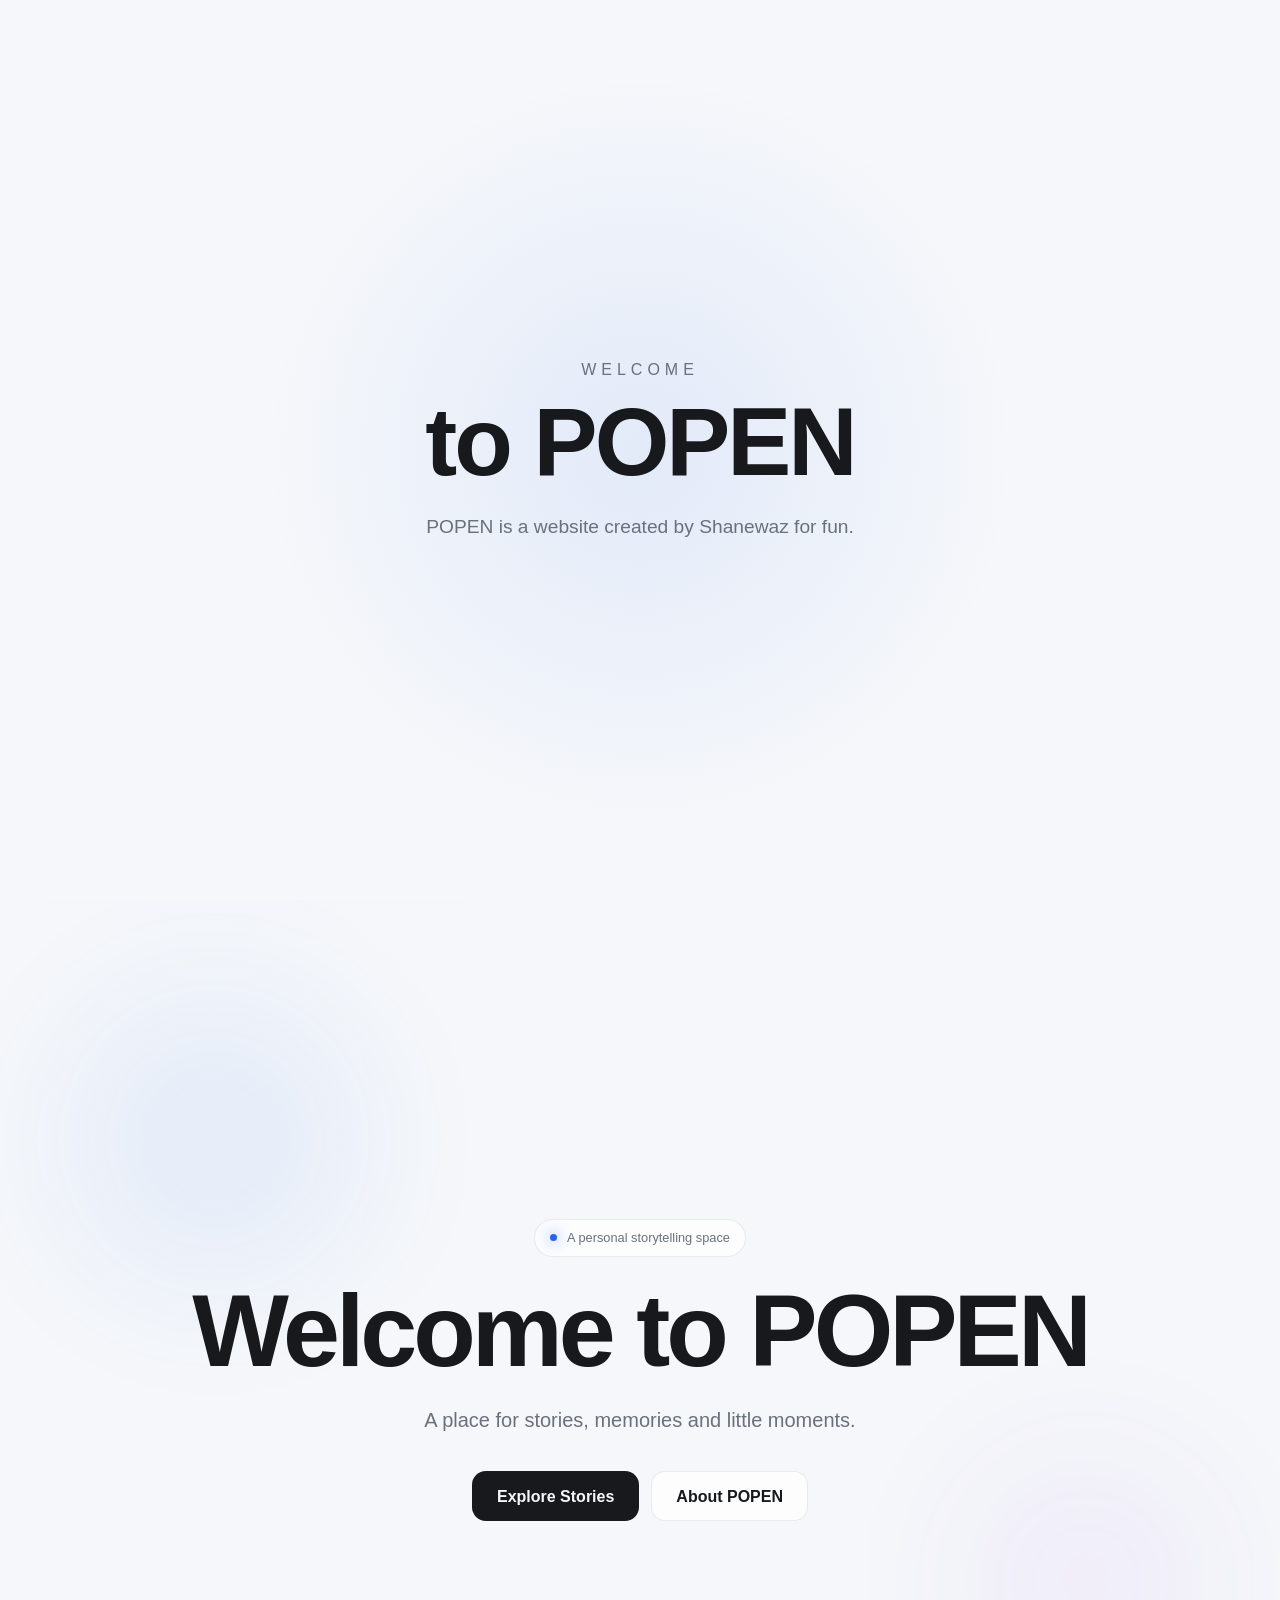
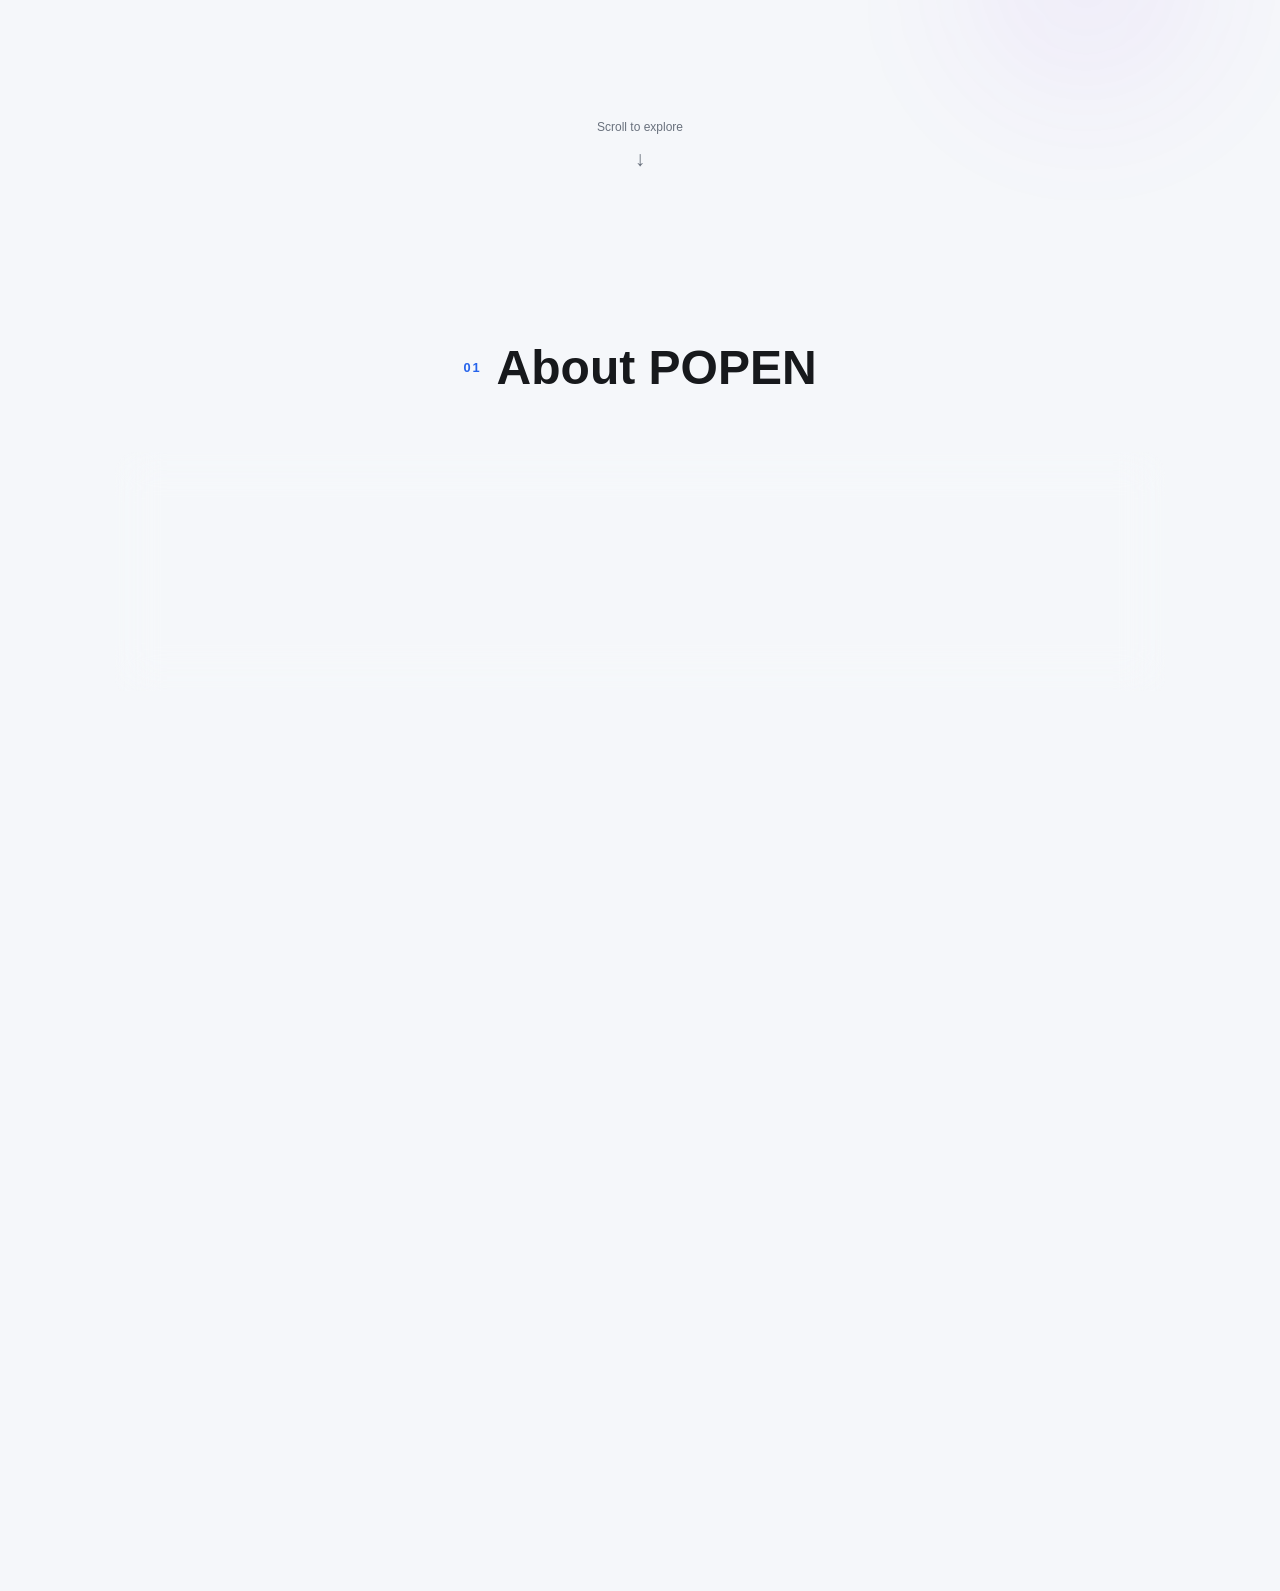
==== index.html @ 9681bd23 "Add files via upload" ====
<!DOCTYPE html>
<html lang="en" data-theme="light">

<head>
    <meta charset="UTF-8">
    <meta name="viewport" content="width=device-width, initial-scale=1.0">

    <meta name="theme-color" content="#f5f7fa">
    <meta name="description" content="POPEN — A personal storytelling space created by Shanewaz for fun.">

    <title>POPEN — A Personal Storytelling Space</title>

    <link rel="stylesheet" href="style.css">

    <script>
        (function () {
            try {
                const theme = localStorage.getItem("popen_theme");

                if (theme === "dark") {
                    document.documentElement.setAttribute("data-theme", "dark");
                } else {
                    document.documentElement.setAttribute("data-theme", "light");
                }
            } catch (e) {
                document.documentElement.setAttribute("data-theme", "light");
            }
        })();
    </script>
</head>


<body>

    <!-- =====================================================
         WELCOME SCREEN
         ===================================================== -->

    <div id="welcome-screen">

        <div class="welcome-content">

            <div class="welcome-small">
                Welcome
            </div>

            <h1 class="welcome-title">
                to POPEN
            </h1>

            <p class="welcome-subtitle">
                POPEN is a website created by Shanewaz for fun.
            </p>

        </div>

    </div>



    <!-- =====================================================
         MAIN CONTENT
         ===================================================== -->

    <div id="main-content">


        <!-- =================================================
             NAVBAR
             ================================================= -->

        <nav class="navbar glass-card">

            <div class="nav-container">


                <!-- LOGO -->

                <a href="./index.html" class="logo">
                    POPEN
                </a>



                <!-- CONTROLS -->

                <div class="nav-controls">


                    <!-- LANGUAGE BUTTON -->

                    <button
                        id="lang-toggle"
                        class="control-btn language-btn"
                        type="button"
                        aria-label="Switch to Bengali">

                        <span id="language-label">
                            বাংলা
                        </span>

                    </button>



                    <!-- THEME BUTTON -->

                    <button
                        id="theme-toggle"
                        class="control-btn"
                        type="button"
                        aria-label="Switch to dark mode"
                        aria-pressed="false">


                        <!-- SUN ICON -->

                        <svg
                            class="sun-icon"
                            xmlns="http://www.w3.org/2000/svg"
                            width="20"
                            height="20"
                            viewBox="0 0 24 24"
                            fill="none"
                            stroke="currentColor"
                            stroke-width="2"
                            stroke-linecap="round"
                            stroke-linejoin="round">

                            <circle cx="12" cy="12" r="5"></circle>

                            <line
                                x1="12"
                                y1="1"
                                x2="12"
                                y2="3">
                            </line>

                            <line
                                x1="12"
                                y1="21"
                                x2="12"
                                y2="23">
                            </line>

                            <line
                                x1="4.22"
                                y1="4.22"
                                x2="5.64"
                                y2="5.64">
                            </line>

                            <line
                                x1="18.36"
                                y1="18.36"
                                x2="19.78"
                                y2="19.78">
                            </line>

                            <line
                                x1="1"
                                y1="12"
                                x2="3"
                                y2="12">
                            </line>

                            <line
                                x1="21"
                                y1="12"
                                x2="23"
                                y2="12">
                            </line>

                        </svg>



                        <!-- MOON ICON -->

                        <svg
                            class="moon-icon"
                            xmlns="http://www.w3.org/2000/svg"
                            width="20"
                            height="20"
                            viewBox="0 0 24 24"
                            fill="none"
                            stroke="currentColor"
                            stroke-width="2"
                            stroke-linecap="round"
                            stroke-linejoin="round">

                            <path d="M21 12.79A9 9 0 1 1 11.21 3 7 7 0 0 0 21 12.79z">
                            </path>

                        </svg>

                    </button>



                    <!-- MENU BUTTON -->

                    <button
                        id="menu-toggle"
                        class="menu-toggle"
                        type="button"
                        aria-label="Open menu"
                        aria-expanded="false">

                        <span></span>
                        <span></span>
                        <span></span>

                    </button>

                </div>

            </div>

        </nav>



        <!-- =================================================
             MENU OVERLAY
             ================================================= -->

        <div
            id="menu-overlay"
            class="menu-overlay">
        </div>



        <!-- =================================================
             NAVIGATION MENU
             ================================================= -->

        <div
            id="nav-menu"
            class="nav-menu"
            aria-hidden="true">


            <!-- MENU HEADER -->

            <div class="menu-header">

                <span
                    class="menu-title"
                    data-i18n="menu-title">

                    Menu

                </span>


                <button
                    id="menu-close"
                    class="menu-close"
                    type="button"
                    aria-label="Close menu">

                    ×

                </button>

            </div>



            <!-- MENU LINKS -->

            <div class="menu-links">


                <a
                    href="./index.html"
                    class="menu-item active"
                    data-i18n="nav-home">

                    Home

                </a>


                <a
                    href="#about"
                    class="menu-item"
                    data-i18n="nav-about">

                    About

                </a>


                <a
                    href="./stories.html"
                    class="menu-item"
                    data-i18n="nav-stories">

                    Stories

                </a>


                <a
                    href="#contact"
                    class="menu-item"
                    data-i18n="nav-contact">

                    Contact

                </a>

            </div>

        </div>



        <!-- =================================================
             HERO
             ================================================= -->

        <header class="hero">


            <!-- BACKGROUND ORBS -->

            <div class="hero-background-orb orb-one"></div>

            <div class="hero-background-orb orb-two"></div>



            <!-- HERO CONTENT -->

            <div class="hero-content">


                <!-- LABEL -->

                <div class="hero-label">

                    <span></span>

                    <span data-i18n="hero-label">
                        A personal storytelling space
                    </span>

                </div>



                <!-- TITLE -->

                <h1 data-i18n="hero-title">
                    Welcome to POPEN
                </h1>



                <!-- DESCRIPTION -->

                <p data-i18n="hero-subtitle">
                    A place for stories, memories and little moments.
                </p>



                <!-- BUTTONS -->

                <div class="hero-buttons">


                    <a
                        href="./stories.html"
                        class="btn primary-btn"
                        data-i18n="hero-btn">

                        Explore Stories

                    </a>


                    <a
                        href="#about"
                        class="btn secondary-btn"
                        data-i18n="hero-about">

                        About POPEN

                    </a>

                </div>

            </div>



            <!-- SCROLL INDICATOR -->

            <div class="scroll-indicator">

                <span data-i18n="scroll">
                    Scroll to explore
                </span>

                <div class="scroll-arrow">
                    ↓
                </div>

            </div>

        </header>



        <!-- =================================================
             ABOUT SECTION
             ================================================= -->

        <section
            id="about"
            class="section-padding">


            <div class="container">


                <!-- SECTION HEADING -->

                <div class="section-heading reveal">

                    <span class="section-number">
                        01
                    </span>

                    <h2 data-i18n="about-title">
                        About POPEN
                    </h2>

                </div>



                <!-- ABOUT CARD -->

                <div class="glass-card about-card reveal">


                    <div class="about-card-glow"></div>


                    <!-- ENGLISH -->

                    <p class="lang-en">

                        POPEN is a personal storytelling space created by Shanewaz for fun.
                        It is a simple place where stories, memories, thoughts and little
                        adventures can live without the noise of the modern web.

                    </p>



                    <!-- BANGLA -->

                    <p class="lang-bn">

                        POPEN হলো শানেওয়াজের তৈরি একটি ব্যক্তিগত গল্প বলার জায়গা।
                        শখের বসে তৈরি এই ওয়েবসাইটে গল্প, স্মৃতি, চিন্তা এবং ছোট ছোট
                        অভিজ্ঞতাগুলো সহজভাবে তুলে ধরা হবে।

                    </p>

                </div>

            </div>

        </section>



        <!-- =================================================
             CONTACT SECTION
             ================================================= -->

        <section
            id="contact"
            class="section-padding">


            <div class="container">


                <!-- SECTION HEADING -->

                <div class="section-heading reveal">

                    <span class="section-number">
                        02
                    </span>

                    <h2 data-i18n="contact-title">
                        Connect
                    </h2>

                </div>



                <!-- CONTACT GRID -->

                <div class="contact-grid">


                    <!-- FACEBOOK -->

                    <a
                        href="https://www.facebook.com/profile.php?id=61583880445674"
                        target="_blank"
                        rel="noopener noreferrer"
                        class="contact-card glass-card reveal">


                        <div class="contact-icon">
                            f
                        </div>


                        <div>

                            <h3 data-i18n="contact-fb-normal">
                                Facebook
                            </h3>

                          

                        </div>


                        <span class="contact-arrow">
                            ↗
                        </span>

                    </a>



                    <!-- VOSS FACEBOOK -->

                    <a
                        href="https://www.facebook.com/newazsham"
                        target="_blank"
                        rel="noopener noreferrer"
                        class="contact-card glass-card reveal">


                        <div class="contact-icon">
                            f
                        </div>


                        <div>

                            <h3 data-i18n="contact-fb-voss">
                                VOSS
                            </h3>

                          

                        </div>


                        <span class="contact-arrow">
                            ↗
                        </span>

                    </a>



                    <!-- EMAIL -->

                    <a
                        href="mailto:mdshanewaz33313@gmail.com"
                        class="contact-card glass-card reveal">


                        <div class="contact-icon">
                            @
                        </div>


                        <div>

                            <h3 data-i18n="contact-email">
                                Email
                            </h3>

                            <p>
                                mdshanewaz33313@gmail.com
                            </p>

                        </div>


                        <span class="contact-arrow">
                            ↗
                        </span>

                    </a>



                    <!-- OFFICIAL EMAIL -->

                    <div
                        class="contact-card glass-card disabled reveal">


                        <div class="contact-icon">
                            ✦
                        </div>


                        <div>

                            <h3 data-i18n="contact-official">
                                Official POPEN Email
                            </h3>

                            <p data-i18n="contact-soon">
                                Coming soon
                            </p>

                        </div>

                    </div>

                </div>

            </div>

        </section>



        <!-- =================================================
             FOOTER
             ================================================= -->

        <footer>


            <div class="container footer-content">


                <div class="footer-logo">
                    POPEN
                </div>


                <p>

                    © 2026 POPEN.


                    <!-- ENGLISH -->

                    <span class="lang-en">
                        Created by Shanewaz for fun.
                    </span>


                    <!-- BANGLA -->

                    <span class="lang-bn">
                        শানেওয়াজের তৈরি, শখের বসে।
                    </span>

                </p>

            </div>

        </footer>


    </div>



    <!-- =====================================================
         JAVASCRIPT
         ===================================================== -->

    <script src="./script.js"></script>

</body>

</html>
---- style.css ----
/* =========================================================
   POPEN
   MAIN STYLES
   ========================================================= */


/* =========================================================
   ROOT VARIABLES
   ========================================================= */

:root {

    --bg: #f5f7fa;
    --bg-secondary: #eef2f7;

    --text: #17191c;
    --text-muted: #69717d;

    --glass: rgba(255, 255, 255, 0.78);
    --glass-strong: rgba(255, 255, 255, 0.97);

    --border: rgba(0, 0, 0, 0.08);

    --accent: #2563eb;

    --shadow:
        0 20px 60px rgba(20, 30, 50, 0.08);

    --shadow-hover:
        0 25px 80px rgba(20, 30, 50, 0.15);

    --radius: 22px;

    --nav-height: 76px;

    --content-width: 1050px;
    --navbar-width: 1180px;

    --ease:
        cubic-bezier(0.22, 1, 0.36, 1);

    --transition:
        0.3s var(--ease);
}


/* =========================================================
   DARK MODE
   ========================================================= */

html[data-theme="dark"] {

    --bg: #0c0f14;
    --bg-secondary: #12161d;

    --text: #f1f5f9;
    --text-muted: #9ca3af;

    --glass: rgba(22, 27, 35, 0.82);
    --glass-strong: rgba(22, 27, 35, 0.98);

    --border: rgba(255, 255, 255, 0.09);

    --accent: #60a5fa;

    --shadow:
        0 20px 60px rgba(0, 0, 0, 0.35);

    --shadow-hover:
        0 25px 80px rgba(0, 0, 0, 0.5);
}


/* =========================================================
   RESET
   ========================================================= */

*,
*::before,
*::after {

    box-sizing: border-box;

    margin: 0;
    padding: 0;
}


html {

    width: 100%;

    min-height: 100%;

    background: var(--bg);

    color: var(--text);

    scroll-behavior: smooth;

    overflow-x: hidden;
}


body {

    width: 100%;

    min-height: 100vh;

    font-family:
        "Poppins",
        "Hind Siliguri",
        Arial,
        sans-serif;

    line-height: 1.6;

    background:
        radial-gradient(
            circle at 20% 10%,
            rgba(37, 99, 235, 0.06),
            transparent 32%
        ),
        var(--bg);

    color: var(--text);

    overflow-x: hidden;

    transition:
        background 0.3s ease,
        color 0.3s ease;
}


/*
   IMPORTANT

   JS adds .menu-open to body when the menu is open.
   Prevent background page scrolling while menu is open.
*/

body.menu-open {

    overflow: hidden;
}


a {

    color: inherit;
}


button {

    font: inherit;

    border: 0;
}


img {

    max-width: 100%;

    display: block;
}


/* =========================================================
   LANGUAGE
   ========================================================= */

html[lang="en"] .lang-bn {

    display: none !important;
}


html[lang="bn"] .lang-en {

    display: none !important;
}


/* =========================================================
   GLASS CARD
   ========================================================= */

.glass-card {

    background: var(--glass);

    border: 1px solid var(--border);

    box-shadow: var(--shadow);

    -webkit-backdrop-filter: blur(22px);

    backdrop-filter: blur(22px);
}


@supports not (
    backdrop-filter: blur(22px)
) {

    .glass-card {

        background: var(--glass-strong);
    }
}


/* =========================================================
   WELCOME SCREEN
   ========================================================= */

#welcome-screen {

    position: fixed;

    inset: 0;

    z-index: 10000;

    width: 100%;

    height: 100vh;

    height: 100svh;

    display: flex;

    align-items: center;

    justify-content: center;

    padding: 25px;

    text-align: center;

    background:
        radial-gradient(
            circle at center,
            rgba(37, 99, 235, 0.09),
            transparent 48%
        ),
        var(--bg);

    color: var(--text);

    transform: translateY(0);

    transition:
        transform 1.1s var(--ease);
}


#welcome-screen.hide {

    transform: translateY(-100%);
}


.welcome-content {

    width: 100%;

    max-width: 800px;
}


.welcome-small {

    color: var(--text-muted);

    font-size: 1rem;

    font-weight: 500;

    letter-spacing: 5px;

    text-transform: uppercase;

    opacity: 0;

    animation:
        welcomeSmall
        0.8s
        var(--ease)
        0.2s
        forwards;
}


.welcome-title {

    margin-top: 12px;

    font-size:
        clamp(3.2rem, 10vw, 6rem);

    line-height: 1;

    letter-spacing: -3px;

    opacity: 0;

    animation:
        welcomeTitle
        1s
        var(--ease)
        0.7s
        forwards;
}


.welcome-subtitle {

    max-width: 600px;

    margin: 22px auto 0;

    color: var(--text-muted);

    font-size:
        clamp(0.95rem, 2vw, 1.2rem);

    opacity: 0;

    animation:
        welcomeSubtitle
        0.9s
        var(--ease)
        1.5s
        forwards;
}


@keyframes welcomeSmall {

    from {

        opacity: 0;

        transform: translateY(20px);
    }

    to {

        opacity: 1;

        transform: translateY(0);
    }
}


@keyframes welcomeTitle {

    from {

        opacity: 0;

        transform:
            translateY(30px)
            scale(0.95);
    }

    to {

        opacity: 1;

        transform:
            translateY(0)
            scale(1);
    }
}


@keyframes welcomeSubtitle {

    from {

        opacity: 0;

        transform: translateY(20px);
    }

    to {

        opacity: 1;

        transform: translateY(0);
    }
}


/* =========================================================
   MAIN CONTENT
   ========================================================= */

#main-content {
    width: 100%;
    min-height: 100vh;
    position: relative;

    top: 100vh;
    transition: top 1s var(--ease);
}

#main-content.welcome-active {
    top: 100vh;
}

#main-content:not(.welcome-active) {
    top: 0;
}


/* =========================================================
   NAVBAR
   ========================================================= */

.navbar {

    position: fixed;

    top: 16px;

    left: 50%;

    /*
       Fixed positioning is intentionally used.
       Navbar will stay attached to viewport.
    */

    width:
        min(
            var(--navbar-width),
            calc(100% - 32px)
        );

    height: var(--nav-height);

    transform: translateX(-50%);

    z-index: 5000;

    border-radius: 20px;

    isolation: isolate;
}


.nav-container {

    width: 100%;

    height: 100%;

    padding: 0 22px;

    display: flex;

    align-items: center;

    justify-content: space-between;
}


.logo {

    text-decoration: none;

    color: var(--text);

    font-size: 1.45rem;

    font-weight: 700;

    letter-spacing: 2px;

    position: relative;

    z-index: 2;
}


/* =========================================================
   NAV CONTROLS
   ========================================================= */

.nav-controls {

    display: flex;

    align-items: center;

    gap: 8px;
}


.control-btn,
.menu-toggle,
.menu-close {

    width: 44px;

    height: 44px;

    display: flex;

    align-items: center;

    justify-content: center;

    border-radius: 14px;

    background: transparent;

    color: var(--text);

    cursor: pointer;

    transition:
        background 0.25s ease,
        transform 0.25s ease;
}


.control-btn:hover,
.menu-toggle:hover,
.menu-close:hover {

    background: var(--glass-strong);

    transform: translateY(-2px);
}


.language-btn {

    width: auto;

    min-width: 58px;

    padding: 0 12px;

    font-size: 0.85rem;

    font-weight: 600;
}


/* =========================================================
   THEME ICONS
   ========================================================= */

.sun-icon,
.moon-icon {

    display: none;
}


html[data-theme="light"] .moon-icon {

    display: block;
}


html[data-theme="dark"] .sun-icon {

    display: block;
}


/* =========================================================
   HAMBURGER
   ========================================================= */

.menu-toggle {

    flex-direction: column;

    gap: 5px;
}


.menu-toggle span {

    width: 22px;

    height: 2px;

    border-radius: 10px;

    background: var(--text);

    transition:
        transform 0.3s ease,
        opacity 0.3s ease;
}


.menu-toggle.active
span:nth-child(1) {

    transform:
        translateY(7px)
        rotate(45deg);
}


.menu-toggle.active
span:nth-child(2) {

    opacity: 0;
}


.menu-toggle.active
span:nth-child(3) {

    transform:
        translateY(-7px)
        rotate(-45deg);
}


/* =========================================================
   MENU OVERLAY
   ========================================================= */

.menu-overlay {

    position: fixed;

    inset: 0;

    width: 100vw;

    height: 100vh;

    height: 100dvh;

    z-index: 9000;

    background:
        rgba(0, 0, 0, 0.38);

    opacity: 0;

    visibility: hidden;

    pointer-events: none;

    transition:
        opacity 0.3s ease,
        visibility 0.3s ease;

    /*
       Prevent accidental transformation.
    */

    transform: none;
}


.menu-overlay.active {

    opacity: 1;

    visibility: visible;

    pointer-events: auto;
}


/* =========================================================
   NAVIGATION MENU
   ========================================================= */

.nav-menu {

    position: fixed;

    /*
       IMPORTANT:
       This is attached directly to the viewport.
       It does NOT depend on the navbar position.
    */

    top: 16px;

    right: 16px;

    width:
        min(
            380px,
            calc(100vw - 32px)
        );

    min-height: 360px;

    padding: 25px;

    z-index: 10000;

    border-radius: 24px;

    background: var(--glass-strong);

    border: 1px solid var(--border);

    box-shadow: var(--shadow-hover);

    -webkit-backdrop-filter: blur(30px);

    backdrop-filter: blur(30px);

    opacity: 0;

    visibility: hidden;

    pointer-events: none;

    /*
       Only the menu itself is animated.
       It will not affect page layout.
    */

    transform:
        translateY(-20px)
        scale(0.96);

    transform-origin: top right;

    transition:
        opacity 0.3s ease,
        visibility 0.3s ease,
        transform 0.35s var(--ease);
}


.nav-menu.active {

    opacity: 1;

    visibility: visible;

    pointer-events: auto;

    transform:
        translateY(0)
        scale(1);
}


/* =========================================================
   MENU HEADER
   ========================================================= */

.menu-header {

    display: flex;

    align-items: center;

    justify-content: space-between;

    padding-bottom: 20px;

    border-bottom:
        1px solid var(--border);
}


.menu-title {

    font-size: 1.1rem;

    font-weight: 600;
}


.menu-close {

    font-size: 1.8rem;

    line-height: 1;
}


/* =========================================================
   MENU LINKS
   ========================================================= */

.menu-links {

    display: flex;

    flex-direction: column;

    padding-top: 15px;
}


.menu-item {

    display: block;

    padding: 15px 5px;

    color: var(--text-muted);

    text-decoration: none;

    font-size: 1.1rem;

    transition:
        color 0.25s ease,
        padding-left 0.25s ease;
}


.menu-item:hover,
.menu-item.active {

    color: var(--text);

    padding-left: 12px;
}


/* =========================================================
   SCROLL OFFSET
   ========================================================= */

#about,
#contact {

    scroll-margin-top: 120px;
}


/* =========================================================
   HERO
   ========================================================= */

.hero {

    position: relative;

    width: 100%;

    min-height: 100vh;

    min-height: 100svh;

    padding:
        120px 20px 80px;

    display: flex;

    align-items: center;

    justify-content: center;

    text-align: center;

    overflow: hidden;
}


.hero-content {

    position: relative;

    z-index: 2;

    width: 100%;

    max-width: 900px;
}


.hero-label {

    display: inline-flex;

    align-items: center;

    gap: 10px;

    padding: 8px 15px;

    margin-bottom: 25px;

    border-radius: 50px;

    background: var(--glass);

    border: 1px solid var(--border);

    color: var(--text-muted);

    font-size: 0.8rem;
}


.hero-label span:first-child {

    width: 7px;

    height: 7px;

    flex-shrink: 0;

    border-radius: 50%;

    background: var(--accent);

    box-shadow:
        0 0 15px var(--accent);
}


.hero h1 {

    margin-bottom: 25px;

    color: var(--text);

    font-size:
        clamp(
            3rem,
            8vw,
            6.5rem
        );

    line-height: 0.95;

    letter-spacing: -4px;
}


.hero p {

    max-width: 650px;

    margin:
        0 auto 35px;

    color: var(--text-muted);

    font-size:
        clamp(
            1rem,
            2vw,
            1.25rem
        );
}


/* =========================================================
   HERO BUTTONS
   ========================================================= */

.hero-buttons {

    display: flex;

    align-items: center;

    justify-content: center;

    gap: 12px;

    flex-wrap: wrap;
}


.btn {

    min-height: 50px;

    display: inline-flex;

    align-items: center;

    justify-content: center;

    padding: 0 24px;

    border-radius: 14px;

    border: 1px solid var(--border);

    text-decoration: none;

    cursor: pointer;

    font-weight: 600;

    transition:
        transform 0.3s ease,
        box-shadow 0.3s ease;
}


.btn:hover {

    transform: translateY(-5px);

    box-shadow:
        0 15px 35px rgba(0, 0, 0, 0.12);
}


.primary-btn {

    background: var(--text);

    color: var(--bg);

    border-color: transparent;
}


.secondary-btn {

    background: var(--glass);

    color: var(--text);
}


/* =========================================================
   HERO ORBS
   ========================================================= */

.hero-background-orb {

    position: absolute;

    border-radius: 50%;

    pointer-events: none;

    filter: blur(70px);

    opacity: 0.5;

    animation:
        orbFloat
        8s
        ease-in-out
        infinite;
}


.orb-one {

    width: 300px;

    height: 300px;

    top: 10%;

    left: 5%;

    background:
        rgba(37, 99, 235, 0.15);
}


.orb-two {

    width: 260px;

    height: 260px;

    right: 5%;

    bottom: 10%;

    background:
        rgba(147, 51, 234, 0.10);

    animation-delay: -4s;
}


@keyframes orbFloat {

    0%,
    100% {

        transform:
            translate(0, 0);
    }

    50% {

        transform:
            translate(30px, -25px);
    }
}


/* =========================================================
   SCROLL INDICATOR
   ========================================================= */

.scroll-indicator {

    position: absolute;

    left: 50%;

    bottom: 25px;

    transform:
        translateX(-50%);

    display: flex;

    flex-direction: column;

    align-items: center;

    gap: 5px;

    color: var(--text-muted);

    font-size: 0.75rem;

    white-space: nowrap;
}


.scroll-arrow {

    font-size: 1.3rem;

    animation:
        scrollBounce
        1.5s
        infinite;
}


@keyframes scrollBounce {

    0%,
    100% {

        transform:
            translateY(0);
    }

    50% {

        transform:
            translateY(8px);
    }
}


/* =========================================================
   SECTIONS
   ========================================================= */

.section-padding {

    padding:
        130px 20px;
}


.container {

    width:
        min(
            var(--content-width),
            100%
        );

    margin: 0 auto;
}


.section-heading {

    display: flex;

    align-items: center;

    justify-content: center;

    gap: 15px;

    margin-bottom: 45px;

    text-align: center;
}


.section-heading h2 {

    color: var(--text);

    font-size:
        clamp(
            2rem,
            4vw,
            3rem
        );
}


.section-number {

    color: var(--accent);

    font-size: 0.8rem;

    font-weight: 600;

    letter-spacing: 2px;
}


/* =========================================================
   ABOUT
   ========================================================= */

.about-card {

    position: relative;

    overflow: hidden;

    padding:
        clamp(
            30px,
            6vw,
            65px
        );

    border-radius: var(--radius);

    text-align: center;

    font-size:
        clamp(
            1rem,
            2vw,
            1.2rem
        );
}


.about-card p {

    position: relative;

    z-index: 2;

    max-width: 800px;

    margin: 0 auto;

    line-height: 2;
}


.about-card-glow {

    position: absolute;

    width: 300px;

    height: 300px;

    top: -180px;

    right: -100px;

    border-radius: 50%;

    background:
        rgba(37, 99, 235, 0.10);

    filter: blur(50px);

    pointer-events: none;
}


/* =========================================================
   CONTACT
   ========================================================= */

.contact-grid {

    display: grid;

    grid-template-columns:
        repeat(2, minmax(0, 1fr));

    gap: 18px;
}


.contact-card {

    position: relative;

    min-height: 120px;

    display: flex;

    align-items: center;

    gap: 18px;

    padding: 25px;

    border-radius: var(--radius);

    text-decoration: none;

    overflow: hidden;

    transition:
        transform 0.3s ease,
        box-shadow 0.3s ease;
}


.contact-card:not(.disabled):hover {

    transform:
        translateY(-7px);

    box-shadow:
        var(--shadow-hover);
}


.contact-icon {

    width: 48px;

    height: 48px;

    flex-shrink: 0;

    display: flex;

    align-items: center;

    justify-content: center;

    border-radius: 15px;

    background: var(--bg-secondary);

    color: var(--text);

    font-size: 1.2rem;

    font-weight: 700;
}


.contact-card h3 {

    margin-bottom: 4px;

    color: var(--text);

    font-size: 1rem;
}


.contact-card p {

    color: var(--text-muted);

    font-size: 0.85rem;

    word-break: break-word;
}


.contact-arrow {

    margin-left: auto;

    color: var(--text);

    font-size: 1.2rem;

    opacity: 0.5;
}


.contact-card.disabled {

    opacity: 0.55;
}


/* =========================================================
   FOOTER
   ========================================================= */

footer {

    padding:
        45px 20px;

    border-top:
        1px solid var(--border);

    color: var(--text-muted);
}


.footer-content {

    display: flex;

    align-items: center;

    justify-content: space-between;

    gap: 20px;

    flex-wrap: wrap;
}


.footer-logo {

    color: var(--text);

    font-size: 1.2rem;

    font-weight: 700;

    letter-spacing: 2px;
}


/* =========================================================
   REVEAL ANIMATION
   ========================================================= */

.reveal {

    opacity: 0;

    transform:
        translateY(45px);

    transition:
        opacity 0.8s var(--ease),
        transform 0.8s var(--ease);
}


.reveal.active {

    opacity: 1;

    transform:
        translateY(0);
}


/* =========================================================
   FOCUS
   ========================================================= */

:focus-visible {

    outline:
        2px solid var(--accent);

    outline-offset: 4px;
}


/* =========================================================
   STORIES PAGE
   ========================================================= */

.stories-page {

    min-height: 100vh;

    padding-top: 150px;
}


.page-heading {

    text-align: center;

    margin-bottom: 55px;
}


.eyebrow {

    margin-bottom: 12px;

    color: var(--accent);

    font-size: 0.75rem;

    font-weight: 700;

    letter-spacing: 3px;

    text-transform: uppercase;
}


.section-title {

    color: var(--text);

    font-size:
        clamp(
            2.4rem,
            6vw,
            4.5rem
        );

    line-height: 1;

    letter-spacing: -2px;
}


/* =========================================================
   STORIES GRID
   ========================================================= */

.stories-grid {

    display: grid;

    grid-template-columns:
        repeat(2, minmax(0, 1fr));

    gap: 24px;
}


/* =========================================================
   STORY CARD
   ========================================================= */

.story-card {

    position: relative;

    display: block;

    overflow: hidden;

    border-radius: var(--radius);

    color: var(--text);

    text-decoration: none;

    transition:
        transform var(--transition),
        box-shadow var(--transition),
        border-color var(--transition);
}


.story-card:hover {

    transform:
        translateY(-8px);

    box-shadow:
        var(--shadow-hover);
}


/* =========================================================
   STORY COVER
   ========================================================= */

.story-card-img {

    width: 100%;

    aspect-ratio: 16 / 9;

    background-color:
        var(--bg-secondary);

    background-position: center;

    background-size: cover;

    background-repeat: no-repeat;

    transition:
        transform 0.7s var(--ease);
}


.story-card:hover
.story-card-img {

    transform:
        scale(1.04);
}


/* =========================================================
   STORY CONTENT
   ========================================================= */

.story-card-content {

    position: relative;

    padding: 25px;
}


.story-date {

    margin-bottom: 8px;

    color: var(--accent);

    font-size: 0.75rem;

    font-weight: 600;

    letter-spacing: 1px;
}


.story-card h3 {

    margin-bottom: 10px;

    color: var(--text);

    font-size:
        clamp(
            1.35rem,
            3vw,
            1.8rem
        );

    line-height: 1.25;
}


.story-description {

    margin-bottom: 20px;

    color: var(--text-muted);

    font-size: 0.95rem;

    line-height: 1.7;
}


.read-more {

    display: inline-block;

    color: var(--text);

    font-size: 0.9rem;

    font-weight: 600;

    transition:
        color var(--transition),
        transform var(--transition);
}


.story-card:hover
.read-more {

    color: var(--accent);

    transform:
        translateX(5px);
}


/* =========================================================
   EMPTY STATE
   ========================================================= */

.empty-state {

    padding:
        60px 20px;

    text-align: center;

    color: var(--text-muted);
}


/* =========================================================
   MOBILE
   ========================================================= */

@media (max-width: 700px) {

    :root {

        --nav-height: 68px;

        --radius: 18px;
    }


    /* ---------------------------------------------
       NAVBAR
       --------------------------------------------- */

    .navbar {

        top: 10px;

        left: 50%;

        width:
            calc(100% - 20px);

        height: 68px;

        border-radius: 18px;

        transform:
            translateX(-50%);

        z-index: 5000;
    }


    .nav-container {

        padding:
            0 15px;
    }


    .logo {

        font-size: 1.25rem;
    }


    .nav-controls {

        gap: 4px;
    }


    .control-btn,
    .menu-toggle {

        width: 42px;

        height: 42px;
    }


    /* ---------------------------------------------
       MENU
       --------------------------------------------- */

    .nav-menu {

        top: 10px;

        right: 10px;

        width:
            calc(100vw - 20px);

        min-height: 420px;

        max-height:
            calc(100dvh - 20px);

        overflow-y: auto;

        border-radius: 20px;

        z-index: 10000;
    }


    .menu-overlay {

        z-index: 9000;
    }


    /* ---------------------------------------------
       HERO
       --------------------------------------------- */

    .hero {

        padding:
            110px 20px 80px;
    }


    .hero h1 {

        font-size:
            clamp(
                2.8rem,
                15vw,
                5rem
            );

        letter-spacing: -2px;
    }


    .hero p {

        font-size: 1rem;
    }


    .hero-label {

        font-size: 0.72rem;

        letter-spacing: 0.3px;
    }


    /* ---------------------------------------------
       SECTIONS
       --------------------------------------------- */

    .section-padding {

        padding:
            100px 18px;
    }


    .section-heading {

        flex-direction: column;

        gap: 5px;
    }


    /* ---------------------------------------------
       CONTACT
       --------------------------------------------- */

    .contact-grid {

        grid-template-columns: 1fr;
    }


    .contact-card {

        min-height: 105px;

        padding: 20px;
    }


    /* ---------------------------------------------
       FOOTER
       --------------------------------------------- */

    .footer-content {

        justify-content: center;

        text-align: center;
    }


    /* ---------------------------------------------
       WELCOME
       --------------------------------------------- */

    .welcome-small {

        font-size: 0.8rem;

        letter-spacing: 3px;
    }


    .welcome-title {

        letter-spacing: -2px;
    }


    /* ---------------------------------------------
       SCROLL
       --------------------------------------------- */

    .scroll-indicator {

        bottom: 18px;
    }


    /* ---------------------------------------------
       STORIES
       --------------------------------------------- */

    .stories-page {

        padding-top: 120px;
    }


    .page-heading {

        margin-bottom: 35px;
    }


    .section-title {

        font-size:
            clamp(
                2.3rem,
                12vw,
                3.5rem
            );

        letter-spacing: -1.5px;
    }


    .stories-grid {

        grid-template-columns: 1fr;

        gap: 18px;
    }


    .story-card-content {

        padding: 20px;
    }


    .story-card h3 {

        font-size: 1.4rem;
    }


    .story-description {

        font-size: 0.9rem;
    }
}


/* =========================================================
   SMALL PHONES
   ========================================================= */

@media (max-width: 380px) {

    .navbar {

        top: 7px;

        width:
            calc(100% - 14px);
    }


    .nav-container {

        padding:
            0 10px;
    }


    .language-btn {

        min-width: 50px;

        padding:
            0 8px;
    }


    .hero {

        padding:
            105px 16px 75px;
    }


    .hero-buttons {

        width: 100%;

        flex-direction: column;
    }


    .btn {

        width: 100%;
    }


    .nav-menu {

        top: 7px;

        right: 7px;

        width:
            calc(100vw - 14px);

        max-height:
            calc(100dvh - 14px);
    }
}


/* =========================================================
   REDUCED MOTION
   ========================================================= */

@media (prefers-reduced-motion: reduce) {

    html {

        scroll-behavior: auto;
    }


    *,
    *::before,
    *::after {

        animation-duration:
            0.01ms !important;

        animation-iteration-count:
            1 !important;

        transition-duration:
            0.01ms !important;
    }


    #welcome-screen {

        transition: none;
    }


    #main-content {
    top: 0;
}


    .reveal {

        opacity: 1;

        transform: none;
    }
}

/* =========================================================
   STORY PAGE NAV LINKS
   ========================================================= */

.nav-links {
    display: flex;
    align-items: center;
    gap: 28px;
}

.nav-item {
    position: relative;
    color: var(--text-muted);
    text-decoration: none;
    font-size: 0.95rem;
    font-weight: 600;
    transition: color 0.25s ease;
}

.nav-item:hover,
.nav-item.active {
    color: var(--text);
}

.nav-item.active::after {
    content: "";
    position: absolute;
    left: 0;
    right: 0;
    bottom: -6px;
    height: 2px;
    border-radius: 2px;
    background: var(--accent);
}


@media (max-width: 700px) {

    .nav-links {
        gap: 16px;
    }

    .nav-item {
        font-size: 0.85rem;
    }

}

/* =========================================================
   INDIVIDUAL STORY PAGE
   ========================================================= */

.story-page {
    min-height: 100vh;
    padding: 170px 20px 100px;
}

.story-header {
    max-width: 800px;
    margin: 0 auto 40px;
    text-align: center;
}

.back-link {
    display: inline-block;
    margin-bottom: 25px;
    color: var(--text-muted);
    text-decoration: none;
    font-size: 0.9rem;
    font-weight: 600;
    transition: color 0.25s ease;
}

.back-link:hover {
    color: var(--text);
}

.story-header h1 {
    color: var(--text);
    font-size: clamp(2.2rem, 6vw, 3.5rem);
    line-height: 1.15;
    letter-spacing: -1px;
    margin-bottom: 15px;
}

.story-header .story-date {
    color: var(--text-muted);
    font-size: 0.9rem;
    font-weight: 600;
}

.story-hero-img {
    width: 100%;
    max-width: 900px;
    aspect-ratio: 16 / 9;
    margin: 0 auto 40px;
    border-radius: var(--radius);
    object-fit: cover;
    background: var(--bg-secondary);
    display: block;
}

.story-content {
    max-width: 800px;
    margin: 0 auto;
    padding: clamp(25px, 5vw, 50px);
    border-radius: var(--radius);
}

.story-content p {
    margin-bottom: 22px;
    color: var(--text);
    font-size: 1.05rem;
    line-height: 1.9;
}

.story-content p:last-child {
    margin-bottom: 0;
}


@media (max-width: 700px) {

    .story-page {
        padding: 130px 16px 70px;
    }

    .story-header {
        margin-bottom: 30px;
    }

    .story-hero-img {
        margin-bottom: 30px;
    }

}


/* =========================================================
   HAMBURGER (unused — nav links already shown inline)
   ========================================================= */

.hamburger,
.mobile-overlay {
    display: none;
}
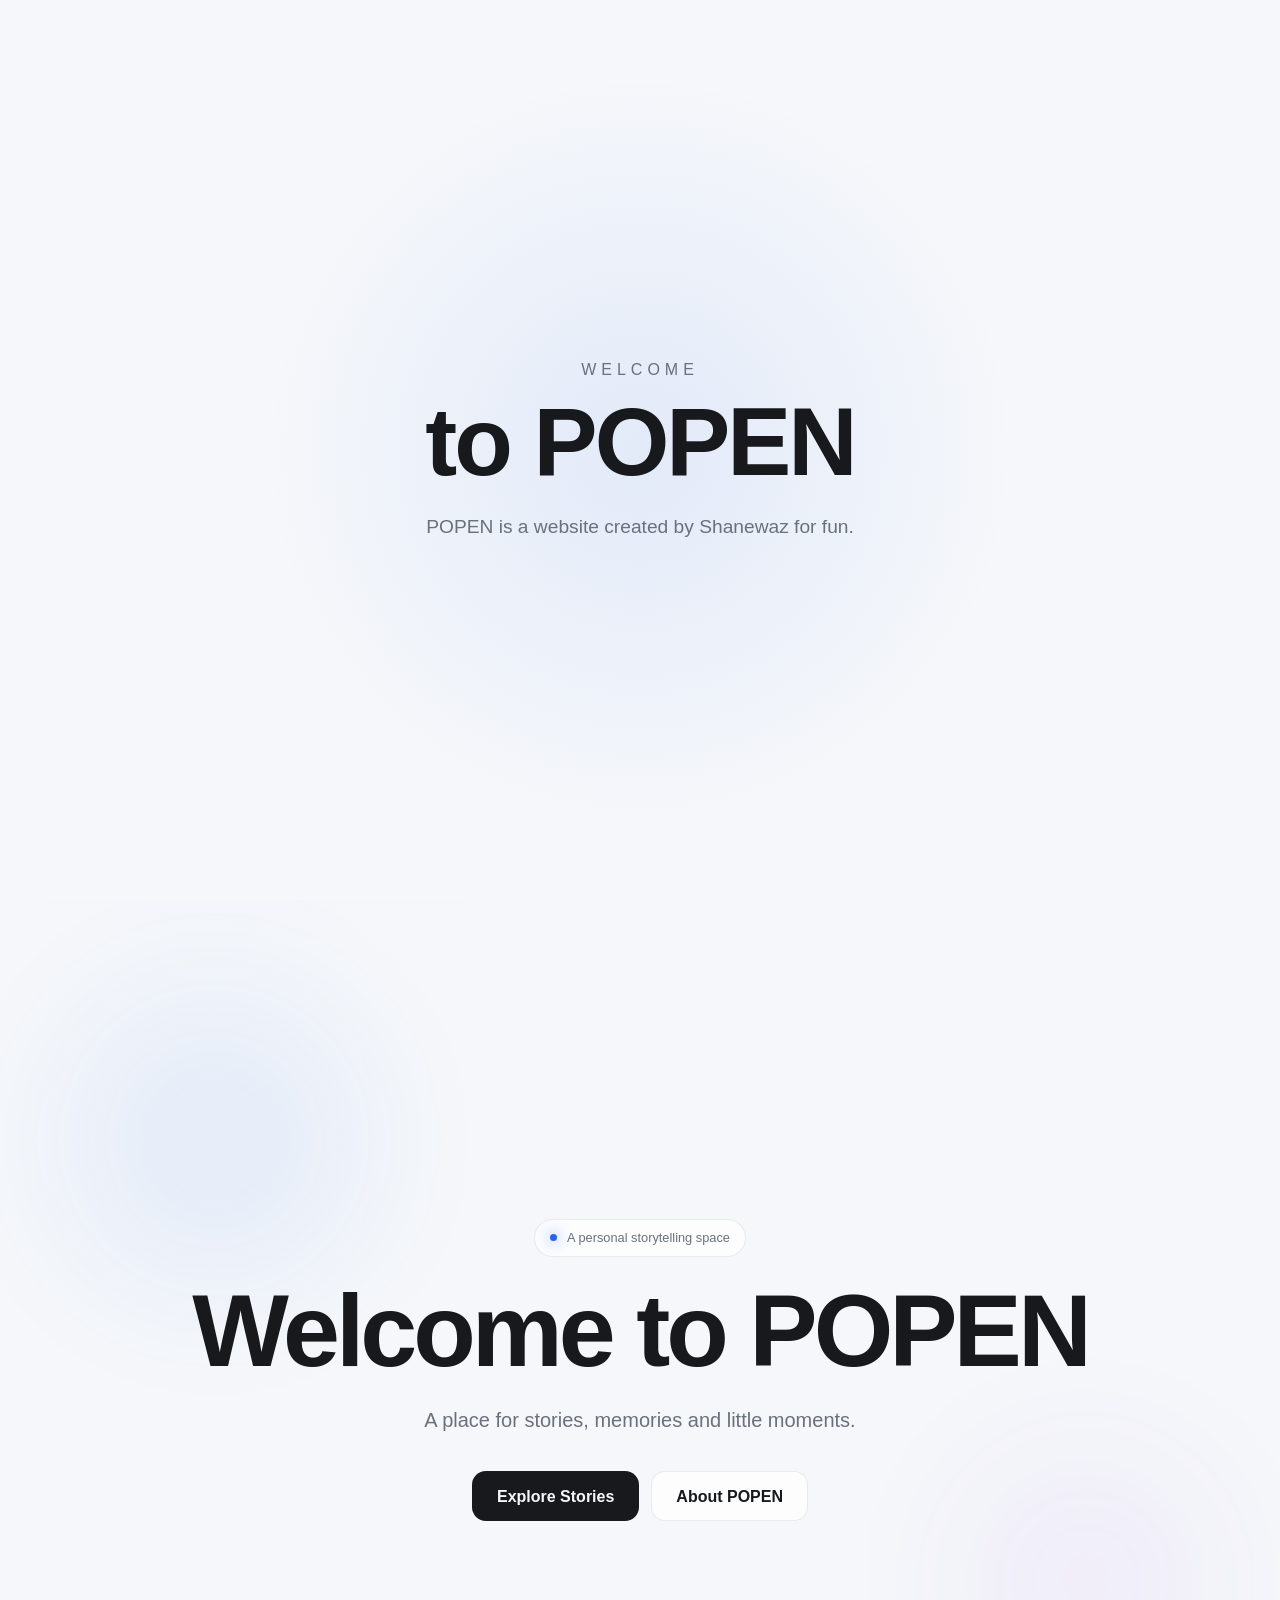
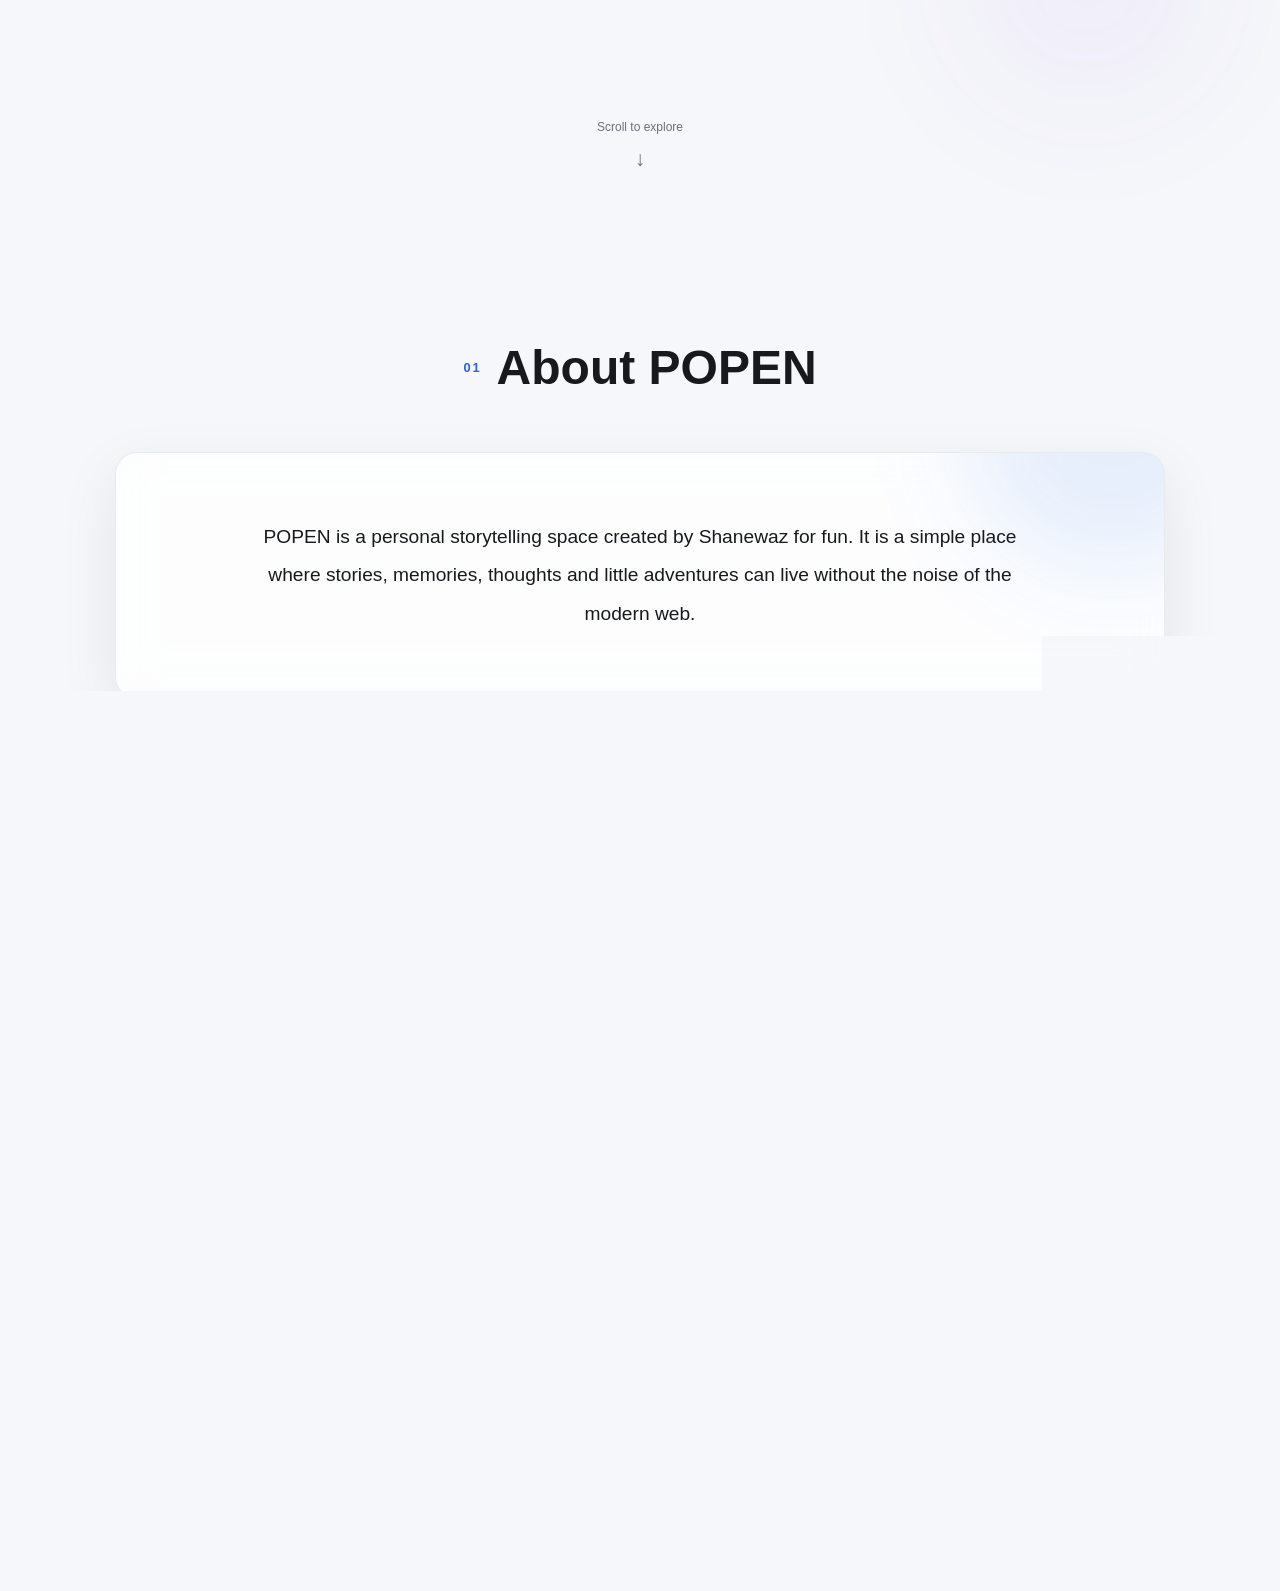
==== commit b7adea9f: "Update index.html" ====
--- a/index.html
+++ b/index.html
@@ -552,7 +552,7 @@
                     <!-- VOSS FACEBOOK -->
 
                     <a
-                        href="https://www.facebook.com/newazsham"
+                        href="https://www.facebook.com/profile.php?id=61594373012323"
                         target="_blank"
                         rel="noopener noreferrer"
                         class="contact-card glass-card reveal">
@@ -700,4 +700,4 @@
 
 </body>
 
-</html>+</html>
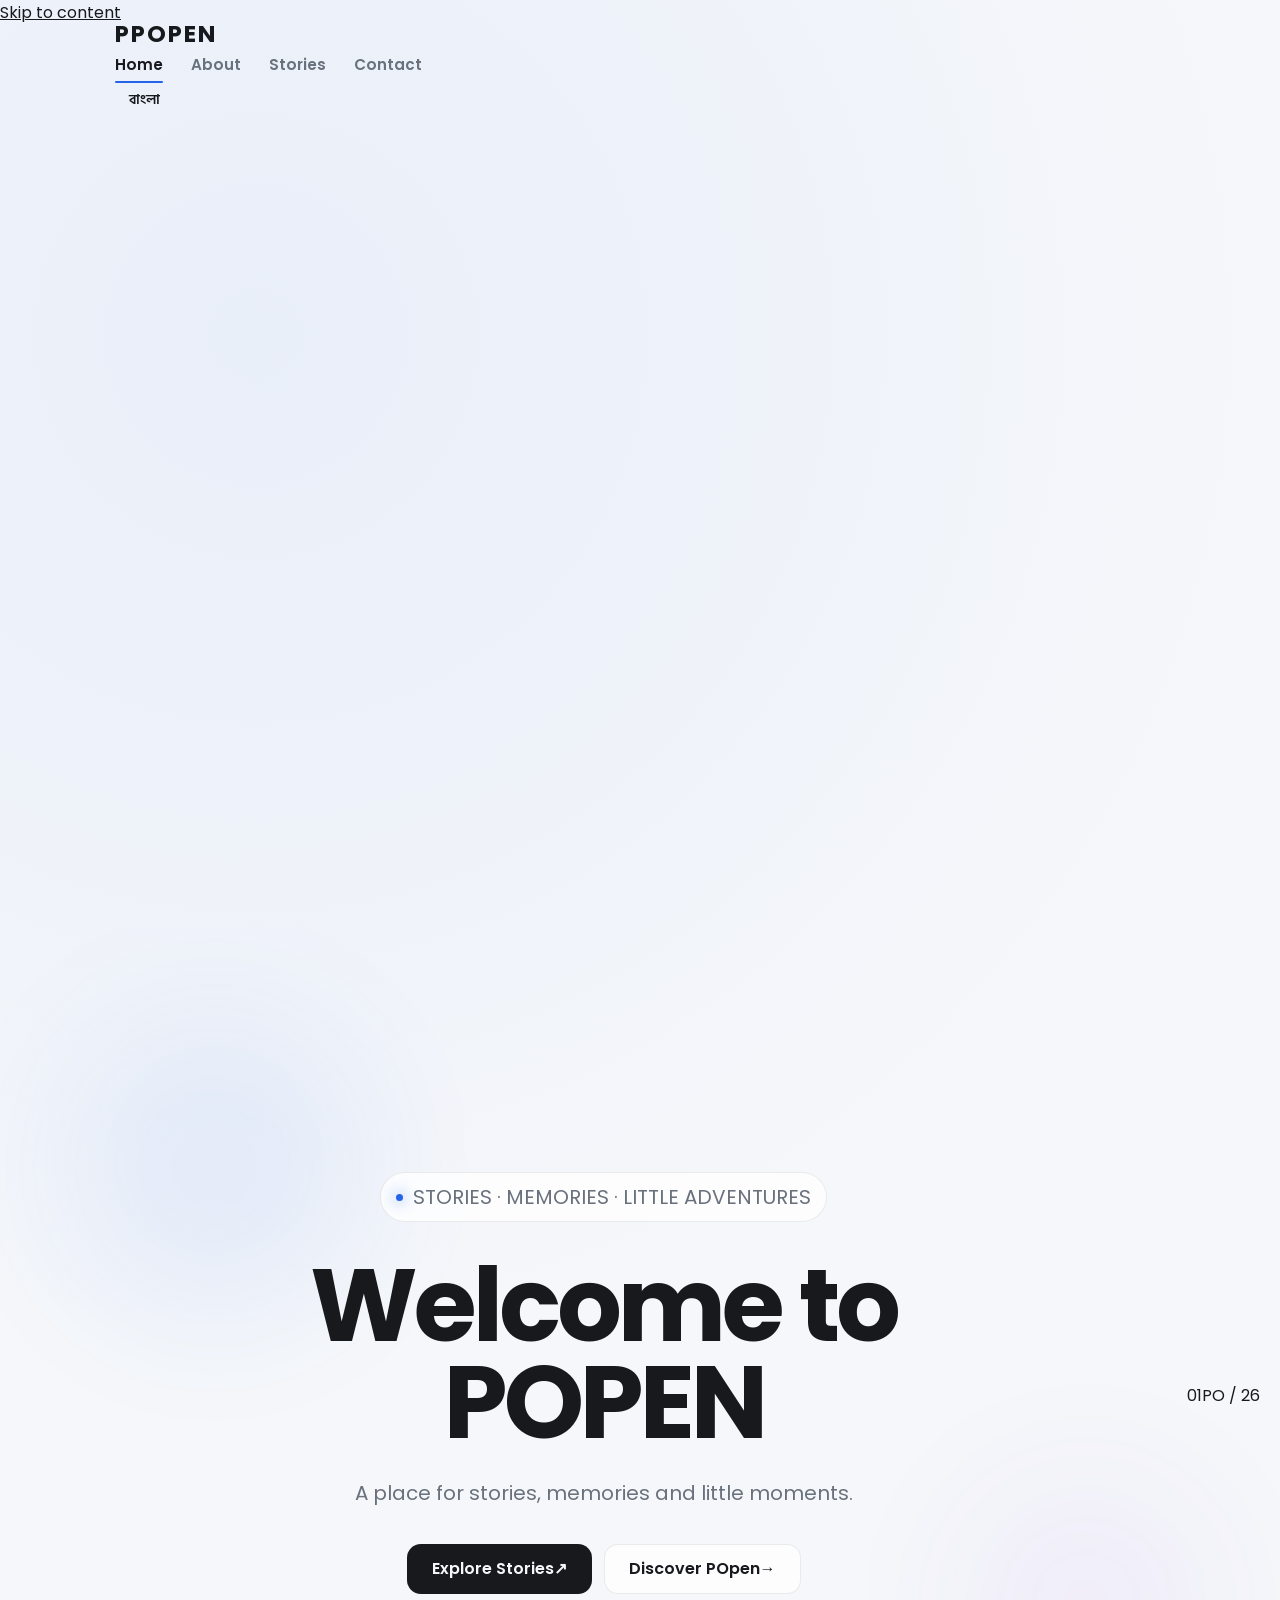
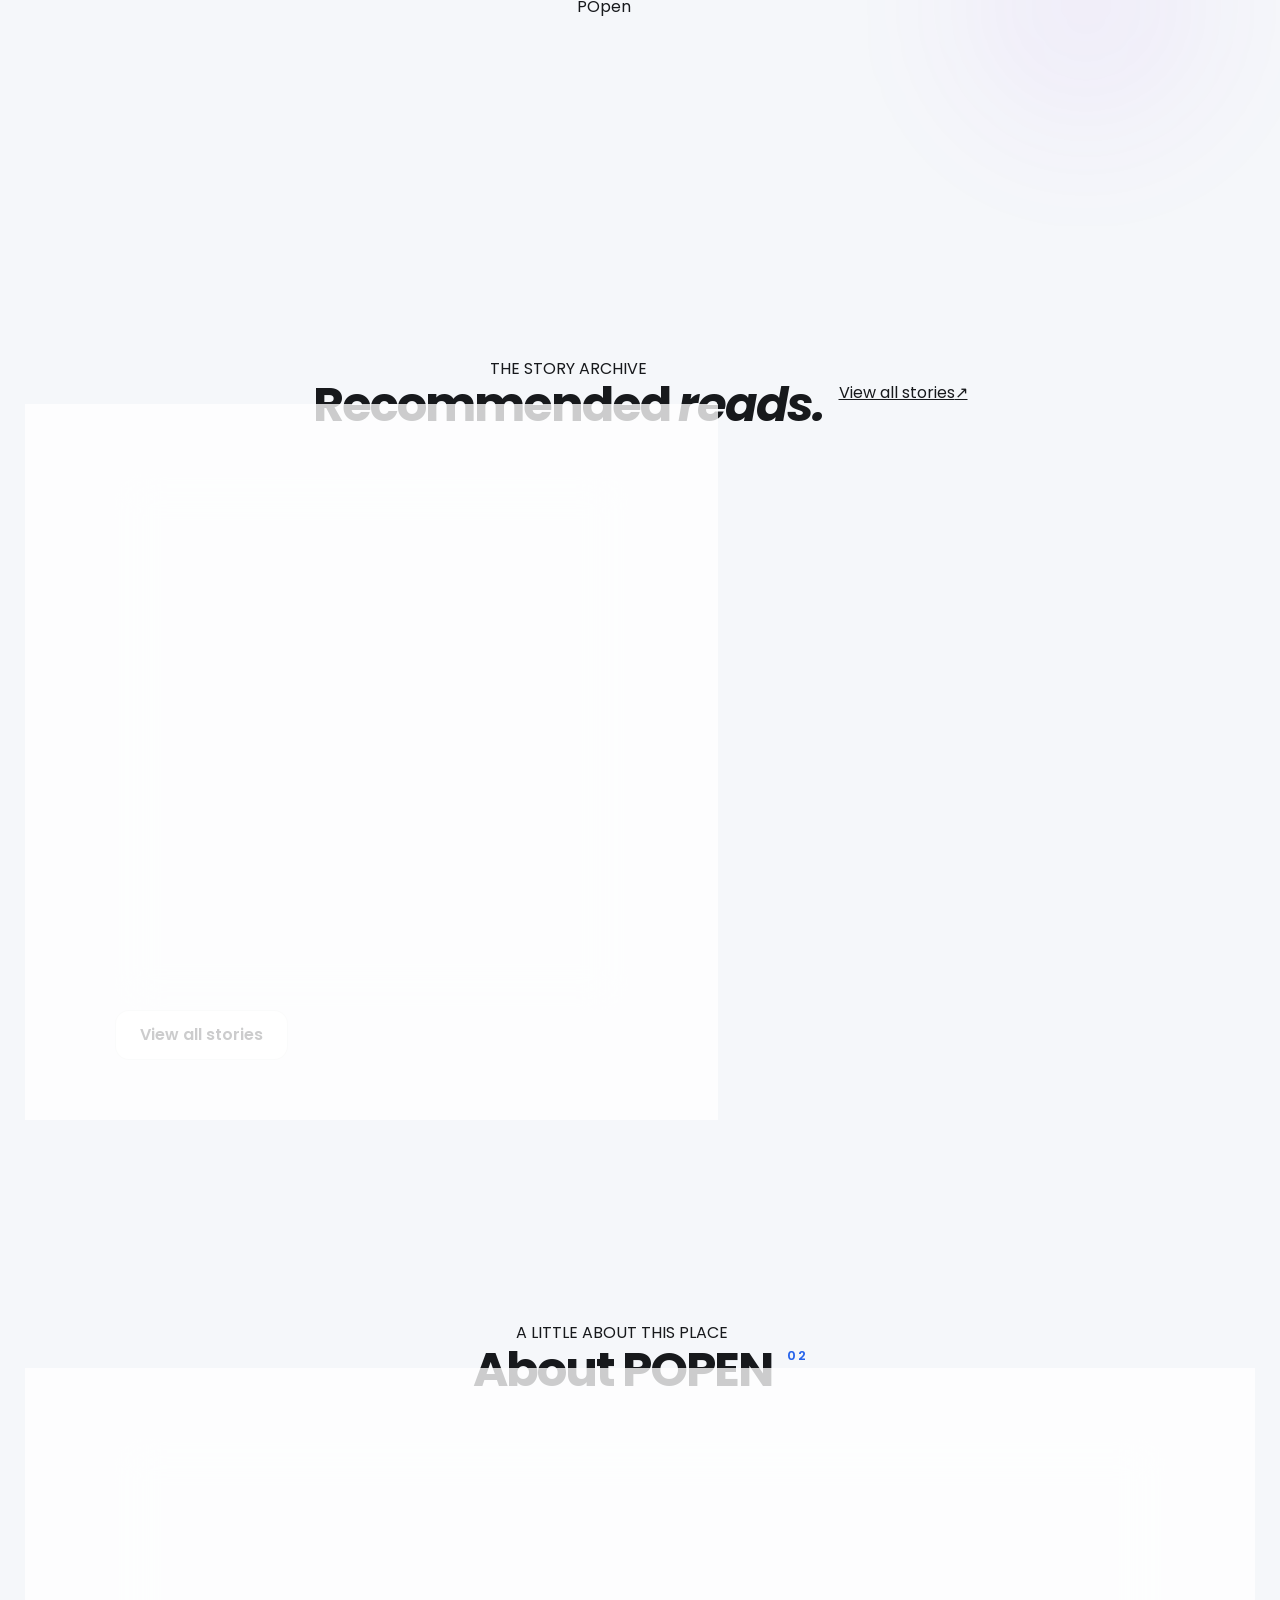
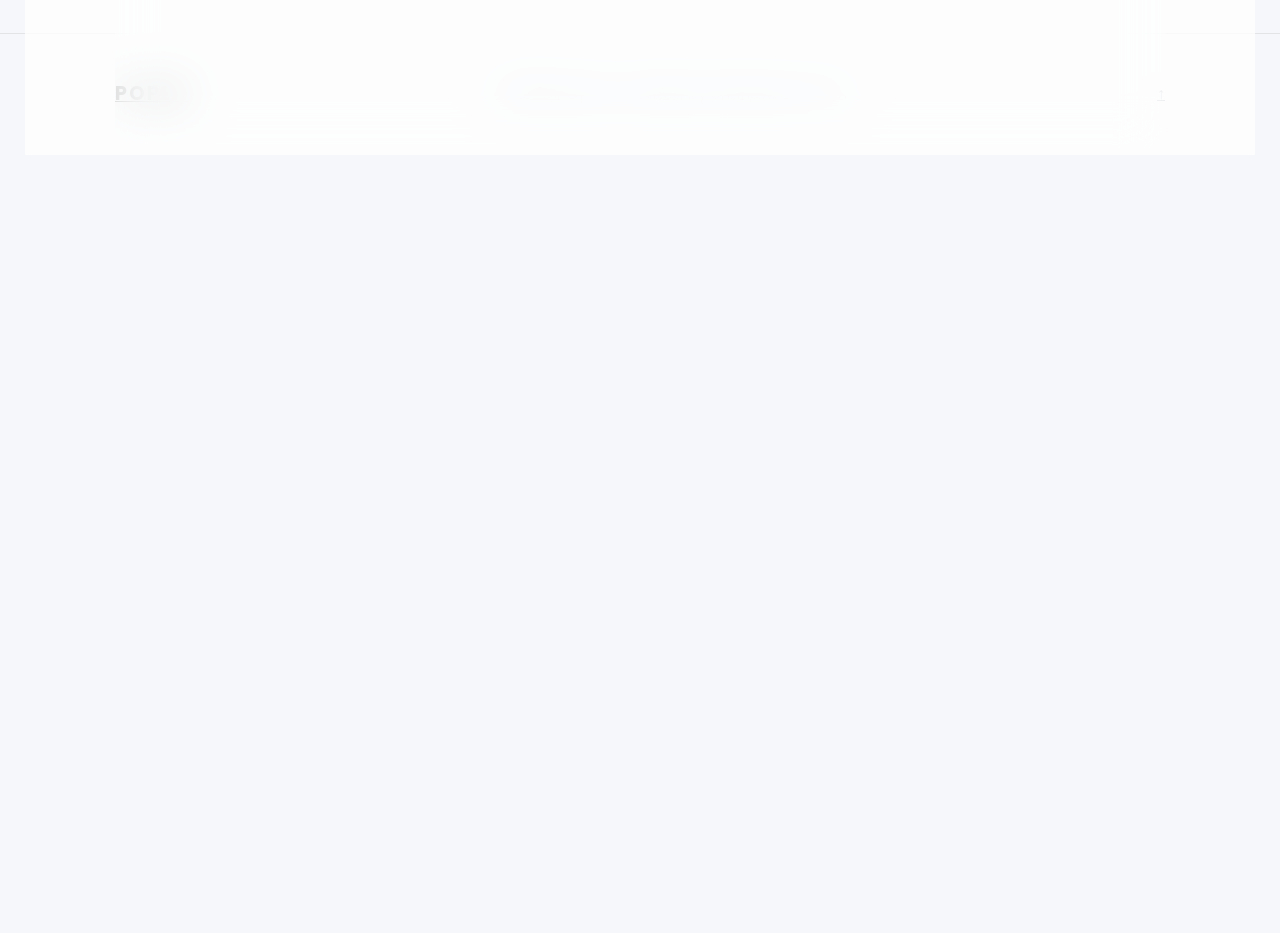
==== commit 28fa8f24: "index.html Version 2" ====
--- a/index.html
+++ b/index.html
@@ -1,703 +1,163 @@
-<!DOCTYPE html>
-<html lang="en" data-theme="light">
+<!doctype html>
+<html lang="en" data-theme="dark">
+<head>
+  <!-- SECTION 01: DOCUMENT METADATA, FONTS & STYLES -->
+  <meta charset="UTF-8">
+  <meta name="viewport" content="width=device-width, initial-scale=1">
+  <meta name="color-scheme" content="dark">
+  <meta name="theme-color" content="#040b19">
+  <title>POpen — A Personal Storytelling Space</title>
+  <meta name="description" content="POpen — a personal space for stories, memories, thoughts and little adventures.">
+  <meta property="og:type" content="website">
+  <meta property="og:title" content="POpen — A Personal Storytelling Space">
+  <meta property="og:description" content="Stories, memories and little adventures, collected in one place.">
+  <meta property="og:url" content="https://mdshanewaz33314-tech.github.io/popen/">
+  <meta property="og:image" content="https://mdshanewaz33314-tech.github.io/popen/story-1-cover.jpg">
+  <meta property="og:image:width" content="1536">
+  <meta property="og:image:height" content="857">
+  <meta name="twitter:card" content="summary_large_image">
+  <link rel="icon" type="image/svg+xml" href="./favicon.svg">
+  <link rel="preconnect" href="https://fonts.googleapis.com">
+  <link rel="preconnect" href="https://fonts.gstatic.com" crossorigin>
+  <link href="https://fonts.googleapis.com/css2?family=Hind+Siliguri:wght@400;500;600;700&family=Noto+Serif+Bengali:wght@500;600;700&family=Playfair+Display:wght@500;600;700&family=Poppins:wght@400;500;600;700&display=swap" rel="preload" as="style" onload="this.onload=null;this.rel='stylesheet'">
+  <noscript><link href="https://fonts.googleapis.com/css2?family=Hind+Siliguri:wght@400;500;600;700&family=Noto+Serif+Bengali:wght@500;600;700&family=Playfair+Display:wght@500;600;700&family=Poppins:wght@400;500;600;700&display=swap" rel="stylesheet"></noscript>
+  <link rel="stylesheet" href="./style.css">
+  <script>
+    (() => {
+      try {
+        const language = localStorage.getItem('popen_language');
+        if (language === 'bn' || language === 'en') document.documentElement.lang = language;
+      } catch (_) { /* Storage is optional; the default language remains usable. */ }
+    })();
+  </script>
+  <script src="./script.js" defer></script>
+  <script src="./stories.js" defer></script>
+</head>
+<body>
+  <!-- SECTION 02: ACCESSIBILITY -->
+  <a class="skip-link" href="#main-content" data-i18n="skip-link">Skip to content</a>
 
-<head>
-    <meta charset="UTF-8">
-    <meta name="viewport" content="width=device-width, initial-scale=1.0">
+  <!-- SECTION 03: SHARED NAVIGATION -->
+  <header class="site-header">
+    <nav class="navbar container" aria-label="Main navigation" data-i18n-aria="main-nav-label">
+      <a href="./index.html#home" class="logo" aria-label="POpen home"><span class="logo-mark" aria-hidden="true">P</span><span>PO<span class="logo-accent">P</span>EN</span></a>
+      <div class="nav-links" id="nav-links">
+        <a href="#home" class="nav-item active" data-i18n="nav-home">Home</a>
+        <a href="#about" class="nav-item" data-i18n="nav-about">About</a>
+        <a href="#stories" class="nav-item" data-i18n="nav-stories">Stories</a>
+        <a href="#contact" class="nav-item" data-i18n="nav-contact">Contact</a>
+      </div>
+      <div class="nav-controls">
+        <button id="lang-toggle" class="control-btn language-btn" type="button" aria-label="Switch to Bengali" title="বাংলা"><span id="language-label">বাংলা</span></button>
+        <button id="menu-toggle" class="hamburger" type="button" aria-controls="nav-links" aria-expanded="false" aria-label="Open menu"><span></span><span></span><span></span></button>
+      </div>
+    </nav>
+  </header>
+  <div class="mobile-overlay" id="mobile-overlay" aria-hidden="true" hidden></div>
 
-    <meta name="theme-color" content="#f5f7fa">
-    <meta name="description" content="POPEN — A personal storytelling space created by Shanewaz for fun.">
+  <!-- SECTION 04: HOME PAGE CONTENT -->
+  <main id="main-content">
+    <!-- SECTION 04A: HERO & WELCOME TEXT ANIMATION -->
+    <section class="hero" id="home" aria-labelledby="hero-title">
+      <div class="hero-pattern" aria-hidden="true"></div>
+      <div class="hero-background-orb orb-one" aria-hidden="true"></div>
+      <div class="hero-background-orb orb-two" aria-hidden="true"></div>
+      <div class="hero-ring hero-ring-one" aria-hidden="true"></div>
+      <div class="hero-ring hero-ring-two" aria-hidden="true"></div>
+      <div class="hero-content container">
+        <p class="hero-label"><span class="label-dash" aria-hidden="true"></span><span data-i18n="hero-kicker">STORIES · MEMORIES · LITTLE ADVENTURES</span></p>
+        <h1 id="hero-title" class="hero-title" data-i18n="hero-title"><span class="hero-welcome-part">Welcome to</span> <span class="hero-name-part">POpen</span></h1>
+        <p class="hero-subtitle" data-i18n="hero-subtitle">A place for stories, memories and little moments.</p>
+        <div class="hero-buttons">
+          <a href="./stories.html" class="btn primary-btn"><span data-i18n="hero-btn">Explore Stories</span><span class="btn-arrow" aria-hidden="true">↗</span></a>
+          <a href="#about" class="btn secondary-btn"><span data-i18n="hero-about-btn">Discover POpen</span><span class="btn-arrow" aria-hidden="true">→</span></a>
+        </div>
+        <div class="hero-signature" aria-hidden="true"><span></span><span>POpen</span></div>
+      </div>
+      <div class="hero-index" aria-hidden="true"><span>01</span><span class="hero-index-line"></span><span>PO / 26</span></div>
+    </section>
 
-    <title>POPEN — A Personal Storytelling Space</title>
+    <!-- SECTION 04B: FEATURED STORIES -->
+    <section id="stories" class="section-padding featured-stories-section" aria-labelledby="stories-title">
+      <div class="container">
+        <div class="section-heading reveal">
+          <div>
+            <p class="section-kicker" data-i18n="stories-kicker">THE STORY ARCHIVE</p>
+            <h2 id="stories-title" class="section-title"><span class="lang-en">Recommended</span> <em class="lang-en">reads.</em><span class="lang-bn">কিছু পড়ার</span> <em class="lang-bn">মতো গল্প।</em></h2>
+          </div>
+          <a class="text-link desktop-view-all" href="./stories.html"><span data-i18n="view-all-stories">View all stories</span><span aria-hidden="true">↗</span></a>
+        </div>
+        <div id="latest-stories-grid" class="stories-grid reveal">
+          <a href="./story-1.html" class="story-card glass-card">
+            <div class="story-card-media"><img src="./story-1-cover.jpg" alt="A Day's Tale cover illustration" class="story-card-img" data-cover-fallback loading="lazy" decoding="async"></div>
+            <div class="story-card-content">
+              <p class="story-date"><span class="lang-en">August 1, 2026</span><span class="lang-bn">১ আগস্ট, ২০২৬</span></p>
+              <h3 class="lang-en">A Day's Tale</h3><h3 class="lang-bn">এক দিনের কথা</h3>
+              <p class="lang-en story-description">A spontaneous post-exam trip turns into an unforgettable adventure.</p>
+              <p class="lang-bn story-description">পরীক্ষার পরের একটি ঘোরাঘুরি হয়ে ওঠে অবিস্মরণীয় এক অভিযান।</p>
+              <span class="read-more lang-en">Read story <span aria-hidden="true">→</span></span>
+              <span class="read-more lang-bn">গল্পটি পড়ুন <span aria-hidden="true">→</span></span>
+            </div>
+          </a>
+        </div>
+        <div class="stories-more-wrap mobile-view-all"><a class="btn secondary-btn" href="./stories.html" data-i18n="view-all-stories">View all stories</a></div>
+      </div>
+    </section>
 
-    <link rel="stylesheet" href="style.css">
+    <!-- SECTION 04C: ABOUT -->
+    <section id="about" class="section-padding about-section" aria-labelledby="about-title">
+      <div class="container">
+        <div class="section-heading reveal">
+          <div><p class="section-kicker" data-i18n="about-kicker">A LITTLE ABOUT THIS PLACE</p><h2 id="about-title" class="section-title" data-i18n="about-title">About POpen</h2></div>
+          <span class="section-number" aria-hidden="true">02</span>
+        </div>
+        <div class="glass-card about-card reveal">
+          <div class="about-card-glow" aria-hidden="true"></div>
+          <span class="about-quote-mark" aria-hidden="true">“</span>
+          <div class="about-card-copy">
+            <p class="lang-en">POpen is a personal storytelling space created by Shanewaz for fun. It is a simple place where stories, memories, thoughts and little adventures can live without the noise of the modern web.</p>
+            <p class="lang-bn">POpen হলো শানেওয়াজের তৈরি একটি ব্যক্তিগত গল্প বলার জায়গা। শখের বসে তৈরি এই ওয়েবসাইটে গল্প, স্মৃতি, চিন্তা এবং ছোট ছোট অভিজ্ঞতাগুলো সহজভাবে তুলে ধরা হবে।</p>
+          </div>
+          <span class="about-card-signature">POpen / Personal archive</span>
+        </div>
+      </div>
+    </section>
 
-    <script>
-        (function () {
-            try {
-                const theme = localStorage.getItem("popen_theme");
+    <!-- SECTION 04D: CONTACT & SOCIAL LINKS -->
+    <section id="contact" class="section-padding contact-section" aria-labelledby="contact-title">
+      <div class="container">
+        <div class="section-heading reveal">
+          <div><p class="section-kicker" data-i18n="contact-kicker">LET'S CONNECT</p><h2 id="contact-title" class="section-title" data-i18n="contact-title">Get in touch</h2></div>
+          <span class="section-number" aria-hidden="true">03</span>
+        </div>
+        <div class="contact-wrapper">
+          <form action="https://formspree.io/f/mdeaqljl" method="POST" class="contact-form glass-card reveal" id="contact-form">
+            <p class="form-intro lang-en">Have a thought, a story, or just want to say hello?</p>
+            <p class="form-intro lang-bn">কোনো ভাবনা, গল্প কিংবা সামান্ন hello বলতে চেলে-</p>
+            <div class="form-group"><label for="contact-name" data-i18n="name-label">Name</label><input id="contact-name" type="text" name="name" autocomplete="name" placeholder="Your name" data-i18n-placeholder="name-placeholder" required minlength="2" maxlength="100" class="form-input"></div>
+            <div class="form-group"><label for="contact-email" data-i18n="email-label">Your email</label><input id="contact-email" type="email" name="email" autocomplete="email" placeholder="Your email" data-i18n-placeholder="email-placeholder" required maxlength="254" class="form-input"></div>
+            <div class="form-group"><label for="contact-message" data-i18n="message-label">Your message</label><textarea id="contact-message" name="message" rows="4" placeholder="Write your message" data-i18n-placeholder="message-placeholder" required minlength="5" maxlength="5000" class="form-input form-textarea"></textarea></div>
+            <div class="hp-field" aria-hidden="true"><input type="text" name="_gotcha" tabindex="-1" autocomplete="off"></div>
+            <button type="submit" class="btn primary-btn submit-btn"><span data-i18n="send-message">Send message</span><span aria-hidden="true">↗</span></button>
+            <p class="form-status" id="contact-form-status" role="status" aria-live="polite"></p>
+          </form>
+          <div class="direct-connect-title reveal"><p data-i18n="or-connect">Or connect directly</p><span class="direct-connect-rule" aria-hidden="true"></span></div>
+          <div class="social-pills-grid reveal">
+            <a href="https://www.facebook.com/profile.php?id=61595384415685" target="_blank" rel="noopener noreferrer" class="social-pill glass-card pill-facebook"><span class="social-icon" aria-hidden="true"><svg viewBox="0 0 24 24" width="20" height="20" fill="currentColor"><path d="M13.5 21v-8h2.7l.4-3h-3.1V8.1c0-.9.3-1.5 1.6-1.5h1.7V3.9c-.3 0-1.3-.1-2.5-.1-2.5 0-4.2 1.5-4.2 4.3V10H7.3v3h2.8v8h3.4z"/></svg></span><span>Facebook</span><span class="social-arrow" aria-hidden="true">↗</span></a>
+            <a href="https://www.facebook.com/profile.php?id=61594373012323" target="_blank" rel="noopener noreferrer" class="social-pill glass-card pill-voss"><span class="social-icon" aria-hidden="true"><svg viewBox="0 0 24 24" width="20" height="20" fill="currentColor"><path d="M13.5 21v-8h2.7l.4-3h-3.1V8.1c0-.9.3-1.5 1.6-1.5h1.7V3.9c-.3 0-1.3-.1-2.5-.1-2.5 0-4.2 1.5-4.2 4.3V10H7.3v3h2.8v8h3.4z"/></svg></span><span>VOSS</span><span class="social-arrow" aria-hidden="true">↗</span></a>
+          </div>
+        </div>
+      </div>
+    </section>
+  </main>
 
-                if (theme === "dark") {
-                    document.documentElement.setAttribute("data-theme", "dark");
-                } else {
-                    document.documentElement.setAttribute("data-theme", "light");
-                }
-            } catch (e) {
-                document.documentElement.setAttribute("data-theme", "light");
-            }
-        })();
-    </script>
-</head>
-
-
-<body>
-
-    <!-- =====================================================
-         WELCOME SCREEN
-         ===================================================== -->
-
-    <div id="welcome-screen">
-
-        <div class="welcome-content">
-
-            <div class="welcome-small">
-                Welcome
-            </div>
-
-            <h1 class="welcome-title">
-                to POPEN
-            </h1>
-
-            <p class="welcome-subtitle">
-                POPEN is a website created by Shanewaz for fun.
-            </p>
-
-        </div>
-
+  <!-- SECTION 05: SITE FOOTER -->
+  <footer class="site-footer">
+    <div class="container footer-content">
+      <a href="#home" class="footer-logo">PO<span>P</span>EN</a>
+      <p>© <span id="copyright-year">2026</span> POpen. <span class="lang-en">Created by Shanewaz for fun.</span><span class="lang-bn">শানেওয়াজের তৈরি, শখের বসে।</span></p>
+      <a href="#home" class="footer-top" aria-label="Back to top">↑</a>
     </div>
-
-
-
-    <!-- =====================================================
-         MAIN CONTENT
-         ===================================================== -->
-
-    <div id="main-content">
-
-
-        <!-- =================================================
-             NAVBAR
-             ================================================= -->
-
-        <nav class="navbar glass-card">
-
-            <div class="nav-container">
-
-
-                <!-- LOGO -->
-
-                <a href="./index.html" class="logo">
-                    POPEN
-                </a>
-
-
-
-                <!-- CONTROLS -->
-
-                <div class="nav-controls">
-
-
-                    <!-- LANGUAGE BUTTON -->
-
-                    <button
-                        id="lang-toggle"
-                        class="control-btn language-btn"
-                        type="button"
-                        aria-label="Switch to Bengali">
-
-                        <span id="language-label">
-                            বাংলা
-                        </span>
-
-                    </button>
-
-
-
-                    <!-- THEME BUTTON -->
-
-                    <button
-                        id="theme-toggle"
-                        class="control-btn"
-                        type="button"
-                        aria-label="Switch to dark mode"
-                        aria-pressed="false">
-
-
-                        <!-- SUN ICON -->
-
-                        <svg
-                            class="sun-icon"
-                            xmlns="http://www.w3.org/2000/svg"
-                            width="20"
-                            height="20"
-                            viewBox="0 0 24 24"
-                            fill="none"
-                            stroke="currentColor"
-                            stroke-width="2"
-                            stroke-linecap="round"
-                            stroke-linejoin="round">
-
-                            <circle cx="12" cy="12" r="5"></circle>
-
-                            <line
-                                x1="12"
-                                y1="1"
-                                x2="12"
-                                y2="3">
-                            </line>
-
-                            <line
-                                x1="12"
-                                y1="21"
-                                x2="12"
-                                y2="23">
-                            </line>
-
-                            <line
-                                x1="4.22"
-                                y1="4.22"
-                                x2="5.64"
-                                y2="5.64">
-                            </line>
-
-                            <line
-                                x1="18.36"
-                                y1="18.36"
-                                x2="19.78"
-                                y2="19.78">
-                            </line>
-
-                            <line
-                                x1="1"
-                                y1="12"
-                                x2="3"
-                                y2="12">
-                            </line>
-
-                            <line
-                                x1="21"
-                                y1="12"
-                                x2="23"
-                                y2="12">
-                            </line>
-
-                        </svg>
-
-
-
-                        <!-- MOON ICON -->
-
-                        <svg
-                            class="moon-icon"
-                            xmlns="http://www.w3.org/2000/svg"
-                            width="20"
-                            height="20"
-                            viewBox="0 0 24 24"
-                            fill="none"
-                            stroke="currentColor"
-                            stroke-width="2"
-                            stroke-linecap="round"
-                            stroke-linejoin="round">
-
-                            <path d="M21 12.79A9 9 0 1 1 11.21 3 7 7 0 0 0 21 12.79z">
-                            </path>
-
-                        </svg>
-
-                    </button>
-
-
-
-                    <!-- MENU BUTTON -->
-
-                    <button
-                        id="menu-toggle"
-                        class="menu-toggle"
-                        type="button"
-                        aria-label="Open menu"
-                        aria-expanded="false">
-
-                        <span></span>
-                        <span></span>
-                        <span></span>
-
-                    </button>
-
-                </div>
-
-            </div>
-
-        </nav>
-
-
-
-        <!-- =================================================
-             MENU OVERLAY
-             ================================================= -->
-
-        <div
-            id="menu-overlay"
-            class="menu-overlay">
-        </div>
-
-
-
-        <!-- =================================================
-             NAVIGATION MENU
-             ================================================= -->
-
-        <div
-            id="nav-menu"
-            class="nav-menu"
-            aria-hidden="true">
-
-
-            <!-- MENU HEADER -->
-
-            <div class="menu-header">
-
-                <span
-                    class="menu-title"
-                    data-i18n="menu-title">
-
-                    Menu
-
-                </span>
-
-
-                <button
-                    id="menu-close"
-                    class="menu-close"
-                    type="button"
-                    aria-label="Close menu">
-
-                    ×
-
-                </button>
-
-            </div>
-
-
-
-            <!-- MENU LINKS -->
-
-            <div class="menu-links">
-
-
-                <a
-                    href="./index.html"
-                    class="menu-item active"
-                    data-i18n="nav-home">
-
-                    Home
-
-                </a>
-
-
-                <a
-                    href="#about"
-                    class="menu-item"
-                    data-i18n="nav-about">
-
-                    About
-
-                </a>
-
-
-                <a
-                    href="./stories.html"
-                    class="menu-item"
-                    data-i18n="nav-stories">
-
-                    Stories
-
-                </a>
-
-
-                <a
-                    href="#contact"
-                    class="menu-item"
-                    data-i18n="nav-contact">
-
-                    Contact
-
-                </a>
-
-            </div>
-
-        </div>
-
-
-
-        <!-- =================================================
-             HERO
-             ================================================= -->
-
-        <header class="hero">
-
-
-            <!-- BACKGROUND ORBS -->
-
-            <div class="hero-background-orb orb-one"></div>
-
-            <div class="hero-background-orb orb-two"></div>
-
-
-
-            <!-- HERO CONTENT -->
-
-            <div class="hero-content">
-
-
-                <!-- LABEL -->
-
-                <div class="hero-label">
-
-                    <span></span>
-
-                    <span data-i18n="hero-label">
-                        A personal storytelling space
-                    </span>
-
-                </div>
-
-
-
-                <!-- TITLE -->
-
-                <h1 data-i18n="hero-title">
-                    Welcome to POPEN
-                </h1>
-
-
-
-                <!-- DESCRIPTION -->
-
-                <p data-i18n="hero-subtitle">
-                    A place for stories, memories and little moments.
-                </p>
-
-
-
-                <!-- BUTTONS -->
-
-                <div class="hero-buttons">
-
-
-                    <a
-                        href="./stories.html"
-                        class="btn primary-btn"
-                        data-i18n="hero-btn">
-
-                        Explore Stories
-
-                    </a>
-
-
-                    <a
-                        href="#about"
-                        class="btn secondary-btn"
-                        data-i18n="hero-about">
-
-                        About POPEN
-
-                    </a>
-
-                </div>
-
-            </div>
-
-
-
-            <!-- SCROLL INDICATOR -->
-
-            <div class="scroll-indicator">
-
-                <span data-i18n="scroll">
-                    Scroll to explore
-                </span>
-
-                <div class="scroll-arrow">
-                    ↓
-                </div>
-
-            </div>
-
-        </header>
-
-
-
-        <!-- =================================================
-             ABOUT SECTION
-             ================================================= -->
-
-        <section
-            id="about"
-            class="section-padding">
-
-
-            <div class="container">
-
-
-                <!-- SECTION HEADING -->
-
-                <div class="section-heading reveal">
-
-                    <span class="section-number">
-                        01
-                    </span>
-
-                    <h2 data-i18n="about-title">
-                        About POPEN
-                    </h2>
-
-                </div>
-
-
-
-                <!-- ABOUT CARD -->
-
-                <div class="glass-card about-card reveal">
-
-
-                    <div class="about-card-glow"></div>
-
-
-                    <!-- ENGLISH -->
-
-                    <p class="lang-en">
-
-                        POPEN is a personal storytelling space created by Shanewaz for fun.
-                        It is a simple place where stories, memories, thoughts and little
-                        adventures can live without the noise of the modern web.
-
-                    </p>
-
-
-
-                    <!-- BANGLA -->
-
-                    <p class="lang-bn">
-
-                        POPEN হলো শানেওয়াজের তৈরি একটি ব্যক্তিগত গল্প বলার জায়গা।
-                        শখের বসে তৈরি এই ওয়েবসাইটে গল্প, স্মৃতি, চিন্তা এবং ছোট ছোট
-                        অভিজ্ঞতাগুলো সহজভাবে তুলে ধরা হবে।
-
-                    </p>
-
-                </div>
-
-            </div>
-
-        </section>
-
-
-
-        <!-- =================================================
-             CONTACT SECTION
-             ================================================= -->
-
-        <section
-            id="contact"
-            class="section-padding">
-
-
-            <div class="container">
-
-
-                <!-- SECTION HEADING -->
-
-                <div class="section-heading reveal">
-
-                    <span class="section-number">
-                        02
-                    </span>
-
-                    <h2 data-i18n="contact-title">
-                        Connect
-                    </h2>
-
-                </div>
-
-
-
-                <!-- CONTACT GRID -->
-
-                <div class="contact-grid">
-
-
-                    <!-- FACEBOOK -->
-
-                    <a
-                        href="https://www.facebook.com/profile.php?id=61583880445674"
-                        target="_blank"
-                        rel="noopener noreferrer"
-                        class="contact-card glass-card reveal">
-
-
-                        <div class="contact-icon">
-                            f
-                        </div>
-
-
-                        <div>
-
-                            <h3 data-i18n="contact-fb-normal">
-                                Facebook
-                            </h3>
-
-                          
-
-                        </div>
-
-
-                        <span class="contact-arrow">
-                            ↗
-                        </span>
-
-                    </a>
-
-
-
-                    <!-- VOSS FACEBOOK -->
-
-                    <a
-                        href="https://www.facebook.com/profile.php?id=61594373012323"
-                        target="_blank"
-                        rel="noopener noreferrer"
-                        class="contact-card glass-card reveal">
-
-
-                        <div class="contact-icon">
-                            f
-                        </div>
-
-
-                        <div>
-
-                            <h3 data-i18n="contact-fb-voss">
-                                VOSS
-                            </h3>
-
-                          
-
-                        </div>
-
-
-                        <span class="contact-arrow">
-                            ↗
-                        </span>
-
-                    </a>
-
-
-
-                    <!-- EMAIL -->
-
-                    <a
-                        href="mailto:mdshanewaz33313@gmail.com"
-                        class="contact-card glass-card reveal">
-
-
-                        <div class="contact-icon">
-                            @
-                        </div>
-
-
-                        <div>
-
-                            <h3 data-i18n="contact-email">
-                                Email
-                            </h3>
-
-                            <p>
-                                mdshanewaz33313@gmail.com
-                            </p>
-
-                        </div>
-
-
-                        <span class="contact-arrow">
-                            ↗
-                        </span>
-
-                    </a>
-
-
-
-                    <!-- OFFICIAL EMAIL -->
-
-                    <div
-                        class="contact-card glass-card disabled reveal">
-
-
-                        <div class="contact-icon">
-                            ✦
-                        </div>
-
-
-                        <div>
-
-                            <h3 data-i18n="contact-official">
-                                Official POPEN Email
-                            </h3>
-
-                            <p data-i18n="contact-soon">
-                                Coming soon
-                            </p>
-
-                        </div>
-
-                    </div>
-
-                </div>
-
-            </div>
-
-        </section>
-
-
-
-        <!-- =================================================
-             FOOTER
-             ================================================= -->
-
-        <footer>
-
-
-            <div class="container footer-content">
-
-
-                <div class="footer-logo">
-                    POPEN
-                </div>
-
-
-                <p>
-
-                    © 2026 POPEN.
-
-
-                    <!-- ENGLISH -->
-
-                    <span class="lang-en">
-                        Created by Shanewaz for fun.
-                    </span>
-
-
-                    <!-- BANGLA -->
-
-                    <span class="lang-bn">
-                        শানেওয়াজের তৈরি, শখের বসে।
-                    </span>
-
-                </p>
-
-            </div>
-
-        </footer>
-
-
-    </div>
-
-
-
-    <!-- =====================================================
-         JAVASCRIPT
-         ===================================================== -->
-
-    <script src="./script.js"></script>
-
+  </footer>
 </body>
-
 </html>
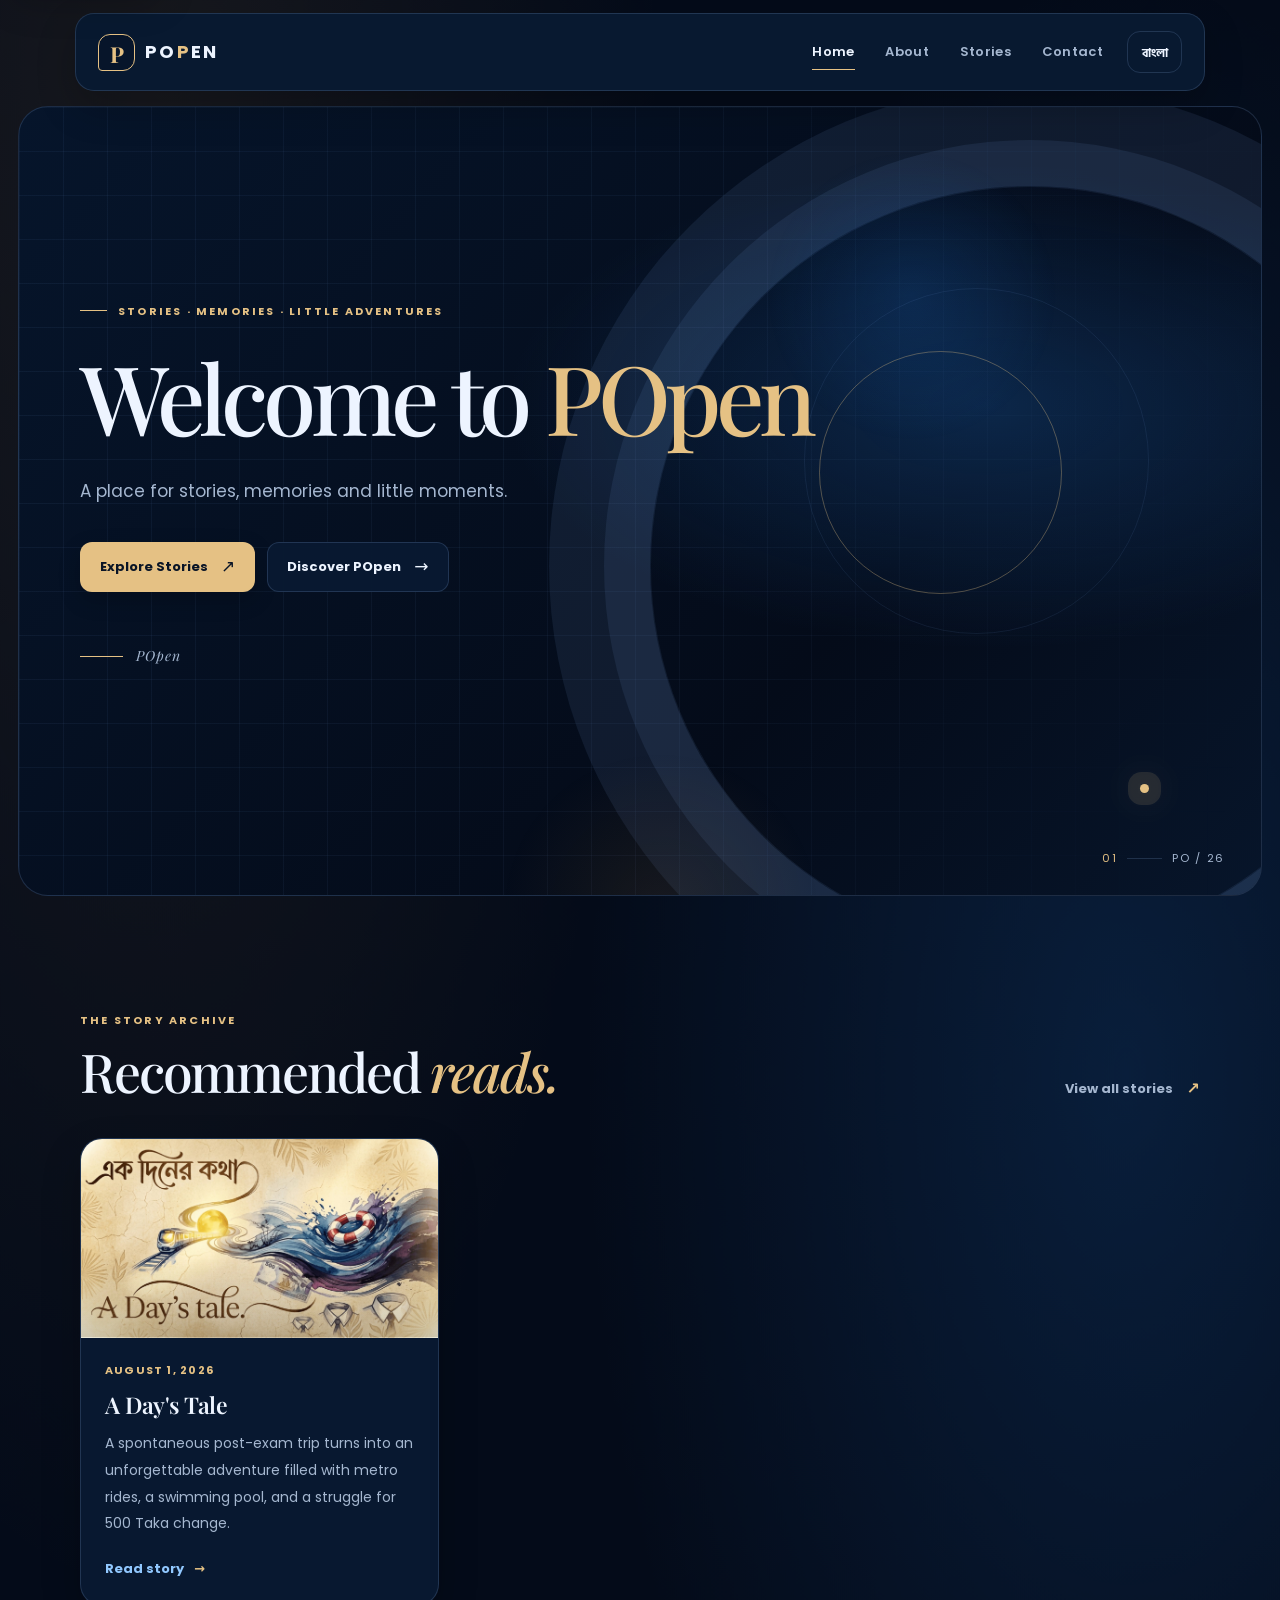
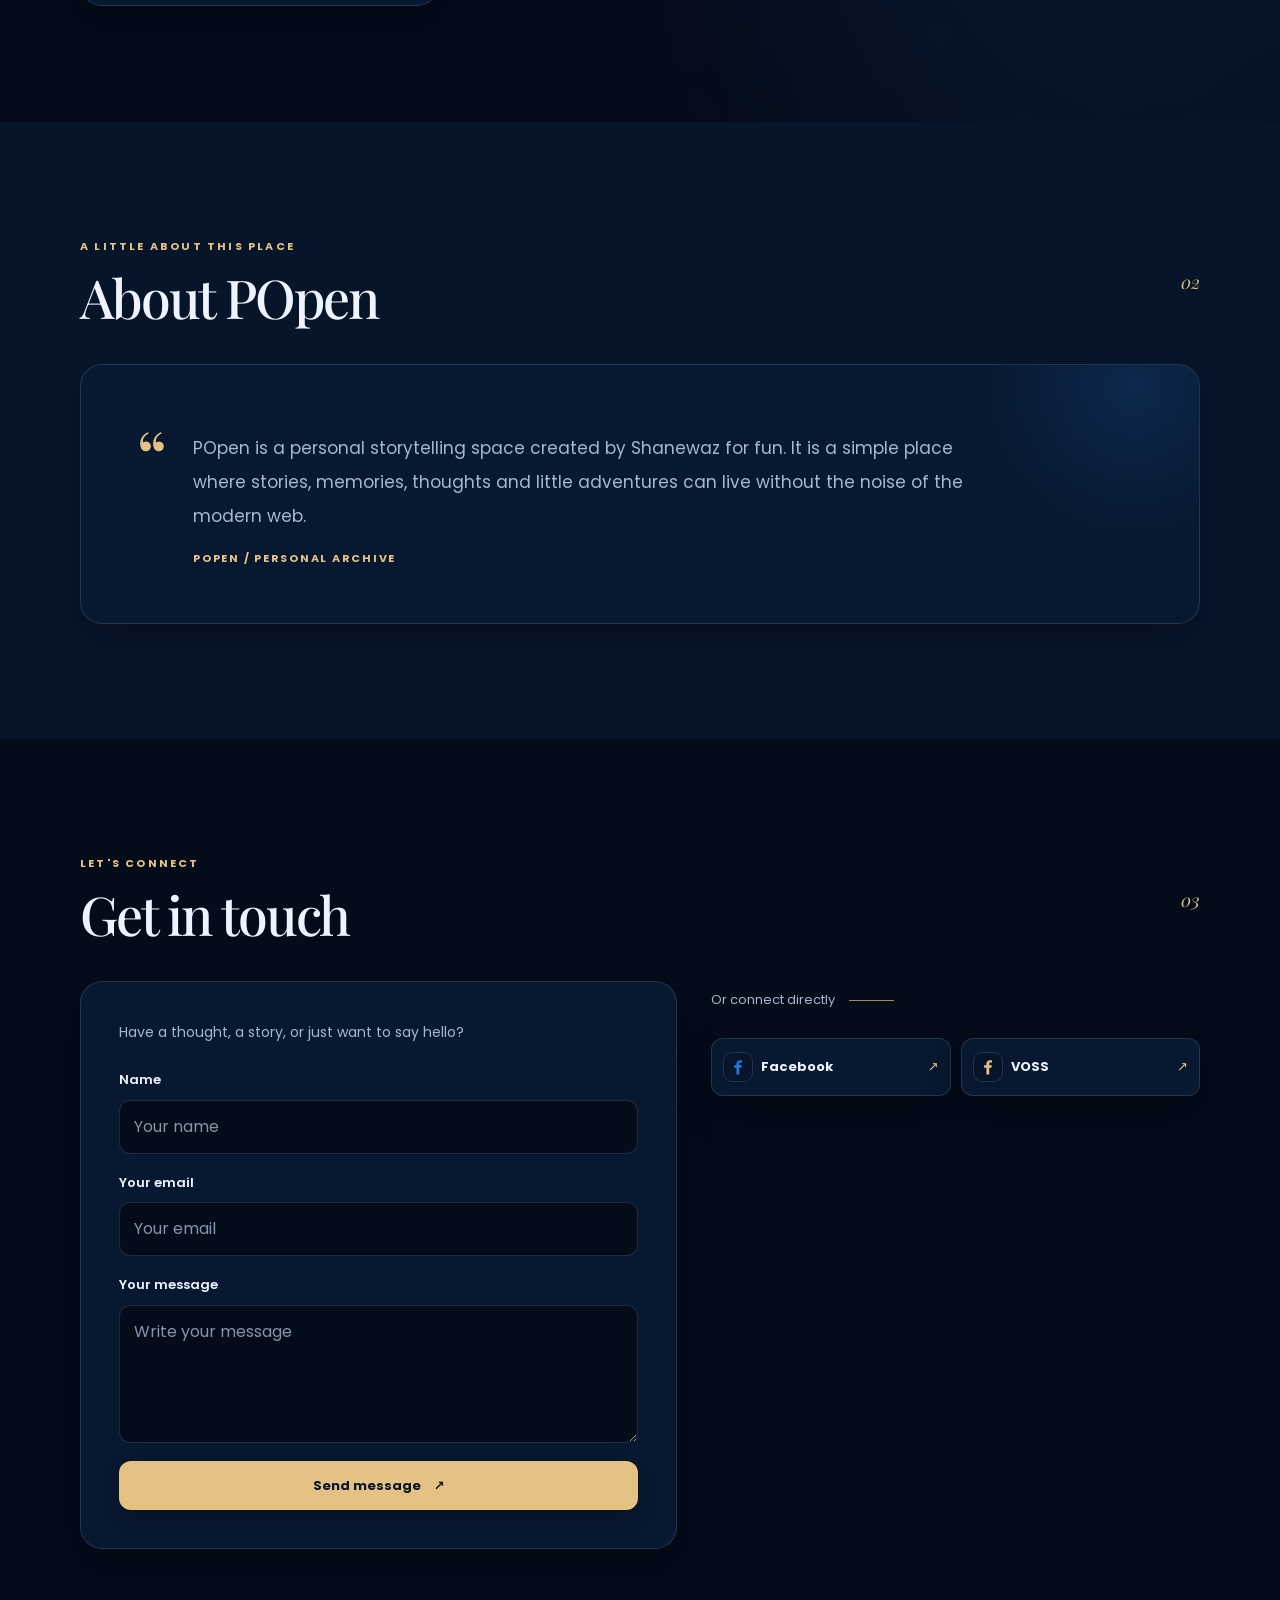
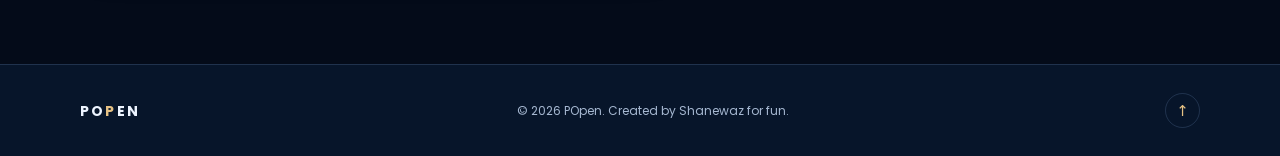
==== commit 505a913f: "index.html" ====
--- a/index.html
+++ b/index.html
@@ -133,7 +133,7 @@
         <div class="contact-wrapper">
           <form action="https://formspree.io/f/mdeaqljl" method="POST" class="contact-form glass-card reveal" id="contact-form">
             <p class="form-intro lang-en">Have a thought, a story, or just want to say hello?</p>
-            <p class="form-intro lang-bn">কোনো ভাবনা, গল্প কিংবা সামান্ন hello বলতে চেলে-</p>
+            <p class="form-intro lang-bn">কোনো ভাবনা বা গল্প বলতে চেলে-</p>
             <div class="form-group"><label for="contact-name" data-i18n="name-label">Name</label><input id="contact-name" type="text" name="name" autocomplete="name" placeholder="Your name" data-i18n-placeholder="name-placeholder" required minlength="2" maxlength="100" class="form-input"></div>
             <div class="form-group"><label for="contact-email" data-i18n="email-label">Your email</label><input id="contact-email" type="email" name="email" autocomplete="email" placeholder="Your email" data-i18n-placeholder="email-placeholder" required maxlength="254" class="form-input"></div>
             <div class="form-group"><label for="contact-message" data-i18n="message-label">Your message</label><textarea id="contact-message" name="message" rows="4" placeholder="Write your message" data-i18n-placeholder="message-placeholder" required minlength="5" maxlength="5000" class="form-input form-textarea"></textarea></div>
--- a/style.css
+++ b/style.css
@@ -1,2259 +1,317 @@
-/* =========================================================
-   POPEN
-   MAIN STYLES
-   ========================================================= */
-
-
-/* =========================================================
-   ROOT VARIABLES
-   ========================================================= */
-
+/* ============================================================
+   POPEN DESIGN SYSTEM — sections: tokens, base, navigation, home, stories, forms, footer, motion, responsive.
+   ============================================================ */
+/* SECTION 01 — DESIGN TOKENS & THEME */
+/* POPEN — fixed deep-navy design system (dark theme only). */
 :root {
-
-    --bg: #f5f7fa;
-    --bg-secondary: #eef2f7;
-
-    --text: #17191c;
-    --text-muted: #69717d;
-
-    --glass: rgba(255, 255, 255, 0.78);
-    --glass-strong: rgba(255, 255, 255, 0.97);
-
-    --border: rgba(0, 0, 0, 0.08);
-
-    --accent: #2563eb;
-
-    --shadow:
-        0 20px 60px rgba(20, 30, 50, 0.08);
-
-    --shadow-hover:
-        0 25px 80px rgba(20, 30, 50, 0.15);
-
-    --radius: 22px;
-
-    --nav-height: 76px;
-
-    --content-width: 1050px;
-    --navbar-width: 1180px;
-
-    --ease:
-        cubic-bezier(0.22, 1, 0.36, 1);
-
-    --transition:
-        0.3s var(--ease);
-}
-
-
-/* =========================================================
-   DARK MODE
-   ========================================================= */
-
-html[data-theme="dark"] {
-
-    --bg: #0c0f14;
-    --bg-secondary: #12161d;
-
-    --text: #f1f5f9;
-    --text-muted: #9ca3af;
-
-    --glass: rgba(22, 27, 35, 0.82);
-    --glass-strong: rgba(22, 27, 35, 0.98);
-
-    --border: rgba(255, 255, 255, 0.09);
-
-    --accent: #60a5fa;
-
-    --shadow:
-        0 20px 60px rgba(0, 0, 0, 0.35);
-
-    --shadow-hover:
-        0 25px 80px rgba(0, 0, 0, 0.5);
-}
-
-
-/* =========================================================
-   RESET
-   ========================================================= */
-
-*,
-*::before,
-*::after {
-
-    box-sizing: border-box;
-
-    margin: 0;
-    padding: 0;
-}
-
-
-html {
-
-    width: 100%;
-
-    min-height: 100%;
-
-    background: var(--bg);
-
-    color: var(--text);
-
-    scroll-behavior: smooth;
-
-    overflow-x: hidden;
-}
-
-
-body {
-
-    width: 100%;
-
-    min-height: 100vh;
-
-    font-family:
-        "Poppins",
-        "Hind Siliguri",
-        Arial,
-        sans-serif;
-
-    line-height: 1.6;
-
-    background:
-        radial-gradient(
-            circle at 20% 10%,
-            rgba(37, 99, 235, 0.06),
-            transparent 32%
-        ),
-        var(--bg);
-
-    color: var(--text);
-
-    overflow-x: hidden;
-
-    transition:
-        background 0.3s ease,
-        color 0.3s ease;
-}
-
-
-/*
-   IMPORTANT
-
-   JS adds .menu-open to body when the menu is open.
-   Prevent background page scrolling while menu is open.
-*/
-
-body.menu-open {
-
-    overflow: hidden;
-}
-
-
-a {
-
-    color: inherit;
-}
-
-
-button {
-
-    font: inherit;
-
-    border: 0;
-}
-
-
-img {
-
-    max-width: 100%;
-
-    display: block;
-}
-
-
-/* =========================================================
-   LANGUAGE
-   ========================================================= */
-
-html[lang="en"] .lang-bn {
-
-    display: none !important;
-}
-
-
-html[lang="bn"] .lang-en {
-
-    display: none !important;
-}
-
-
-/* =========================================================
-   GLASS CARD
-   ========================================================= */
-
-.glass-card {
-
-    background: var(--glass);
-
-    border: 1px solid var(--border);
-
-    box-shadow: var(--shadow);
-
-    -webkit-backdrop-filter: blur(22px);
-
-    backdrop-filter: blur(22px);
-}
-
-
-@supports not (
-    backdrop-filter: blur(22px)
-) {
-
-    .glass-card {
-
-        background: var(--glass-strong);
-    }
-}
-
-
-/* =========================================================
-   WELCOME SCREEN
-   ========================================================= */
-
-#welcome-screen {
-
-    position: fixed;
-
-    inset: 0;
-
-    z-index: 10000;
-
-    width: 100%;
-
-    height: 100vh;
-
-    height: 100svh;
-
-    display: flex;
-
-    align-items: center;
-
-    justify-content: center;
-
-    padding: 25px;
-
-    text-align: center;
-
-    background:
-        radial-gradient(
-            circle at center,
-            rgba(37, 99, 235, 0.09),
-            transparent 48%
-        ),
-        var(--bg);
-
-    color: var(--text);
-
-    transform: translateY(0);
-
-    transition:
-        transform 1.1s var(--ease);
-}
-
-
-#welcome-screen.hide {
-
-    transform: translateY(-100%);
-}
-
-
-.welcome-content {
-
-    width: 100%;
-
-    max-width: 800px;
-}
-
-
-.welcome-small {
-
-    color: var(--text-muted);
-
-    font-size: 1rem;
-
-    font-weight: 500;
-
-    letter-spacing: 5px;
-
-    text-transform: uppercase;
-
-    opacity: 0;
-
-    animation:
-        welcomeSmall
-        0.8s
-        var(--ease)
-        0.2s
-        forwards;
-}
-
-
-.welcome-title {
-
-    margin-top: 12px;
-
-    font-size:
-        clamp(3.2rem, 10vw, 6rem);
-
-    line-height: 1;
-
-    letter-spacing: -3px;
-
-    opacity: 0;
-
-    animation:
-        welcomeTitle
-        1s
-        var(--ease)
-        0.7s
-        forwards;
-}
-
-
-.welcome-subtitle {
-
-    max-width: 600px;
-
-    margin: 22px auto 0;
-
-    color: var(--text-muted);
-
-    font-size:
-        clamp(0.95rem, 2vw, 1.2rem);
-
-    opacity: 0;
-
-    animation:
-        welcomeSubtitle
-        0.9s
-        var(--ease)
-        1.5s
-        forwards;
-}
-
-
-@keyframes welcomeSmall {
-
-    from {
-
-        opacity: 0;
-
-        transform: translateY(20px);
-    }
-
-    to {
-
-        opacity: 1;
-
-        transform: translateY(0);
-    }
-}
-
-
-@keyframes welcomeTitle {
-
-    from {
-
-        opacity: 0;
-
-        transform:
-            translateY(30px)
-            scale(0.95);
-    }
-
-    to {
-
-        opacity: 1;
-
-        transform:
-            translateY(0)
-            scale(1);
-    }
-}
-
-
-@keyframes welcomeSubtitle {
-
-    from {
-
-        opacity: 0;
-
-        transform: translateY(20px);
-    }
-
-    to {
-
-        opacity: 1;
-
-        transform: translateY(0);
-    }
-}
-
-
-/* =========================================================
-   MAIN CONTENT
-   ========================================================= */
-
-#main-content {
-    width: 100%;
-    min-height: 100vh;
-    position: relative;
-
-    top: 100vh;
-    transition: top 1s var(--ease);
-}
-
-#main-content.welcome-active {
-    top: 100vh;
-}
-
-#main-content:not(.welcome-active) {
-    top: 0;
-}
-
-
-/* =========================================================
-   NAVBAR
-   ========================================================= */
-
-.navbar {
-
-    position: fixed;
-
-    top: 16px;
-
-    left: 50%;
-
-    /*
-       Fixed positioning is intentionally used.
-       Navbar will stay attached to viewport.
-    */
-
-    width:
-        min(
-            var(--navbar-width),
-            calc(100% - 32px)
-        );
-
-    height: var(--nav-height);
-
-    transform: translateX(-50%);
-
-    z-index: 5000;
-
-    border-radius: 20px;
-
-    isolation: isolate;
-}
-
-
-.nav-container {
-
-    width: 100%;
-
-    height: 100%;
-
-    padding: 0 22px;
-
-    display: flex;
-
-    align-items: center;
-
-    justify-content: space-between;
-}
-
-
-.logo {
-
-    text-decoration: none;
-
-    color: var(--text);
-
-    font-size: 1.45rem;
-
-    font-weight: 700;
-
-    letter-spacing: 2px;
-
-    position: relative;
-
-    z-index: 2;
-}
-
-
-/* =========================================================
-   NAV CONTROLS
-   ========================================================= */
-
-.nav-controls {
-
-    display: flex;
-
-    align-items: center;
-
-    gap: 8px;
-}
-
-
-.control-btn,
-.menu-toggle,
-.menu-close {
-
-    width: 44px;
-
-    height: 44px;
-
-    display: flex;
-
-    align-items: center;
-
-    justify-content: center;
-
-    border-radius: 14px;
-
-    background: transparent;
-
-    color: var(--text);
-
-    cursor: pointer;
-
-    transition:
-        background 0.25s ease,
-        transform 0.25s ease;
-}
-
-
-.control-btn:hover,
-.menu-toggle:hover,
-.menu-close:hover {
-
-    background: var(--glass-strong);
-
-    transform: translateY(-2px);
-}
-
-
-.language-btn {
-
-    width: auto;
-
-    min-width: 58px;
-
-    padding: 0 12px;
-
-    font-size: 0.85rem;
-
-    font-weight: 600;
-}
-
-
-/* =========================================================
-   THEME ICONS
-   ========================================================= */
-
-.sun-icon,
-.moon-icon {
-
-    display: none;
-}
-
-
-html[data-theme="light"] .moon-icon {
-
-    display: block;
-}
-
-
-html[data-theme="dark"] .sun-icon {
-
-    display: block;
-}
-
-
-/* =========================================================
-   HAMBURGER
-   ========================================================= */
-
-.menu-toggle {
-
-    flex-direction: column;
-
-    gap: 5px;
-}
-
-
-.menu-toggle span {
-
-    width: 22px;
-
-    height: 2px;
-
-    border-radius: 10px;
-
-    background: var(--text);
-
-    transition:
-        transform 0.3s ease,
-        opacity 0.3s ease;
-}
-
-
-.menu-toggle.active
-span:nth-child(1) {
-
-    transform:
-        translateY(7px)
-        rotate(45deg);
-}
-
-
-.menu-toggle.active
-span:nth-child(2) {
-
-    opacity: 0;
-}
-
-
-.menu-toggle.active
-span:nth-child(3) {
-
-    transform:
-        translateY(-7px)
-        rotate(-45deg);
-}
-
-
-/* =========================================================
-   MENU OVERLAY
-   ========================================================= */
-
-.menu-overlay {
-
-    position: fixed;
-
-    inset: 0;
-
-    width: 100vw;
-
-    height: 100vh;
-
-    height: 100dvh;
-
-    z-index: 9000;
-
-    background:
-        rgba(0, 0, 0, 0.38);
-
-    opacity: 0;
-
-    visibility: hidden;
-
-    pointer-events: none;
-
-    transition:
-        opacity 0.3s ease,
-        visibility 0.3s ease;
-
-    /*
-       Prevent accidental transformation.
-    */
-
-    transform: none;
-}
-
-
-.menu-overlay.active {
-
-    opacity: 1;
-
-    visibility: visible;
-
-    pointer-events: auto;
-}
-
-
-/* =========================================================
-   NAVIGATION MENU
-   ========================================================= */
-
-.nav-menu {
-
-    position: fixed;
-
-    /*
-       IMPORTANT:
-       This is attached directly to the viewport.
-       It does NOT depend on the navbar position.
-    */
-
-    top: 16px;
-
-    right: 16px;
-
-    width:
-        min(
-            380px,
-            calc(100vw - 32px)
-        );
-
-    min-height: 360px;
-
-    padding: 25px;
-
-    z-index: 10000;
-
-    border-radius: 24px;
-
-    background: var(--glass-strong);
-
-    border: 1px solid var(--border);
-
-    box-shadow: var(--shadow-hover);
-
-    -webkit-backdrop-filter: blur(30px);
-
-    backdrop-filter: blur(30px);
-
-    opacity: 0;
-
-    visibility: hidden;
-
-    pointer-events: none;
-
-    /*
-       Only the menu itself is animated.
-       It will not affect page layout.
-    */
-
-    transform:
-        translateY(-20px)
-        scale(0.96);
-
-    transform-origin: top right;
-
-    transition:
-        opacity 0.3s ease,
-        visibility 0.3s ease,
-        transform 0.35s var(--ease);
-}
-
-
-.nav-menu.active {
-
-    opacity: 1;
-
-    visibility: visible;
-
-    pointer-events: auto;
-
-    transform:
-        translateY(0)
-        scale(1);
-}
-
-
-/* =========================================================
-   MENU HEADER
-   ========================================================= */
-
-.menu-header {
-
-    display: flex;
-
-    align-items: center;
-
-    justify-content: space-between;
-
-    padding-bottom: 20px;
-
-    border-bottom:
-        1px solid var(--border);
-}
-
-
-.menu-title {
-
-    font-size: 1.1rem;
-
-    font-weight: 600;
-}
-
-
-.menu-close {
-
-    font-size: 1.8rem;
-
-    line-height: 1;
-}
-
-
-/* =========================================================
-   MENU LINKS
-   ========================================================= */
-
-.menu-links {
-
-    display: flex;
-
-    flex-direction: column;
-
-    padding-top: 15px;
-}
-
-
-.menu-item {
-
-    display: block;
-
-    padding: 15px 5px;
-
-    color: var(--text-muted);
-
-    text-decoration: none;
-
-    font-size: 1.1rem;
-
-    transition:
-        color 0.25s ease,
-        padding-left 0.25s ease;
-}
-
-
-.menu-item:hover,
-.menu-item.active {
-
-    color: var(--text);
-
-    padding-left: 12px;
-}
-
-
-/* =========================================================
-   SCROLL OFFSET
-   ========================================================= */
-
-#about,
-#contact {
-
-    scroll-margin-top: 120px;
-}
-
-
-/* =========================================================
-   HERO
-   ========================================================= */
-
-.hero {
-
-    position: relative;
-
-    width: 100%;
-
-    min-height: 100vh;
-
-    min-height: 100svh;
-
-    padding:
-        120px 20px 80px;
-
-    display: flex;
-
-    align-items: center;
-
-    justify-content: center;
-
-    text-align: center;
-
-    overflow: hidden;
-}
-
-
-.hero-content {
-
-    position: relative;
-
-    z-index: 2;
-
-    width: 100%;
-
-    max-width: 900px;
-}
-
-
-.hero-label {
-
-    display: inline-flex;
-
-    align-items: center;
-
-    gap: 10px;
-
-    padding: 8px 15px;
-
-    margin-bottom: 25px;
-
-    border-radius: 50px;
-
-    background: var(--glass);
-
-    border: 1px solid var(--border);
-
-    color: var(--text-muted);
-
-    font-size: 0.8rem;
-}
-
-
-.hero-label span:first-child {
-
-    width: 7px;
-
-    height: 7px;
-
-    flex-shrink: 0;
-
-    border-radius: 50%;
-
-    background: var(--accent);
-
-    box-shadow:
-        0 0 15px var(--accent);
-}
-
-
-.hero h1 {
-
-    margin-bottom: 25px;
-
-    color: var(--text);
-
-    font-size:
-        clamp(
-            3rem,
-            8vw,
-            6.5rem
-        );
-
-    line-height: 0.95;
-
-    letter-spacing: -4px;
-}
-
-
-.hero p {
-
-    max-width: 650px;
-
-    margin:
-        0 auto 35px;
-
-    color: var(--text-muted);
-
-    font-size:
-        clamp(
-            1rem,
-            2vw,
-            1.25rem
-        );
-}
-
-
-/* =========================================================
-   HERO BUTTONS
-   ========================================================= */
-
-.hero-buttons {
-
-    display: flex;
-
-    align-items: center;
-
-    justify-content: center;
-
-    gap: 12px;
-
-    flex-wrap: wrap;
-}
-
-
-.btn {
-
-    min-height: 50px;
-
-    display: inline-flex;
-
-    align-items: center;
-
-    justify-content: center;
-
-    padding: 0 24px;
-
-    border-radius: 14px;
-
-    border: 1px solid var(--border);
-
-    text-decoration: none;
-
-    cursor: pointer;
-
-    font-weight: 600;
-
-    transition:
-        transform 0.3s ease,
-        box-shadow 0.3s ease;
-}
-
-
-.btn:hover {
-
-    transform: translateY(-5px);
-
-    box-shadow:
-        0 15px 35px rgba(0, 0, 0, 0.12);
-}
-
-
-.primary-btn {
-
-    background: var(--text);
-
-    color: var(--bg);
-
-    border-color: transparent;
-}
-
-
-.secondary-btn {
-
-    background: var(--glass);
-
-    color: var(--text);
-}
-
-
-/* =========================================================
-   HERO ORBS
-   ========================================================= */
-
+  color-scheme: dark;
+  --bg: #040b19;
+  --bg-alt: #07152a;
+  --surface: rgba(9, 26, 49, .96);
+  --surface-solid: #0a1a31;
+  --text: #edf4ff;
+  --muted: #a5b7d0;
+  --accent: #91c8ff;
+  --accent-strong: #c2e1ff;
+  --gold: #e5c184;
+  --gold-soft: rgba(229, 193, 132, .12);
+  --border: rgba(145, 185, 238, .18);
+  --hero-grid: rgba(130, 176, 238, .09);
+  --orb-a: rgba(25, 93, 171, .23);
+  --orb-b: rgba(167, 125, 66, .12);
+  --shadow: 0 16px 38px rgba(0, 0, 0, .22);
+  --shadow-hover: 0 22px 48px rgba(0, 0, 0, .34);
+  --nav-height: 78px;
+  --radius: 22px;
+  --max-width: 1120px;
+  --ease: cubic-bezier(.22, 1, .36, 1);
+  --motion: 420ms var(--ease);
+}
+*, *::before, *::after { box-sizing: border-box; }
+html { width: 100%; min-width: 0; overflow-x: clip; scroll-behavior: smooth; scroll-padding-top: 100px; background: var(--bg); }
+body { width: 100%; max-width: 100%; min-width: 0; min-height: 100vh; margin: 0; overflow-x: clip; background: radial-gradient(ellipse at 12% 5%, var(--orb-b), transparent 32%), radial-gradient(ellipse at 88% 32%, var(--orb-a), transparent 34%), var(--bg); color: var(--text); font-family: "Poppins", "Hind Siliguri", system-ui, sans-serif; font-size: 15px; line-height: 1.75; overflow-wrap: anywhere; }
+html[lang="bn"] body { font-family: "Hind Siliguri", "Poppins", sans-serif; }
+body.menu-open { overflow: hidden; }
+img, svg { max-width: 100%; }
+img { display: block; }
+a { color: inherit; text-decoration: none; }
+button, input, textarea { font: inherit; }
+button { color: inherit; }
+[hidden] { display: none !important; }
+::selection { color: var(--text); background: var(--gold-soft); }
+:focus-visible { outline: 3px solid var(--accent); outline-offset: 4px; }
+html[lang="en"] .lang-bn, html[lang="bn"] .lang-en { display: none !important; }
+.container { width: min(var(--max-width), calc(100% - 48px)); margin-inline: auto; }
+.skip-link { position: fixed; z-index: 3000; top: 12px; left: 12px; padding: 10px 16px; transform: translateY(-160%); border-radius: 10px; background: var(--surface-solid); color: var(--text); box-shadow: var(--shadow); }
+.skip-link:focus { transform: translateY(0); }
+.glass-card { border: 1px solid var(--border); background: var(--surface); box-shadow: var(--shadow); }
+.site-header { position: sticky; z-index: 1600; top: 0; padding: 13px 0 0; }
+.navbar { position: relative; display: flex; min-height: var(--nav-height); align-items: center; justify-content: space-between; gap: 24px; padding: 12px 22px; border: 1px solid var(--border); border-radius: 19px; background: rgba(9, 26, 49, .98); box-shadow: var(--shadow); }
+.navbar.container { width: min(calc(var(--max-width) + 10px), calc(100% - 36px)); }
+.logo { display: inline-flex; flex: 0 0 auto; align-items: center; gap: 10px; font-size: 18px; font-weight: 700; letter-spacing: .13em; }
+.logo-mark { display: grid; width: 37px; height: 37px; place-items: center; border: 1px solid var(--gold); border-radius: 12px 12px 12px 4px; background: var(--bg-alt); color: var(--gold); font-family: "Playfair Display", Georgia, serif; font-size: 22px; letter-spacing: 0; }
+.logo-accent, .footer-logo span { color: var(--gold); }
+.nav-links { display: flex; align-items: center; justify-content: center; gap: clamp(15px, 2.4vw, 32px); margin-left: auto; }
+.nav-item { position: relative; display: inline-flex; align-items: center; min-height: 42px; color: var(--muted); font-size: 13px; font-weight: 600; letter-spacing: .025em; transition: color var(--motion); }
+.nav-item::after { position: absolute; right: 0; bottom: 3px; left: 0; height: 1px; background: var(--gold); content: ""; transform: scaleX(0); transform-origin: left; transition: transform var(--motion); }
+.nav-item:hover, .nav-item.active, .nav-item[aria-current] { color: var(--text); }
+.nav-item:hover::after, .nav-item.active::after, .nav-item[aria-current]::after { transform: scaleX(1); }
+.nav-controls { display: flex; flex: 0 0 auto; align-items: center; gap: 8px; }
+.control-btn, .hamburger { display: inline-flex; width: 42px; height: 42px; flex: 0 0 auto; align-items: center; justify-content: center; border: 1px solid var(--border); border-radius: 13px; background: transparent; color: var(--text); cursor: pointer; transition: background var(--motion), border-color var(--motion), transform var(--motion); }
+.control-btn:hover, .hamburger:hover { border-color: var(--gold); background: var(--gold-soft); transform: translateY(-1px); }
+.language-btn { width: auto; min-width: 55px; padding: 0 12px; font-size: 12px; font-weight: 700; }
+.hamburger { display: none; flex-direction: column; gap: 5px; }
+.hamburger span { display: block; width: 17px; height: 1.5px; border-radius: 2px; background: currentColor; transition: transform var(--motion); }
+.hamburger[aria-expanded="true"] span:first-child { transform: translateY(3.25px) rotate(45deg); }
+.hamburger[aria-expanded="true"] span:nth-child(2) { transform: translateY(-3.25px) rotate(-45deg); }
+.mobile-overlay { position: fixed; z-index: 1300; inset: 0; background: rgba(3, 8, 18, .6); -webkit-backdrop-filter: blur(4px); backdrop-filter: blur(4px); opacity: 0; transition: opacity var(--motion); }
+.mobile-overlay.active { opacity: 1; }
+
+/* SECTION 02 — HOME HERO & BACKGROUND MOTION */
+.hero { position: relative; display: grid; min-height: max(620px, min(790px, calc(100svh - 92px))); align-items: center; isolation: isolate; overflow: hidden; margin: 15px 18px 0; border: 1px solid var(--border); border-radius: 30px; background: radial-gradient(ellipse at 78% 38%, rgba(19, 64, 117, .52), transparent 35%), linear-gradient(132deg, #06152b, #040b19 66%, #07152a); }
+.hero-pattern { position: absolute; z-index: -2; inset: 0; background-image: linear-gradient(var(--hero-grid) 1px, transparent 1px), linear-gradient(90deg, var(--hero-grid) 1px, transparent 1px); background-size: 44px 44px; opacity: .72; -webkit-mask-image: linear-gradient(100deg, #000 0%, rgba(0,0,0,.8) 55%, transparent 100%); mask-image: linear-gradient(100deg, #000 0%, rgba(0,0,0,.8) 55%, transparent 100%); }
+.hero::before { position: absolute; z-index: -1; top: 10%; right: -12%; width: min(70vw, 760px); aspect-ratio: 1; border: 1px solid var(--hero-grid); border-radius: 50%; content: ""; box-shadow: 0 0 0 45px transparent, 0 0 0 46px var(--hero-grid), 0 0 0 100px transparent, 0 0 0 101px var(--hero-grid); }
+.hero::after { position: absolute; z-index: -1; right: 9%; bottom: 13%; width: 9px; height: 9px; border-radius: 50%; background: var(--gold); box-shadow: 0 0 0 12px var(--gold-soft), 0 0 38px var(--gold); content: ""; }
 .hero-background-orb {
-
-    position: absolute;
-
-    border-radius: 50%;
-
-    pointer-events: none;
-
-    filter: blur(70px);
-
-    opacity: 0.5;
-
-    animation:
-        orbFloat
-        8s
-        ease-in-out
-        infinite;
-}
-
-
-.orb-one {
-
-    width: 300px;
-
-    height: 300px;
-
-    top: 10%;
-
-    left: 5%;
-
-    background:
-        rgba(37, 99, 235, 0.15);
-}
-
-
+  position: absolute;
+  z-index: -1;
+  border-radius: 50%;
+  pointer-events: none;
+  /* Long, low-amplitude movement keeps the orb animation calm. */
+  animation: orb-float 14s ease-in-out infinite;
+  will-change: transform;
+}
+.orb-one { top: 5%; right: 16%; width: 300px; height: 300px; background: radial-gradient(circle, var(--orb-a), transparent 68%); }
 .orb-two {
-
-    width: 260px;
-
-    height: 260px;
-
-    right: 5%;
-
-    bottom: 10%;
-
-    background:
-        rgba(147, 51, 234, 0.10);
-
-    animation-delay: -4s;
-}
-
-
-@keyframes orbFloat {
-
-    0%,
-    100% {
-
-        transform:
-            translate(0, 0);
-    }
-
-    50% {
-
-        transform:
-            translate(30px, -25px);
-    }
-}
-
-
-/* =========================================================
-   SCROLL INDICATOR
-   ========================================================= */
-
-.scroll-indicator {
-
-    position: absolute;
-
-    left: 50%;
-
-    bottom: 25px;
-
-    transform:
-        translateX(-50%);
-
-    display: flex;
-
-    flex-direction: column;
-
-    align-items: center;
-
-    gap: 5px;
-
-    color: var(--text-muted);
-
-    font-size: 0.75rem;
-
-    white-space: nowrap;
-}
-
-
-.scroll-arrow {
-
-    font-size: 1.3rem;
-
-    animation:
-        scrollBounce
-        1.5s
-        infinite;
-}
-
-
-@keyframes scrollBounce {
-
-    0%,
-    100% {
-
-        transform:
-            translateY(0);
-    }
-
-    50% {
-
-        transform:
-            translateY(8px);
-    }
-}
-
-
-/* =========================================================
-   SECTIONS
-   ========================================================= */
-
-.section-padding {
-
-    padding:
-        130px 20px;
-}
-
-
-.container {
-
-    width:
-        min(
-            var(--content-width),
-            100%
-        );
-
-    margin: 0 auto;
-}
-
-
-.section-heading {
-
-    display: flex;
-
-    align-items: center;
-
-    justify-content: center;
-
-    gap: 15px;
-
-    margin-bottom: 45px;
-
-    text-align: center;
-}
-
-
-.section-heading h2 {
-
-    color: var(--text);
-
-    font-size:
-        clamp(
-            2rem,
-            4vw,
-            3rem
-        );
-}
-
-
-.section-number {
-
-    color: var(--accent);
-
-    font-size: 0.8rem;
-
-    font-weight: 600;
-
-    letter-spacing: 2px;
-}
-
-
-/* =========================================================
-   ABOUT
-   ========================================================= */
-
-.about-card {
-
-    position: relative;
-
-    overflow: hidden;
-
-    padding:
-        clamp(
-            30px,
-            6vw,
-            65px
-        );
-
-    border-radius: var(--radius);
-
-    text-align: center;
-
-    font-size:
-        clamp(
-            1rem,
-            2vw,
-            1.2rem
-        );
-}
-
-
-.about-card p {
-
-    position: relative;
-
-    z-index: 2;
-
-    max-width: 800px;
-
-    margin: 0 auto;
-
-    line-height: 2;
-}
-
-
-.about-card-glow {
-
-    position: absolute;
-
-    width: 300px;
-
-    height: 300px;
-
-    top: -180px;
-
-    right: -100px;
-
-    border-radius: 50%;
-
-    background:
-        rgba(37, 99, 235, 0.10);
-
-    filter: blur(50px);
-
-    pointer-events: none;
-}
-
-
-/* =========================================================
-   CONTACT
-   ========================================================= */
-
-.contact-grid {
-
-    display: grid;
-
-    grid-template-columns:
-        repeat(2, minmax(0, 1fr));
-
-    gap: 18px;
-}
-
-
-.contact-card {
-
-    position: relative;
-
-    min-height: 120px;
-
-    display: flex;
-
-    align-items: center;
-
-    gap: 18px;
-
-    padding: 25px;
-
-    border-radius: var(--radius);
-
-    text-decoration: none;
-
-    overflow: hidden;
-
-    transition:
-        transform 0.3s ease,
-        box-shadow 0.3s ease;
-}
-
-
-.contact-card:not(.disabled):hover {
-
-    transform:
-        translateY(-7px);
-
-    box-shadow:
-        var(--shadow-hover);
-}
-
-
-.contact-icon {
-
-    width: 48px;
-
-    height: 48px;
-
-    flex-shrink: 0;
-
-    display: flex;
-
-    align-items: center;
-
-    justify-content: center;
-
-    border-radius: 15px;
-
-    background: var(--bg-secondary);
-
-    color: var(--text);
-
-    font-size: 1.2rem;
-
-    font-weight: 700;
-}
-
-
-.contact-card h3 {
-
-    margin-bottom: 4px;
-
-    color: var(--text);
-
-    font-size: 1rem;
-}
-
-
-.contact-card p {
-
-    color: var(--text-muted);
-
-    font-size: 0.85rem;
-
-    word-break: break-word;
-}
-
-
-.contact-arrow {
-
-    margin-left: auto;
-
-    color: var(--text);
-
-    font-size: 1.2rem;
-
-    opacity: 0.5;
-}
-
-
-.contact-card.disabled {
-
-    opacity: 0.55;
-}
-
-
-/* =========================================================
-   FOOTER
-   ========================================================= */
-
-footer {
-
-    padding:
-        45px 20px;
-
-    border-top:
-        1px solid var(--border);
-
-    color: var(--text-muted);
-}
-
-
-.footer-content {
-
-    display: flex;
-
-    align-items: center;
-
-    justify-content: space-between;
-
-    gap: 20px;
-
-    flex-wrap: wrap;
-}
-
-
-.footer-logo {
-
-    color: var(--text);
-
-    font-size: 1.2rem;
-
-    font-weight: 700;
-
-    letter-spacing: 2px;
-}
-
-
-/* =========================================================
-   REVEAL ANIMATION
-   ========================================================= */
-
-.reveal {
-
-    opacity: 0;
-
-    transform:
-        translateY(45px);
-
-    transition:
-        opacity 0.8s var(--ease),
-        transform 0.8s var(--ease);
-}
-
-
-.reveal.active {
-
-    opacity: 1;
-
-    transform:
-        translateY(0);
-}
-
-
-/* =========================================================
-   FOCUS
-   ========================================================= */
-
-:focus-visible {
-
-    outline:
-        2px solid var(--accent);
-
-    outline-offset: 4px;
-}
-
-
-/* =========================================================
-   STORIES PAGE
-   ========================================================= */
-
-.stories-page {
-
-    min-height: 100vh;
-
-    padding-top: 150px;
-}
-
-
-.page-heading {
-
-    text-align: center;
-
-    margin-bottom: 55px;
-}
-
-
-.eyebrow {
-
-    margin-bottom: 12px;
-
-    color: var(--accent);
-
-    font-size: 0.75rem;
-
-    font-weight: 700;
-
-    letter-spacing: 3px;
-
-    text-transform: uppercase;
-}
-
-
-.section-title {
-
-    color: var(--text);
-
-    font-size:
-        clamp(
-            2.4rem,
-            6vw,
-            4.5rem
-        );
-
-    line-height: 1;
-
-    letter-spacing: -2px;
-}
-
-
-/* =========================================================
-   STORIES GRID
-   ========================================================= */
-
-.stories-grid {
-
-    display: grid;
-
-    grid-template-columns:
-        repeat(2, minmax(0, 1fr));
-
-    gap: 24px;
-}
-
-
-/* =========================================================
-   STORY CARD
-   ========================================================= */
-
-.story-card {
-
-    position: relative;
-
-    display: block;
-
-    overflow: hidden;
-
-    border-radius: var(--radius);
-
-    color: var(--text);
-
-    text-decoration: none;
-
-    transition:
-        transform var(--transition),
-        box-shadow var(--transition),
-        border-color var(--transition);
-}
-
-
-.story-card:hover {
-
-    transform:
-        translateY(-8px);
-
-    box-shadow:
-        var(--shadow-hover);
-}
-
-
-/* =========================================================
-   STORY COVER
-   ========================================================= */
-
-.story-card-img {
-
-    width: 100%;
-
-    aspect-ratio: 16 / 9;
-
-    background-color:
-        var(--bg-secondary);
-
-    background-position: center;
-
-    background-size: cover;
-
-    background-repeat: no-repeat;
-
-    transition:
-        transform 0.7s var(--ease);
-}
-
-
-.story-card:hover
-.story-card-img {
-
-    transform:
-        scale(1.04);
-}
-
-
-/* =========================================================
-   STORY CONTENT
-   ========================================================= */
-
-.story-card-content {
-
-    position: relative;
-
-    padding: 25px;
-}
-
-
-.story-date {
-
-    margin-bottom: 8px;
-
-    color: var(--accent);
-
-    font-size: 0.75rem;
-
-    font-weight: 600;
-
-    letter-spacing: 1px;
-}
-
-
-.story-card h3 {
-
-    margin-bottom: 10px;
-
-    color: var(--text);
-
-    font-size:
-        clamp(
-            1.35rem,
-            3vw,
-            1.8rem
-        );
-
-    line-height: 1.25;
-}
-
-
-.story-description {
-
-    margin-bottom: 20px;
-
-    color: var(--text-muted);
-
-    font-size: 0.95rem;
-
-    line-height: 1.7;
-}
-
-
-.read-more {
-
-    display: inline-block;
-
-    color: var(--text);
-
-    font-size: 0.9rem;
-
-    font-weight: 600;
-
-    transition:
-        color var(--transition),
-        transform var(--transition);
-}
-
-
-.story-card:hover
-.read-more {
-
-    color: var(--accent);
-
-    transform:
-        translateX(5px);
-}
-
-
-/* =========================================================
-   EMPTY STATE
-   ========================================================= */
-
-.empty-state {
-
-    padding:
-        60px 20px;
-
-    text-align: center;
-
-    color: var(--text-muted);
-}
-
-
-/* =========================================================
-   MOBILE
-   ========================================================= */
-
-@media (max-width: 700px) {
-
-    :root {
-
-        --nav-height: 68px;
-
-        --radius: 18px;
-    }
-
-
-    /* ---------------------------------------------
-       NAVBAR
-       --------------------------------------------- */
-
-    .navbar {
-
-        top: 10px;
-
-        left: 50%;
-
-        width:
-            calc(100% - 20px);
-
-        height: 68px;
-
-        border-radius: 18px;
-
-        transform:
-            translateX(-50%);
-
-        z-index: 5000;
-    }
-
-
-    .nav-container {
-
-        padding:
-            0 15px;
-    }
-
-
-    .logo {
-
-        font-size: 1.25rem;
-    }
-
-
-    .nav-controls {
-
-        gap: 4px;
-    }
-
-
-    .control-btn,
-    .menu-toggle {
-
-        width: 42px;
-
-        height: 42px;
-    }
-
-
-    /* ---------------------------------------------
-       MENU
-       --------------------------------------------- */
-
-    .nav-menu {
-
-        top: 10px;
-
-        right: 10px;
-
-        width:
-            calc(100vw - 20px);
-
-        min-height: 420px;
-
-        max-height:
-            calc(100dvh - 20px);
-
-        overflow-y: auto;
-
-        border-radius: 20px;
-
-        z-index: 10000;
-    }
-
-
-    .menu-overlay {
-
-        z-index: 9000;
-    }
-
-
-    /* ---------------------------------------------
-       HERO
-       --------------------------------------------- */
-
-    .hero {
-
-        padding:
-            110px 20px 80px;
-    }
-
-
-    .hero h1 {
-
-        font-size:
-            clamp(
-                2.8rem,
-                15vw,
-                5rem
-            );
-
-        letter-spacing: -2px;
-    }
-
-
-    .hero p {
-
-        font-size: 1rem;
-    }
-
-
-    .hero-label {
-
-        font-size: 0.72rem;
-
-        letter-spacing: 0.3px;
-    }
-
-
-    /* ---------------------------------------------
-       SECTIONS
-       --------------------------------------------- */
-
-    .section-padding {
-
-        padding:
-            100px 18px;
-    }
-
-
-    .section-heading {
-
-        flex-direction: column;
-
-        gap: 5px;
-    }
-
-
-    /* ---------------------------------------------
-       CONTACT
-       --------------------------------------------- */
-
-    .contact-grid {
-
-        grid-template-columns: 1fr;
-    }
-
-
-    .contact-card {
-
-        min-height: 105px;
-
-        padding: 20px;
-    }
-
-
-    /* ---------------------------------------------
-       FOOTER
-       --------------------------------------------- */
-
-    .footer-content {
-
-        justify-content: center;
-
-        text-align: center;
-    }
-
-
-    /* ---------------------------------------------
-       WELCOME
-       --------------------------------------------- */
-
-    .welcome-small {
-
-        font-size: 0.8rem;
-
-        letter-spacing: 3px;
-    }
-
-
-    .welcome-title {
-
-        letter-spacing: -2px;
-    }
-
-
-    /* ---------------------------------------------
-       SCROLL
-       --------------------------------------------- */
-
-    .scroll-indicator {
-
-        bottom: 18px;
-    }
-
-
-    /* ---------------------------------------------
-       STORIES
-       --------------------------------------------- */
-
-    .stories-page {
-
-        padding-top: 120px;
-    }
-
-
-    .page-heading {
-
-        margin-bottom: 35px;
-    }
-
-
-    .section-title {
-
-        font-size:
-            clamp(
-                2.3rem,
-                12vw,
-                3.5rem
-            );
-
-        letter-spacing: -1.5px;
-    }
-
-
-    .stories-grid {
-
-        grid-template-columns: 1fr;
-
-        gap: 18px;
-    }
-
-
-    .story-card-content {
-
-        padding: 20px;
-    }
-
-
-    .story-card h3 {
-
-        font-size: 1.4rem;
-    }
-
-
-    .story-description {
-
-        font-size: 0.9rem;
-    }
-}
-
-
-/* =========================================================
-   SMALL PHONES
-   ========================================================= */
-
-@media (max-width: 380px) {
-
-    .navbar {
-
-        top: 7px;
-
-        width:
-            calc(100% - 14px);
-    }
-
-
-    .nav-container {
-
-        padding:
-            0 10px;
-    }
-
-
-    .language-btn {
-
-        min-width: 50px;
-
-        padding:
-            0 8px;
-    }
-
-
-    .hero {
-
-        padding:
-            105px 16px 75px;
-    }
-
-
-    .hero-buttons {
-
-        width: 100%;
-
-        flex-direction: column;
-    }
-
-
-    .btn {
-
-        width: 100%;
-    }
-
-
-    .nav-menu {
-
-        top: 7px;
-
-        right: 7px;
-
-        width:
-            calc(100vw - 14px);
-
-        max-height:
-            calc(100dvh - 14px);
-    }
-}
-
-
-/* =========================================================
-   REDUCED MOTION
-   ========================================================= */
-
+  right: 35%; bottom: -23%; width: 330px; height: 330px;
+  background: radial-gradient(circle, var(--orb-b), transparent 68%);
+  animation-delay: -4s;
+}
+.hero-ring { position: absolute; z-index: -1; right: 9%; top: 23%; width: clamp(180px, 27vw, 365px); aspect-ratio: 1; border: 1px solid var(--hero-grid); border-radius: 50%; pointer-events: none; }
+.hero-ring-two { right: 16%; top: 31%; width: clamp(120px, 19vw, 255px); border-color: var(--gold); opacity: .34; }
+.hero-content { position: relative; z-index: 1; padding-top: 50px; padding-bottom: 82px; }
+.hero-label, .section-kicker { display: flex; align-items: center; gap: 11px; margin: 0 0 25px; color: var(--gold); font-size: 11px; font-weight: 700; letter-spacing: .2em; line-height: 1.7; text-transform: uppercase; }
+.hero-label { animation: fade-up 1s var(--ease) .2s both; }
+.label-dash { display: inline-block; width: 27px; height: 1px; flex: 0 0 auto; background: var(--gold); }
+.hero-title { max-width: 850px; margin: 0; font-family: "Playfair Display", Georgia, serif; font-size: clamp(3.2rem, 7.5vw, 6.7rem); font-weight: 500; letter-spacing: -.055em; line-height: 1.07; }
+html[lang="bn"] .hero-title {
+  font-family: "Noto Serif Bengali", "Hind Siliguri", serif;
+  font-size: clamp(3rem, 7vw, 5.9rem);
+  font-weight: 600;
+  letter-spacing: 0;
+  line-height: 1.25;
+}
+html[lang="bn"] .hero-welcome-part {
+  /* Keep the Latin brand in its display serif while Bengali glyphs use the fallback. */
+  font-family: "Playfair Display", "Noto Serif Bengali", serif;
+  font-weight: 600;
+  letter-spacing: -.035em;
+}
+html[lang="bn"] .hero-name-part {
+  font-family: "Noto Serif Bengali", "Hind Siliguri", serif;
+  font-weight: 700;
+  text-shadow: 0 8px 30px rgba(229, 193, 132, .14);
+}
+.hero-welcome-part { display: inline-block; color: var(--text); animation: welcome-in 1.25s var(--ease) .45s both; }
+.hero-name-part { display: inline-block; color: var(--gold); animation: name-in 1.25s var(--ease) .62s both; }
+.hero-subtitle { max-width: 560px; margin: 27px 0 0; color: var(--muted); font-size: clamp(14px, 1.8vw, 17px); line-height: 1.95; animation: fade-up 1.1s var(--ease) 1.25s both; }
+.hero-buttons { display: flex; flex-wrap: wrap; gap: 12px; margin-top: 34px; animation: fade-up 1.1s var(--ease) 1.45s both; }
+.btn { display: inline-flex; min-height: 49px; align-items: center; justify-content: center; gap: 13px; padding: 12px 19px; border: 1px solid transparent; border-radius: 12px; font-size: 13px; font-weight: 700; line-height: 1.4; cursor: pointer; transition: background var(--motion), color var(--motion), border-color var(--motion), box-shadow var(--motion), transform var(--motion); }
+.btn:hover { transform: translateY(-2px); }
+.primary-btn { background: var(--gold); color: #091426; box-shadow: 0 8px 22px rgba(0, 0, 0, .2); }
+.primary-btn:hover { background: #f0d5a0; color: #091426; box-shadow: var(--shadow-hover); }
+.secondary-btn { border-color: var(--border); background: var(--surface); color: var(--text); }
+.secondary-btn:hover { border-color: var(--gold); background: var(--gold-soft); }
+.btn-arrow { font-size: 17px; font-weight: 400; }
+.hero-signature { display: flex; align-items: center; gap: 13px; margin-top: 52px; color: var(--muted); font-family: "Playfair Display", Georgia, serif; font-size: 14px; font-style: italic; letter-spacing: .08em; animation: fade-up 1.1s var(--ease) 1.65s both; }
+.hero-signature span:first-child { width: 43px; height: 1px; background: var(--gold); }
+.hero-index { position: absolute; right: 36px; bottom: 27px; display: flex; align-items: center; gap: 10px; color: var(--muted); font-size: 11px; letter-spacing: .15em; }
+.hero-index span:first-child { color: var(--gold); }
+.hero-index-line { display: block; width: 35px; height: 1px; background: var(--border); }
+
+/* Sections */
+.section-padding { padding: clamp(76px, 9vw, 120px) 0; }
+.featured-stories-section { background: transparent; }
+.section-heading { display: flex; align-items: end; justify-content: space-between; gap: 30px; margin-bottom: 35px; }
+.section-heading .section-kicker { margin-bottom: 9px; }
+.section-number { align-self: center; color: var(--gold); font-family: "Playfair Display", Georgia, serif; font-size: 18px; font-style: italic; }
+.section-title { margin: 0; font-family: "Playfair Display", Georgia, serif; font-size: clamp(2rem, 4.6vw, 3.35rem); font-weight: 500; letter-spacing: -.04em; line-height: 1.2; }
+html[lang="bn"] .section-title { font-family: "Hind Siliguri", sans-serif; font-size: clamp(1.8rem, 4vw, 2.9rem); font-weight: 600; letter-spacing: -.02em; }
+.section-title em { color: var(--gold); font-weight: 500; }
+.title-period { color: var(--gold); }
+.text-link { display: inline-flex; align-items: center; gap: 14px; color: var(--muted); font-size: 13px; font-weight: 700; transition: color var(--motion); }
+.text-link span:last-child { color: var(--gold); font-size: 16px; }
+.text-link:hover { color: var(--text); }
+.stories-grid { width: 100%; min-width: 0; display: grid; grid-template-columns: repeat(auto-fill, minmax(min(100%, 285px), 1fr)); gap: 22px; }
+.story-card { display: flex; min-width: 0; flex-direction: column; overflow: hidden; border-radius: var(--radius); color: var(--text); transition: transform 550ms cubic-bezier(.22, 1, .36, 1), border-color var(--motion), box-shadow var(--motion), background-color var(--motion); }
+.story-card:hover { transform: translateY(-6px); border-color: rgba(173, 135, 82, .55); box-shadow: var(--shadow-hover); }
+.story-card-media { position: relative; overflow: hidden; aspect-ratio: 1536 / 857; background: var(--bg-alt); }
+.story-card-media::after { position: absolute; inset: 0; border-bottom: 1px solid var(--border); background: linear-gradient(180deg, transparent 60%, rgba(4, 12, 27, .18)); content: ""; pointer-events: none; }
+.story-card-img { width: 100%; height: 100%; object-fit: contain; object-position: center; transition: opacity 600ms var(--ease); }
+.story-card:hover .story-card-img { opacity: .96; }
+.story-card-content { display: flex; flex: 1; flex-direction: column; align-items: flex-start; padding: 23px 24px 25px; }
+.story-date { margin: 0 0 10px; color: var(--gold); font-size: 11px; font-weight: 700; letter-spacing: .11em; text-transform: uppercase; }
+.story-card h2, .story-card h3 { margin: 0 0 10px; font-family: "Playfair Display", Georgia, serif; font-size: 23px; font-weight: 600; letter-spacing: -.02em; line-height: 1.3; }
+html[lang="bn"] .story-card h2, html[lang="bn"] .story-card h3 { font-family: "Hind Siliguri", sans-serif; font-weight: 600; }
+.story-description { margin: 0; color: var(--muted); font-size: 14px; line-height: 1.9; }
+.read-more { display: inline-flex; align-items: center; gap: 10px; margin-top: auto; padding-top: 21px; color: var(--accent); font-size: 13px; font-weight: 700; }
+.read-more span { color: var(--gold); transition: transform var(--motion); }
+.story-card:hover .read-more span { transform: translateX(4px); }
+.stories-more-wrap { display: flex; justify-content: center; margin-top: 28px; }
+.mobile-view-all { display: none; }
+
+/* About */
+.about-section { background: var(--bg-alt); }
+.about-card { position: relative; display: grid; grid-template-columns: auto 1fr; gap: 16px 25px; overflow: hidden; padding: clamp(26px, 5vw, 55px); border-radius: var(--radius); }
+.about-card-glow { position: absolute; top: -140px; right: -95px; width: 320px; height: 320px; border-radius: 50%; background: radial-gradient(circle, var(--orb-a), transparent 68%); pointer-events: none; }
+.about-quote-mark { position: relative; z-index: 1; color: var(--gold); font-family: "Playfair Display", Georgia, serif; font-size: 76px; line-height: .95; }
+.about-card-copy { position: relative; z-index: 1; max-width: 790px; padding-top: 11px; }
+.about-card-copy p { margin: 0; color: var(--muted); font-size: clamp(14px, 1.7vw, 17px); line-height: 2; }
+.about-card-signature { grid-column: 2; position: relative; z-index: 1; color: var(--gold); font-size: 11px; font-weight: 700; letter-spacing: .16em; text-transform: uppercase; }
+
+/* Contact */
+.contact-wrapper { display: grid; grid-template-columns: minmax(0, 1.1fr) minmax(0, .9fr); grid-template-rows: auto 1fr; align-items: start; gap: 18px 34px; }
+.contact-form { grid-column: 1; grid-row: 1 / span 2; padding: clamp(22px, 3.6vw, 38px); border-radius: var(--radius); }
+.form-intro { margin: 0 0 24px; color: var(--muted); font-size: 14px; }
+.form-group { display: flex; flex-direction: column; gap: 8px; margin: 0 0 18px; }
+.form-group label { color: var(--text); font-size: 13px; font-weight: 600; }
+/* 16px prevents iOS Safari from zooming the page when an input is focused. */
+.form-input { width: 100%; min-height: 47px; padding: 12px 14px; border: 1px solid var(--border); border-radius: 11px; outline: none; background: var(--bg); color: var(--text); font-size: 16px; transition: border-color var(--motion), box-shadow var(--motion), background var(--motion); }
+.form-input::placeholder { color: var(--muted); opacity: .8; }
+.form-input:focus { border-color: var(--accent); box-shadow: 0 0 0 3px var(--gold-soft); }
+.form-textarea { min-height: 132px; resize: vertical; }
+/* Honeypot field: invisible to people, tempting to spam bots. */
+.hp-field { position: absolute; left: -9999px; width: 1px; height: 1px; overflow: hidden; }
+.submit-btn { width: 100%; }
+.submit-btn:disabled { cursor: wait; opacity: .7; transform: none; }
+.form-status { min-height: 0; margin: 12px 0 0; font-size: 13px; }
+.form-status:empty { display: none; }
+.form-status[data-state="success"] { color: #5fc79a; }
+.form-status[data-state="error"] { color: #ff8a8a; }
+.direct-connect-title { display: flex; align-items: center; gap: 14px; align-self: end; padding: 8px 0; color: var(--muted); font-size: 13px; }
+.direct-connect-title p { margin: 0; }
+.direct-connect-rule { width: 45px; height: 1px; background: var(--gold); opacity: .7; }
+.social-pills-grid { display: grid; grid-template-columns: repeat(2, minmax(0, 1fr)); gap: 10px; align-content: start; }
+.social-pill { display: flex; min-width: 0; min-height: 58px; align-items: center; justify-content: flex-start; gap: 8px; padding: 9px 11px; border-radius: 12px; font-size: 13px; font-weight: 700; transition: transform var(--motion), border-color var(--motion), box-shadow var(--motion), background var(--motion); }
+.social-pill:hover { transform: translateY(-3px); box-shadow: var(--shadow-hover); }
+.social-icon { display: grid; width: 30px; height: 30px; flex: 0 0 auto; place-items: center; border: 1px solid var(--border); border-radius: 9px; background: var(--bg-alt); color: var(--accent); }
+.pill-facebook .social-icon { color: #2875da; }
+.pill-voss .social-icon { color: var(--gold); }
+.pill-facebook:hover { border-color: rgba(40, 117, 218, .5); }
+.pill-voss:hover { border-color: rgba(173, 135, 82, .65); background: linear-gradient(145deg, var(--surface), var(--gold-soft)); }
+.social-arrow { margin-left: auto; color: var(--gold); font-size: 13px; font-weight: 400; }
+
+/* SECTION 06 — STORY ARCHIVE & LONG-FORM ARTICLE */
+.stories-page { min-height: 66vh; }
+.page-heading { margin: 0 0 42px; }
+.page-heading .section-kicker { margin-bottom: 12px; }
+.page-description { margin: 15px 0 0; color: var(--muted); font-size: 14px; }
+.story-page { width: 100%; max-width: 100%; padding: 55px 0 105px; }
+.story-back-wrap { margin: 0 0 25px; text-align: center; }
+.back-link { display: inline-flex; align-items: center; justify-content: center; gap: 8px; padding: 8px 15px; border: 1px solid var(--border); border-radius: 999px; color: var(--muted); font-size: 12px; transition: color var(--motion), border-color var(--motion), background var(--motion); }
+.back-link:hover { border-color: var(--gold); background: var(--gold-soft); color: var(--text); }
+.story-hero-img { display: block; width: 100%; max-width: 100%; height: auto; aspect-ratio: 1536 / 857; object-fit: contain; object-position: center; margin: 0 auto 34px; border: 1px solid var(--border); border-radius: var(--radius); box-shadow: var(--shadow); background: #07142a; }
+.story-header { max-width: 850px; margin: 0 auto 28px; text-align: center; }
+.story-header h1 { margin: 0 0 14px; font-family: "Playfair Display", Georgia, serif; font-size: clamp(2.4rem, 5vw, 4rem); font-weight: 600; letter-spacing: -.045em; line-height: 1.16; }
+html[lang="bn"] .story-header h1 { font-family: "Noto Serif Bengali", "Hind Siliguri", serif; font-weight: 600; letter-spacing: 0; line-height: 1.3; }
+.story-header .story-date { margin-bottom: 0; }
+.story-content { min-width: 0; width: min(100%, 880px); margin: 0 auto; padding: clamp(24px, 5vw, 58px); border-radius: var(--radius); }
+.story-content p { margin: 0 0 1.25em; color: var(--text); font-size: 15px; line-height: 2.05; }
+.story-content p:last-child { margin-bottom: 0; }
+html[lang="bn"] .story-content p { font-family: "Hind Siliguri", sans-serif; font-size: 16px; line-height: 2.1; }
+.empty-state { margin-top: 30px; padding: 28px; border: 1px dashed var(--border); border-radius: var(--radius); color: var(--muted); text-align: center; }
+
+/* SECTION 07 — FOOTER */
+.site-footer { padding: 28px 0; border-top: 1px solid var(--border); background: var(--bg-alt); }
+.footer-content { display: flex; align-items: center; justify-content: space-between; gap: 18px; }
+.footer-logo { flex: 0 0 auto; font-size: 14px; font-weight: 700; letter-spacing: .16em; }
+.footer-content p { margin: 0; color: var(--muted); font-size: 12px; text-align: center; }
+.footer-top { display: grid; width: 35px; height: 35px; flex: 0 0 auto; place-items: center; border: 1px solid var(--border); border-radius: 50%; color: var(--gold); transition: border-color var(--motion), background var(--motion); }
+.footer-top:hover { border-color: var(--gold); background: var(--gold-soft); }
+
+/* SECTION 08 — MOTION */
+/* Progressive enhancement: content stays visible unless JS has started (page-ready). */
+.reveal { opacity: 1; transform: none; }
+.page-ready .reveal:not(.active) { opacity: 0; }
+.reveal.active { animation: fade-up 1.1s cubic-bezier(.22, 1, .36, 1) both; }
+@keyframes orb-float {
+  0%, 100% { transform: translate3d(0, 0, 0); }
+  50% { transform: translate3d(22px, -18px, 0); }
+}
+@keyframes welcome-in { from { opacity: 0; transform: translate3d(0, 30px, 0) scale(.985); } to { opacity: 1; transform: translate3d(0, 0, 0) scale(1); } }
+@keyframes name-in { from { opacity: 0; transform: translate3d(0, 24px, 0) scale(.97); } to { opacity: 1; transform: translate3d(0, 0, 0) scale(1); } }
+@keyframes fade-up { from { opacity: 0; transform: translate3d(0, 24px, 0); } to { opacity: 1; transform: translate3d(0, 0, 0); } }
+
+/* SECTION 09 — RESPONSIVE */
+@media (max-width: 900px) {
+  .nav-links { gap: 15px; }
+  .navbar { gap: 14px; }
+  .contact-wrapper { column-gap: 22px; }
+}
+@media (max-width: 760px) {
+  html { scroll-padding-top: 80px; }
+  .container { width: min(var(--max-width), calc(100% - 34px)); }
+  .site-header { padding-top: 8px; }
+  .navbar.container { width: calc(100% - 20px); }
+  .navbar { min-height: 66px; padding: 10px 13px; border-radius: 16px; }
+  .logo { gap: 8px; font-size: 16px; }
+  .logo-mark { width: 33px; height: 33px; font-size: 19px; }
+  .hamburger { display: inline-flex; position: relative; z-index: 1502; }
+  .nav-links { position: fixed; z-index: 1501; top: 0; right: 0; display: flex; width: min(86vw, 340px); height: 100vh; height: 100dvh; flex-direction: column; align-items: stretch; justify-content: flex-start; gap: 4px; margin: 0; padding: 105px 25px 32px; border-left: 1px solid var(--border); background: var(--surface-solid); box-shadow: var(--shadow-hover); visibility: hidden; transform: translateX(105%); transition: transform 500ms cubic-bezier(.22, 1, .36, 1), visibility 260ms; }
+  .nav-links.active { visibility: visible; transform: translateX(0); }
+  .nav-item { min-height: 51px; padding: 12px 7px; border-bottom: 1px solid var(--border); font-size: 15px; }
+  .nav-item::after { display: none; }
+  .nav-item.active, .nav-item[aria-current] { color: var(--gold); }
+  .mobile-overlay { z-index: 1500; }
+  .nav-controls { gap: 6px; }
+  .control-btn, .hamburger { width: 39px; height: 39px; border-radius: 11px; }
+  .language-btn { width: auto; min-width: 49px; padding-inline: 9px; }
+  .hero { min-height: 610px; min-height: max(610px, calc(100svh - 84px)); margin: 10px 10px 0; border-radius: 22px; }
+  .hero-content { padding-top: 50px; padding-bottom: 90px; }
+  .hero-title { font-size: clamp(3rem, 10vw, 5.2rem); }
+  html[lang="bn"] .hero-title { font-size: clamp(2.55rem, 9.4vw, 4.7rem); }
+  .hero-label, .section-kicker { font-size: 10px; letter-spacing: .14em; }
+  .hero-ring-one { right: -17%; top: 10%; }
+  .hero-ring-two { right: -2%; top: 18%; }
+  .hero-index { right: 20px; bottom: 19px; }
+  .section-padding { padding: 75px 0; }
+  .section-heading { gap: 14px; margin-bottom: 25px; }
+  .section-heading .section-number { display: none; }
+  .desktop-view-all { display: none; }
+  .mobile-view-all { display: flex; }
+  .stories-grid { grid-template-columns: minmax(0, 1fr); gap: 17px; }
+  .story-card { max-width: 560px; width: 100%; margin-inline: auto; }
+  .story-card-media { aspect-ratio: 1536 / 857; }
+  .about-card { grid-template-columns: 1fr; gap: 7px; padding: 26px 23px; }
+  .about-quote-mark { font-size: 58px; }
+  .about-card-copy { padding-top: 0; }
+  .about-card-signature { grid-column: 1; margin-top: 10px; line-height: 1.7; }
+  .contact-wrapper { grid-template-columns: minmax(0, 1fr); grid-template-rows: auto; gap: 18px; }
+  .contact-form { grid-column: 1; grid-row: auto; }
+  .direct-connect-title { align-self: auto; margin-top: 7px; }
+  .social-pills-grid { grid-template-columns: repeat(2, minmax(0, 1fr)); gap: 8px; }
+  .social-pill { min-height: 54px; gap: 7px; padding: 8px; font-size: 12px; }
+  .social-icon { width: 28px; height: 28px; border-radius: 9px; }
+  .story-page { padding-top: 36px; }
+  .story-hero-img { width: 100%; height: auto; aspect-ratio: 1536 / 857; object-fit: contain; margin-bottom: 26px; }
+  .story-content { padding: 25px 22px; }
+  .story-content p { font-size: 14px; line-height: 1.95; }
+  html[lang="bn"] .story-content p { font-size: 15px; }
+  .footer-content { flex-wrap: wrap; gap: 12px; }
+  .footer-content p { order: 3; width: 100%; text-align: left; }
+}
+@media (max-width: 390px) {
+  .nav-controls { gap: 4px; }
+  .logo { letter-spacing: .08em; }
+  .hero-title { font-size: 2.7rem; }
+  html[lang="bn"] .hero-title { font-size: 2.4rem; }
+  .hero-buttons { align-items: stretch; flex-direction: column; max-width: 240px; }
+  .hero-buttons .btn { justify-content: space-between; }
+}
+
+/* SECTION 10 — ACCESSIBILITY: disable non-essential motion when requested. */
 @media (prefers-reduced-motion: reduce) {
-
-    html {
-
-        scroll-behavior: auto;
-    }
-
-
-    *,
-    *::before,
-    *::after {
-
-        animation-duration:
-            0.01ms !important;
-
-        animation-iteration-count:
-            1 !important;
-
-        transition-duration:
-            0.01ms !important;
-    }
-
-
-    #welcome-screen {
-
-        transition: none;
-    }
-
-
-    #main-content {
-    top: 0;
-}
-
-
-    .reveal {
-
-        opacity: 1;
-
-        transform: none;
-    }
-}
-
-/* =========================================================
-   STORY PAGE NAV LINKS
-   ========================================================= */
-
-.nav-links {
-    display: flex;
-    align-items: center;
-    gap: 28px;
-}
-
-.nav-item {
-    position: relative;
-    color: var(--text-muted);
-    text-decoration: none;
-    font-size: 0.95rem;
-    font-weight: 600;
-    transition: color 0.25s ease;
-}
-
-.nav-item:hover,
-.nav-item.active {
-    color: var(--text);
-}
-
-.nav-item.active::after {
-    content: "";
-    position: absolute;
-    left: 0;
-    right: 0;
-    bottom: -6px;
-    height: 2px;
-    border-radius: 2px;
-    background: var(--accent);
-}
-
-
-@media (max-width: 700px) {
-
-    .nav-links {
-        gap: 16px;
-    }
-
-    .nav-item {
-        font-size: 0.85rem;
-    }
-
-}
-
-/* =========================================================
-   INDIVIDUAL STORY PAGE
-   ========================================================= */
-
-.story-page {
-    min-height: 100vh;
-    padding: 170px 20px 100px;
-}
-
-.story-header {
-    max-width: 800px;
-    margin: 0 auto 40px;
-    text-align: center;
-}
-
-.back-link {
-    display: inline-block;
-    margin-bottom: 25px;
-    color: var(--text-muted);
-    text-decoration: none;
-    font-size: 0.9rem;
-    font-weight: 600;
-    transition: color 0.25s ease;
-}
-
-.back-link:hover {
-    color: var(--text);
-}
-
-.story-header h1 {
-    color: var(--text);
-    font-size: clamp(2.2rem, 6vw, 3.5rem);
-    line-height: 1.15;
-    letter-spacing: -1px;
-    margin-bottom: 15px;
-}
-
-.story-header .story-date {
-    color: var(--text-muted);
-    font-size: 0.9rem;
-    font-weight: 600;
-}
-
-.story-hero-img {
-    width: 100%;
-    max-width: 900px;
-    aspect-ratio: 16 / 9;
-    margin: 0 auto 40px;
-    border-radius: var(--radius);
-    object-fit: cover;
-    background: var(--bg-secondary);
-    display: block;
-}
-
-.story-content {
-    max-width: 800px;
-    margin: 0 auto;
-    padding: clamp(25px, 5vw, 50px);
-    border-radius: var(--radius);
-}
-
-.story-content p {
-    margin-bottom: 22px;
-    color: var(--text);
-    font-size: 1.05rem;
-    line-height: 1.9;
-}
-
-.story-content p:last-child {
-    margin-bottom: 0;
-}
-
-
-@media (max-width: 700px) {
-
-    .story-page {
-        padding: 130px 16px 70px;
-    }
-
-    .story-header {
-        margin-bottom: 30px;
-    }
-
-    .story-hero-img {
-        margin-bottom: 30px;
-    }
-
-}
-
-
-/* =========================================================
-   HAMBURGER (unused — nav links already shown inline)
-   ========================================================= */
-
-.hamburger,
-.mobile-overlay {
-    display: none;
-}+  *, *::before, *::after { scroll-behavior: auto !important; animation-duration: .01ms !important; animation-iteration-count: 1 !important; transition-duration: .01ms !important; }
+}
+
+@supports not (overflow: clip) { html, body { overflow-x: hidden; } }
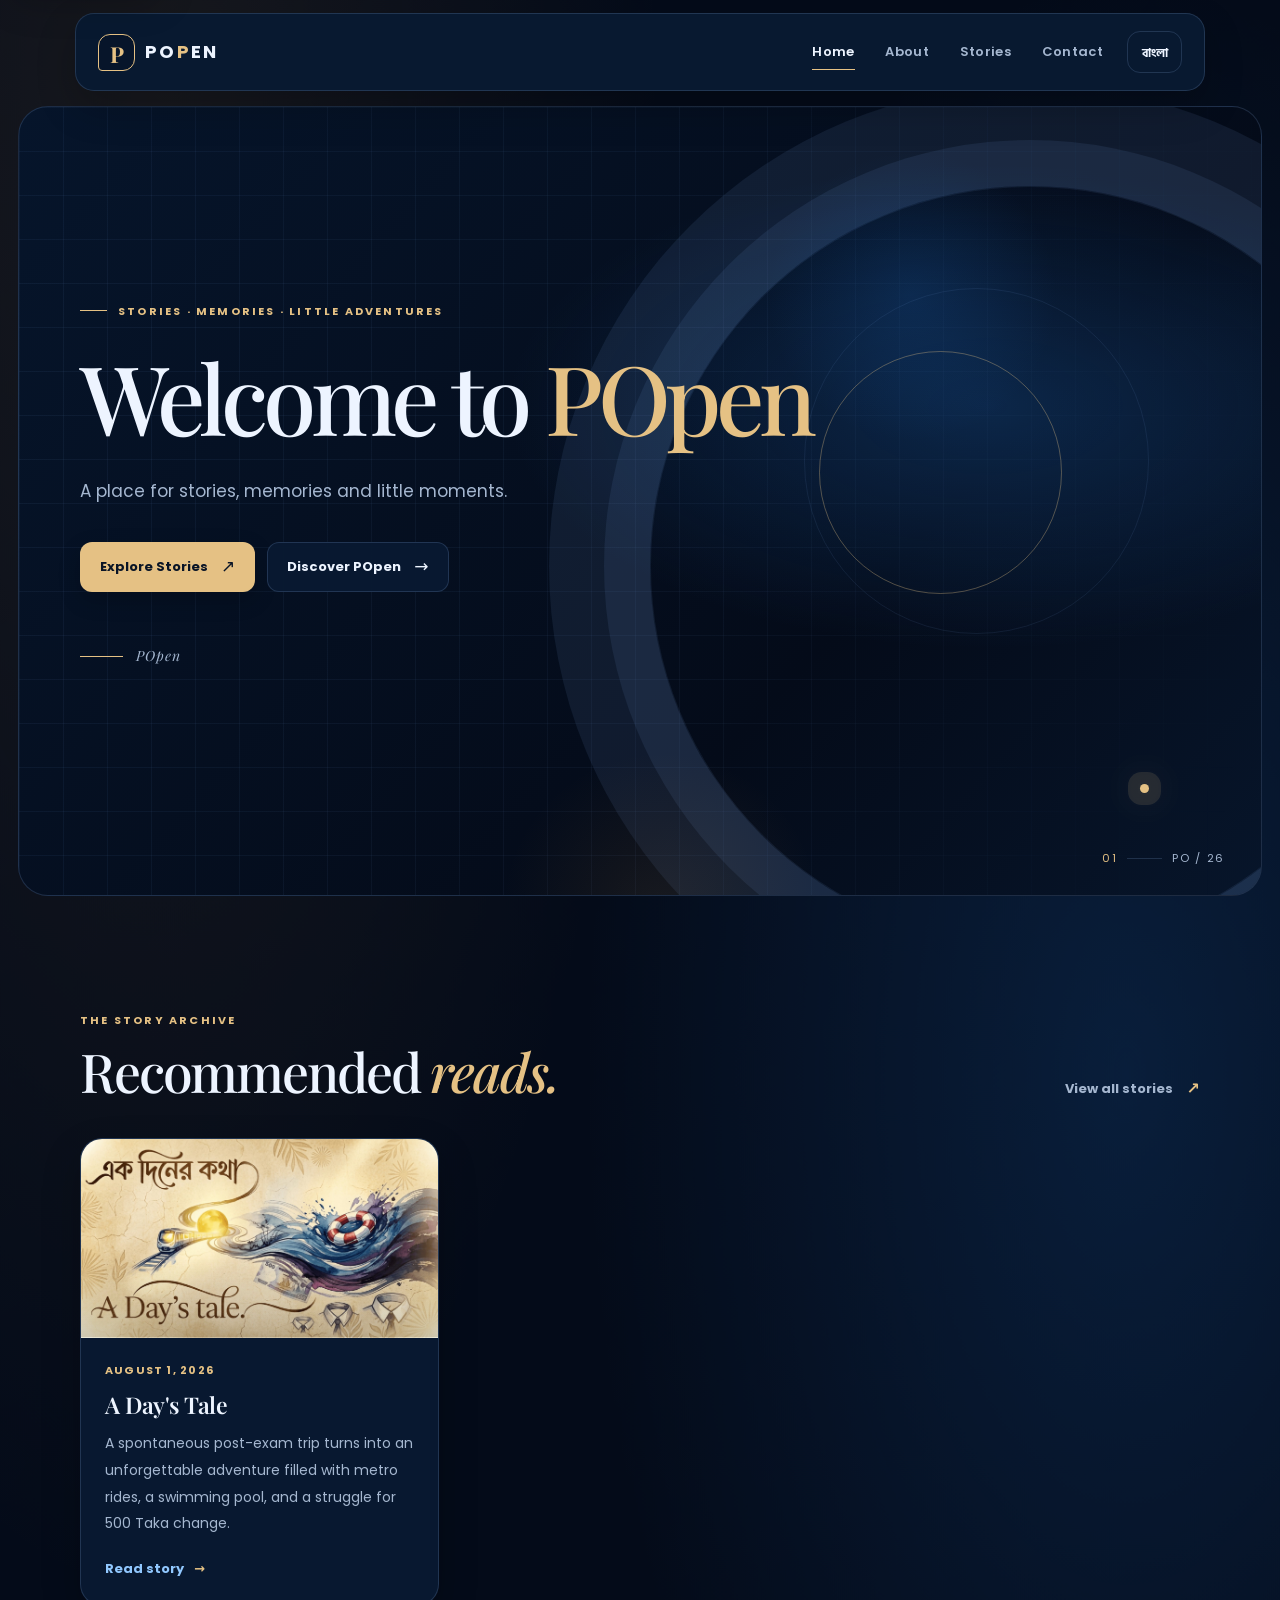
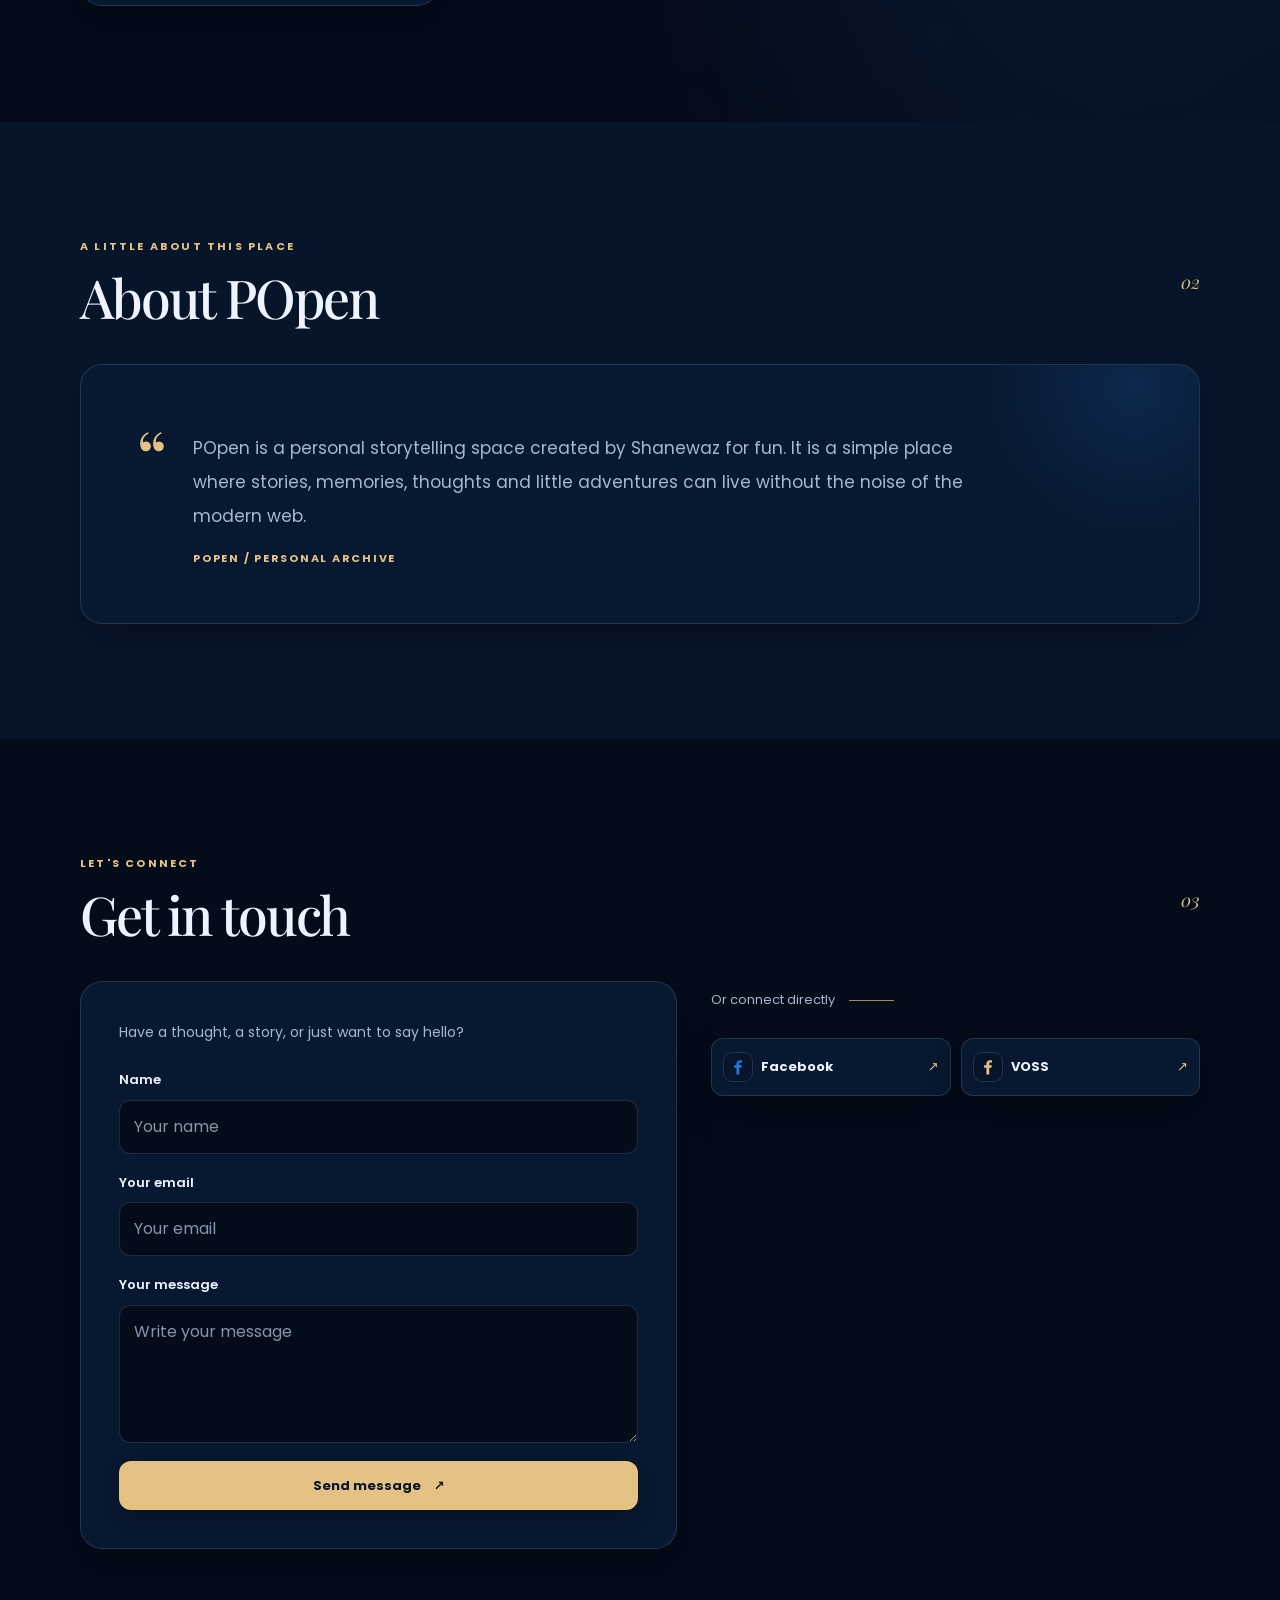
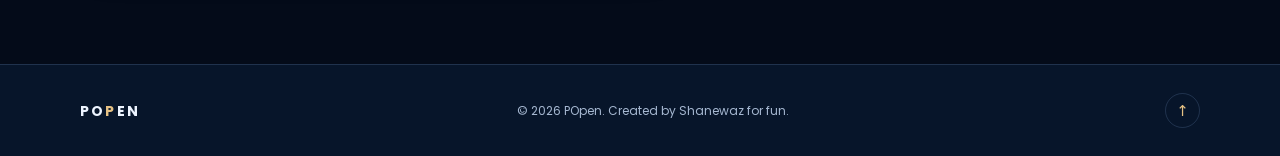
==== commit d6ef0fc9: "index.html" ====
--- a/index.html
+++ b/index.html
@@ -6,49 +6,60 @@
   <meta name="viewport" content="width=device-width, initial-scale=1">
   <meta name="color-scheme" content="dark">
   <meta name="theme-color" content="#040b19">
-  <title>POpen — A Personal Storytelling Space</title>
-  <meta name="description" content="POpen — a personal space for stories, memories, thoughts and little adventures.">
+  <title data-en="POpen — A Personal Storytelling Space" data-bn="POpen — ব্যক্তিগত গল্পের জায়গা">POpen — A Personal Storytelling Space</title>
+  <meta name="description" content="POpen — a personal space for stories, memories, thoughts and little adventures." data-en="POpen — a personal space for stories, memories, thoughts and little adventures." data-bn="POpen — গল্প, স্মৃতি, ভাবনা আর ছোট ছোট অভিযানের একটি ব্যক্তিগত জায়গা।">
+  <link rel="canonical" href="https://mdshanewaz33314-tech.github.io/popen/">
   <meta property="og:type" content="website">
+  <meta property="og:site_name" content="POpen">
   <meta property="og:title" content="POpen — A Personal Storytelling Space">
   <meta property="og:description" content="Stories, memories and little adventures, collected in one place.">
   <meta property="og:url" content="https://mdshanewaz33314-tech.github.io/popen/">
   <meta property="og:image" content="https://mdshanewaz33314-tech.github.io/popen/story-1-cover.jpg">
   <meta property="og:image:width" content="1536">
   <meta property="og:image:height" content="857">
+  <meta property="og:image:alt" content="A Day's Tale — story cover from POpen">
   <meta name="twitter:card" content="summary_large_image">
+  <meta name="twitter:title" content="POpen — A Personal Storytelling Space">
+  <meta name="twitter:description" content="Stories, memories and little adventures, collected in one place.">
+  <meta name="twitter:image" content="https://mdshanewaz33314-tech.github.io/popen/story-1-cover.jpg">
   <link rel="icon" type="image/svg+xml" href="./favicon.svg">
   <link rel="preconnect" href="https://fonts.googleapis.com">
   <link rel="preconnect" href="https://fonts.gstatic.com" crossorigin>
   <link href="https://fonts.googleapis.com/css2?family=Hind+Siliguri:wght@400;500;600;700&family=Noto+Serif+Bengali:wght@500;600;700&family=Playfair+Display:wght@500;600;700&family=Poppins:wght@400;500;600;700&display=swap" rel="preload" as="style" onload="this.onload=null;this.rel='stylesheet'">
   <noscript><link href="https://fonts.googleapis.com/css2?family=Hind+Siliguri:wght@400;500;600;700&family=Noto+Serif+Bengali:wght@500;600;700&family=Playfair+Display:wght@500;600;700&family=Poppins:wght@400;500;600;700&display=swap" rel="stylesheet"></noscript>
-  <link rel="stylesheet" href="./style.css">
+  <link rel="stylesheet" href="./style.css?v=3">
   <script>
     (() => {
+      document.documentElement.classList.add('js');
+      // Safety net: if script.js never starts, stop hiding scroll-reveal content after 3s.
+      setTimeout(() => {
+        if (!document.body || !document.body.classList.contains('page-ready')) document.documentElement.classList.add('reveal-timeout');
+      }, 3000);
       try {
         const language = localStorage.getItem('popen_language');
         if (language === 'bn' || language === 'en') document.documentElement.lang = language;
       } catch (_) { /* Storage is optional; the default language remains usable. */ }
     })();
   </script>
-  <script src="./script.js" defer></script>
-  <script src="./stories.js" defer></script>
+  <script src="./script.js?v=3" defer></script>
+  <script src="./stories.js?v=3" defer></script>
 </head>
 <body>
   <!-- SECTION 02: ACCESSIBILITY -->
-  <a class="skip-link" href="#main-content" data-i18n="skip-link">Skip to content</a>
+  <a class="skip-link" href="#main-content"><span class="lang-en">Skip to content</span><span class="lang-bn">মূল কনটেন্টে যান</span></a>
 
   <!-- SECTION 03: SHARED NAVIGATION -->
   <header class="site-header">
-    <nav class="navbar container" aria-label="Main navigation" data-i18n-aria="main-nav-label">
+    <nav class="navbar container" aria-label="Main navigation">
       <a href="./index.html#home" class="logo" aria-label="POpen home"><span class="logo-mark" aria-hidden="true">P</span><span>PO<span class="logo-accent">P</span>EN</span></a>
       <div class="nav-links" id="nav-links">
-        <a href="#home" class="nav-item active" data-i18n="nav-home">Home</a>
-        <a href="#about" class="nav-item" data-i18n="nav-about">About</a>
-        <a href="#stories" class="nav-item" data-i18n="nav-stories">Stories</a>
-        <a href="#contact" class="nav-item" data-i18n="nav-contact">Contact</a>
+        <a href="#home" class="nav-item active"><span class="lang-en">Home</span><span class="lang-bn">হোম</span></a>
+        <a href="#about" class="nav-item"><span class="lang-en">About</span><span class="lang-bn">সম্পর্কে</span></a>
+        <a href="#stories" class="nav-item"><span class="lang-en">Stories</span><span class="lang-bn">গল্প</span></a>
+        <a href="#contact" class="nav-item"><span class="lang-en">Contact</span><span class="lang-bn">যোগাযোগ</span></a>
       </div>
       <div class="nav-controls">
-        <button id="lang-toggle" class="control-btn language-btn" type="button" aria-label="Switch to Bengali" title="বাংলা"><span id="language-label">বাংলা</span></button>
+        <button id="lang-toggle" class="control-btn language-btn" type="button" aria-label="বাংলা — Switch to Bengali" title="বাংলা"><span class="lang-en">বাংলা</span><span class="lang-bn">EN</span></button>
         <button id="menu-toggle" class="hamburger" type="button" aria-controls="nav-links" aria-expanded="false" aria-label="Open menu"><span></span><span></span><span></span></button>
       </div>
     </nav>
@@ -56,7 +67,7 @@
   <div class="mobile-overlay" id="mobile-overlay" aria-hidden="true" hidden></div>
 
   <!-- SECTION 04: HOME PAGE CONTENT -->
-  <main id="main-content">
+  <main id="main-content" tabindex="-1">
     <!-- SECTION 04A: HERO & WELCOME TEXT ANIMATION -->
     <section class="hero" id="home" aria-labelledby="hero-title">
       <div class="hero-pattern" aria-hidden="true"></div>
@@ -65,12 +76,12 @@
       <div class="hero-ring hero-ring-one" aria-hidden="true"></div>
       <div class="hero-ring hero-ring-two" aria-hidden="true"></div>
       <div class="hero-content container">
-        <p class="hero-label"><span class="label-dash" aria-hidden="true"></span><span data-i18n="hero-kicker">STORIES · MEMORIES · LITTLE ADVENTURES</span></p>
-        <h1 id="hero-title" class="hero-title" data-i18n="hero-title"><span class="hero-welcome-part">Welcome to</span> <span class="hero-name-part">POpen</span></h1>
-        <p class="hero-subtitle" data-i18n="hero-subtitle">A place for stories, memories and little moments.</p>
+        <p class="hero-label"><span class="label-dash" aria-hidden="true"></span><span class="lang-en">STORIES · MEMORIES · LITTLE ADVENTURES</span><span class="lang-bn">গল্প · স্মৃতি · ছোট ছোট অভিযান</span></p>
+        <h1 id="hero-title" class="hero-title"><span class="lang-en"><span class="hero-welcome-part">Welcome to</span> <span class="hero-name-part">POpen</span></span><span class="lang-bn"><span class="hero-welcome-part">POpen-এ</span> <span class="hero-name-part">স্বাগতম</span></span></h1>
+        <p class="hero-subtitle"><span class="lang-en">A place for stories, memories and little moments.</span><span class="lang-bn">গল্প, স্মৃতি এবং ছোট ছোট মুহূর্তের একটি জায়গা।</span></p>
         <div class="hero-buttons">
-          <a href="./stories.html" class="btn primary-btn"><span data-i18n="hero-btn">Explore Stories</span><span class="btn-arrow" aria-hidden="true">↗</span></a>
-          <a href="#about" class="btn secondary-btn"><span data-i18n="hero-about-btn">Discover POpen</span><span class="btn-arrow" aria-hidden="true">→</span></a>
+          <a href="./stories.html" class="btn primary-btn"><span class="lang-en">Explore Stories</span><span class="lang-bn">গল্পগুলো দেখুন</span><span class="btn-arrow" aria-hidden="true">↗</span></a>
+          <a href="#about" class="btn secondary-btn"><span class="lang-en">Discover POpen</span><span class="lang-bn">POpen সম্পর্কে জানুন</span><span class="btn-arrow" aria-hidden="true">→</span></a>
         </div>
         <div class="hero-signature" aria-hidden="true"><span></span><span>POpen</span></div>
       </div>
@@ -82,16 +93,16 @@
       <div class="container">
         <div class="section-heading reveal">
           <div>
-            <p class="section-kicker" data-i18n="stories-kicker">THE STORY ARCHIVE</p>
+            <p class="section-kicker"><span class="lang-en">THE STORY ARCHIVE</span><span class="lang-bn">গল্পের সংগ্রহ</span></p>
             <h2 id="stories-title" class="section-title"><span class="lang-en">Recommended</span> <em class="lang-en">reads.</em><span class="lang-bn">কিছু পড়ার</span> <em class="lang-bn">মতো গল্প।</em></h2>
           </div>
-          <a class="text-link desktop-view-all" href="./stories.html"><span data-i18n="view-all-stories">View all stories</span><span aria-hidden="true">↗</span></a>
+          <a class="text-link desktop-view-all" href="./stories.html"><span class="lang-en">View all stories</span><span class="lang-bn">সব গল্প দেখুন</span><span aria-hidden="true">↗</span></a>
         </div>
         <div id="latest-stories-grid" class="stories-grid reveal">
           <a href="./story-1.html" class="story-card glass-card">
-            <div class="story-card-media"><img src="./story-1-cover.jpg" alt="A Day's Tale cover illustration" class="story-card-img" data-cover-fallback loading="lazy" decoding="async"></div>
+            <div class="story-card-media"><img src="./story-1-cover.jpg" alt="A Day's Tale cover illustration" data-alt-en="A Day's Tale cover illustration" data-alt-bn="এক দিনের কথা গল্পের কভার ছবি" class="story-card-img" width="1536" height="857" data-cover-fallback decoding="async"></div>
             <div class="story-card-content">
-              <p class="story-date"><span class="lang-en">August 1, 2026</span><span class="lang-bn">১ আগস্ট, ২০২৬</span></p>
+              <p class="story-date"><time datetime="2026-08-01"><span class="lang-en">August 1, 2026</span><span class="lang-bn">১ আগস্ট, ২০২৬</span></time></p>
               <h3 class="lang-en">A Day's Tale</h3><h3 class="lang-bn">এক দিনের কথা</h3>
               <p class="lang-en story-description">A spontaneous post-exam trip turns into an unforgettable adventure.</p>
               <p class="lang-bn story-description">পরীক্ষার পরের একটি ঘোরাঘুরি হয়ে ওঠে অবিস্মরণীয় এক অভিযান।</p>
@@ -100,7 +111,7 @@
             </div>
           </a>
         </div>
-        <div class="stories-more-wrap mobile-view-all"><a class="btn secondary-btn" href="./stories.html" data-i18n="view-all-stories">View all stories</a></div>
+        <div class="stories-more-wrap mobile-view-all"><a class="btn secondary-btn" href="./stories.html"><span class="lang-en">View all stories</span><span class="lang-bn">সব গল্প দেখুন</span></a></div>
       </div>
     </section>
 
@@ -108,7 +119,7 @@
     <section id="about" class="section-padding about-section" aria-labelledby="about-title">
       <div class="container">
         <div class="section-heading reveal">
-          <div><p class="section-kicker" data-i18n="about-kicker">A LITTLE ABOUT THIS PLACE</p><h2 id="about-title" class="section-title" data-i18n="about-title">About POpen</h2></div>
+          <div><p class="section-kicker"><span class="lang-en">A LITTLE ABOUT THIS PLACE</span><span class="lang-bn">এই জায়গা সম্পর্কে</span></p><h2 id="about-title" class="section-title"><span class="lang-en">About POpen</span><span class="lang-bn">POpen সম্পর্কে</span></h2></div>
           <span class="section-number" aria-hidden="true">02</span>
         </div>
         <div class="glass-card about-card reveal">
@@ -127,21 +138,21 @@
     <section id="contact" class="section-padding contact-section" aria-labelledby="contact-title">
       <div class="container">
         <div class="section-heading reveal">
-          <div><p class="section-kicker" data-i18n="contact-kicker">LET'S CONNECT</p><h2 id="contact-title" class="section-title" data-i18n="contact-title">Get in touch</h2></div>
+          <div><p class="section-kicker"><span class="lang-en">LET'S CONNECT</span><span class="lang-bn">যোগাযোগ করা যাক</span></p><h2 id="contact-title" class="section-title"><span class="lang-en">Get in touch</span><span class="lang-bn">যোগাযোগ করুন</span></h2></div>
           <span class="section-number" aria-hidden="true">03</span>
         </div>
         <div class="contact-wrapper">
           <form action="https://formspree.io/f/mdeaqljl" method="POST" class="contact-form glass-card reveal" id="contact-form">
             <p class="form-intro lang-en">Have a thought, a story, or just want to say hello?</p>
-            <p class="form-intro lang-bn">কোনো ভাবনা বা গল্প বলতে চেলে-</p>
-            <div class="form-group"><label for="contact-name" data-i18n="name-label">Name</label><input id="contact-name" type="text" name="name" autocomplete="name" placeholder="Your name" data-i18n-placeholder="name-placeholder" required minlength="2" maxlength="100" class="form-input"></div>
-            <div class="form-group"><label for="contact-email" data-i18n="email-label">Your email</label><input id="contact-email" type="email" name="email" autocomplete="email" placeholder="Your email" data-i18n-placeholder="email-placeholder" required maxlength="254" class="form-input"></div>
-            <div class="form-group"><label for="contact-message" data-i18n="message-label">Your message</label><textarea id="contact-message" name="message" rows="4" placeholder="Write your message" data-i18n-placeholder="message-placeholder" required minlength="5" maxlength="5000" class="form-input form-textarea"></textarea></div>
+            <p class="form-intro lang-bn">কোনো ভাবনা, গল্প বলতে চান?</p>
+            <div class="form-group"><label for="contact-name"><span class="lang-en">Name</span><span class="lang-bn">নাম</span></label><input id="contact-name" type="text" name="name" autocomplete="name" placeholder="Your name" data-i18n-placeholder="name-placeholder" required minlength="2" maxlength="100" class="form-input"></div>
+            <div class="form-group"><label for="contact-email"><span class="lang-en">Your email</span><span class="lang-bn">আপনার ইমেইল</span></label><input id="contact-email" type="email" name="email" autocomplete="email" placeholder="Your email" data-i18n-placeholder="email-placeholder" required maxlength="254" class="form-input"></div>
+            <div class="form-group"><label for="contact-message"><span class="lang-en">Your message</span><span class="lang-bn">আপনার বার্তা</span></label><textarea id="contact-message" name="message" rows="4" placeholder="Write your message" data-i18n-placeholder="message-placeholder" required minlength="5" maxlength="5000" class="form-input form-textarea"></textarea></div>
             <div class="hp-field" aria-hidden="true"><input type="text" name="_gotcha" tabindex="-1" autocomplete="off"></div>
-            <button type="submit" class="btn primary-btn submit-btn"><span data-i18n="send-message">Send message</span><span aria-hidden="true">↗</span></button>
+            <button type="submit" class="btn primary-btn submit-btn"><span class="lang-en">Send message</span><span class="lang-bn">বার্তা পাঠান</span><span aria-hidden="true">↗</span></button>
             <p class="form-status" id="contact-form-status" role="status" aria-live="polite"></p>
           </form>
-          <div class="direct-connect-title reveal"><p data-i18n="or-connect">Or connect directly</p><span class="direct-connect-rule" aria-hidden="true"></span></div>
+          <div class="direct-connect-title reveal"><p><span class="lang-en">Or connect directly</span><span class="lang-bn">অথবা সরাসরি যোগাযোগ করুন</span></p><span class="direct-connect-rule" aria-hidden="true"></span></div>
           <div class="social-pills-grid reveal">
             <a href="https://www.facebook.com/profile.php?id=61595384415685" target="_blank" rel="noopener noreferrer" class="social-pill glass-card pill-facebook"><span class="social-icon" aria-hidden="true"><svg viewBox="0 0 24 24" width="20" height="20" fill="currentColor"><path d="M13.5 21v-8h2.7l.4-3h-3.1V8.1c0-.9.3-1.5 1.6-1.5h1.7V3.9c-.3 0-1.3-.1-2.5-.1-2.5 0-4.2 1.5-4.2 4.3V10H7.3v3h2.8v8h3.4z"/></svg></span><span>Facebook</span><span class="social-arrow" aria-hidden="true">↗</span></a>
             <a href="https://www.facebook.com/profile.php?id=61594373012323" target="_blank" rel="noopener noreferrer" class="social-pill glass-card pill-voss"><span class="social-icon" aria-hidden="true"><svg viewBox="0 0 24 24" width="20" height="20" fill="currentColor"><path d="M13.5 21v-8h2.7l.4-3h-3.1V8.1c0-.9.3-1.5 1.6-1.5h1.7V3.9c-.3 0-1.3-.1-2.5-.1-2.5 0-4.2 1.5-4.2 4.3V10H7.3v3h2.8v8h3.4z"/></svg></span><span>VOSS</span><span class="social-arrow" aria-hidden="true">↗</span></a>
--- a/style.css
+++ b/style.css
@@ -2,7 +2,6 @@
    POPEN DESIGN SYSTEM — sections: tokens, base, navigation, home, stories, forms, footer, motion, responsive.
    ============================================================ */
 /* SECTION 01 — DESIGN TOKENS & THEME */
-/* POPEN — fixed deep-navy design system (dark theme only). */
 :root {
   color-scheme: dark;
   --bg: #040b19;
@@ -26,12 +25,19 @@
   --max-width: 1120px;
   --ease: cubic-bezier(.22, 1, .36, 1);
   --motion: 420ms var(--ease);
+  /* Shown behind every cover image, so a slow or failed download never leaves a blank box. */
+  --cover-placeholder: url("data:image/svg+xml,%3Csvg xmlns='http://www.w3.org/2000/svg' viewBox='0 0 1536 857' preserveAspectRatio='xMidYMid slice'%3E%3Cdefs%3E%3ClinearGradient id='b' x1='0' y1='0' x2='1' y2='1'%3E%3Cstop stop-color='%2307142a'/%3E%3Cstop offset='1' stop-color='%2316385e'/%3E%3C/linearGradient%3E%3CradialGradient id='s'%3E%3Cstop stop-color='%23f5d7a0' stop-opacity='.9'/%3E%3Cstop offset='1' stop-color='%23dfaa63' stop-opacity='0'/%3E%3C/radialGradient%3E%3C/defs%3E%3Crect width='1536' height='857' fill='url(%23b)'/%3E%3Ccircle cx='1140' cy='250' r='320' fill='url(%23s)'/%3E%3Cg fill='none' stroke='%239ccaff' stroke-opacity='.25'%3E%3Ccircle cx='1140' cy='250' r='200'/%3E%3Ccircle cx='1140' cy='250' r='270'/%3E%3C/g%3E%3Crect x='90' y='90' width='1356' height='677' rx='30' fill='none' stroke='%23e8c891' stroke-opacity='.4'/%3E%3Ctext x='140' y='180' fill='%23e8c891' font-family='Arial,sans-serif' font-size='26' letter-spacing='9'%3EPOPEN%3C/text%3E%3C/svg%3E");
 }
 *, *::before, *::after { box-sizing: border-box; }
 html { width: 100%; min-width: 0; overflow-x: clip; scroll-behavior: smooth; scroll-padding-top: 100px; background: var(--bg); }
 body { width: 100%; max-width: 100%; min-width: 0; min-height: 100vh; margin: 0; overflow-x: clip; background: radial-gradient(ellipse at 12% 5%, var(--orb-b), transparent 32%), radial-gradient(ellipse at 88% 32%, var(--orb-a), transparent 34%), var(--bg); color: var(--text); font-family: "Poppins", "Hind Siliguri", system-ui, sans-serif; font-size: 15px; line-height: 1.75; overflow-wrap: anywhere; }
 html[lang="bn"] body { font-family: "Hind Siliguri", "Poppins", sans-serif; }
-body.menu-open { overflow: hidden; }
+/* The lock must sit on <html>: with html{overflow-x:clip}, an overflow:hidden on <body> never reaches the viewport. */
+html.menu-open, body.menu-open { overflow: hidden; }
+html.menu-open { scrollbar-gutter: stable; }
+/* The logo sits above the overlay (header stacking context) but is inert while the menu is open, so dim it. */
+body.menu-open .logo { opacity: .35; transition: opacity var(--motion); }
+.nav-links, .mobile-overlay { overscroll-behavior: contain; }
 img, svg { max-width: 100%; }
 img { display: block; }
 a { color: inherit; text-decoration: none; }
@@ -40,6 +46,8 @@
 [hidden] { display: none !important; }
 ::selection { color: var(--text); background: var(--gold-soft); }
 :focus-visible { outline: 3px solid var(--accent); outline-offset: 4px; }
+/* The skip-link target is focused programmatically; it needs no visible ring. */
+#main-content:focus { outline: none; }
 html[lang="en"] .lang-bn, html[lang="bn"] .lang-en { display: none !important; }
 .container { width: min(var(--max-width), calc(100% - 48px)); margin-inline: auto; }
 .skip-link { position: fixed; z-index: 3000; top: 12px; left: 12px; padding: 10px 16px; transform: translateY(-160%); border-radius: 10px; background: var(--surface-solid); color: var(--text); box-shadow: var(--shadow); }
@@ -61,9 +69,11 @@
 .control-btn:hover, .hamburger:hover { border-color: var(--gold); background: var(--gold-soft); transform: translateY(-1px); }
 .language-btn { width: auto; min-width: 55px; padding: 0 12px; font-size: 12px; font-weight: 700; }
 .hamburger { display: none; flex-direction: column; gap: 5px; }
-.hamburger span { display: block; width: 17px; height: 1.5px; border-radius: 2px; background: currentColor; transition: transform var(--motion); }
-.hamburger[aria-expanded="true"] span:first-child { transform: translateY(3.25px) rotate(45deg); }
-.hamburger[aria-expanded="true"] span:nth-child(2) { transform: translateY(-3.25px) rotate(-45deg); }
+.hamburger span { display: block; width: 17px; height: 1.5px; border-radius: 2px; background: currentColor; transition: transform var(--motion), opacity var(--motion); }
+/* Bars are 1.5px tall with a 5px gap, so their centres are 6.5px apart. */
+.hamburger[aria-expanded="true"] span:first-child { transform: translateY(6.5px) rotate(45deg); }
+.hamburger[aria-expanded="true"] span:nth-child(2) { opacity: 0; }
+.hamburger[aria-expanded="true"] span:last-child { transform: translateY(-6.5px) rotate(-45deg); }
 .mobile-overlay { position: fixed; z-index: 1300; inset: 0; background: rgba(3, 8, 18, .6); -webkit-backdrop-filter: blur(4px); backdrop-filter: blur(4px); opacity: 0; transition: opacity var(--motion); }
 .mobile-overlay.active { opacity: 1; }
 
@@ -79,8 +89,9 @@
   pointer-events: none;
   /* Long, low-amplitude movement keeps the orb animation calm. */
   animation: orb-float 14s ease-in-out infinite;
-  will-change: transform;
-}
+}
+/* script.js adds .is-offscreen when the hero leaves the viewport, so the loop stops costing battery. */
+.hero.is-offscreen .hero-background-orb { animation-play-state: paused; }
 .orb-one { top: 5%; right: 16%; width: 300px; height: 300px; background: radial-gradient(circle, var(--orb-a), transparent 68%); }
 .orb-two {
   right: 35%; bottom: -23%; width: 330px; height: 330px;
@@ -145,9 +156,9 @@
 .stories-grid { width: 100%; min-width: 0; display: grid; grid-template-columns: repeat(auto-fill, minmax(min(100%, 285px), 1fr)); gap: 22px; }
 .story-card { display: flex; min-width: 0; flex-direction: column; overflow: hidden; border-radius: var(--radius); color: var(--text); transition: transform 550ms cubic-bezier(.22, 1, .36, 1), border-color var(--motion), box-shadow var(--motion), background-color var(--motion); }
 .story-card:hover { transform: translateY(-6px); border-color: rgba(173, 135, 82, .55); box-shadow: var(--shadow-hover); }
-.story-card-media { position: relative; overflow: hidden; aspect-ratio: 1536 / 857; background: var(--bg-alt); }
+.story-card-media { position: relative; overflow: hidden; aspect-ratio: 1536 / 857; background: var(--bg-alt) var(--cover-placeholder) center / cover no-repeat; }
 .story-card-media::after { position: absolute; inset: 0; border-bottom: 1px solid var(--border); background: linear-gradient(180deg, transparent 60%, rgba(4, 12, 27, .18)); content: ""; pointer-events: none; }
-.story-card-img { width: 100%; height: 100%; object-fit: contain; object-position: center; transition: opacity 600ms var(--ease); }
+.story-card-img { position: absolute; inset: 0; width: 100%; height: 100%; object-fit: contain; object-position: center; transition: opacity 600ms var(--ease); }
 .story-card:hover .story-card-img { opacity: .96; }
 .story-card-content { display: flex; flex: 1; flex-direction: column; align-items: flex-start; padding: 23px 24px 25px; }
 .story-date { margin: 0 0 10px; color: var(--gold); font-size: 11px; font-weight: 700; letter-spacing: .11em; text-transform: uppercase; }
@@ -185,7 +196,8 @@
 .submit-btn { width: 100%; }
 .submit-btn:disabled { cursor: wait; opacity: .7; transform: none; }
 .form-status { min-height: 0; margin: 12px 0 0; font-size: 13px; }
-.form-status:empty { display: none; }
+/* Not display:none: a live region must stay rendered or screen readers miss the first message. */
+.form-status:empty { margin: 0; }
 .form-status[data-state="success"] { color: #5fc79a; }
 .form-status[data-state="error"] { color: #ff8a8a; }
 .direct-connect-title { display: flex; align-items: center; gap: 14px; align-self: end; padding: 8px 0; color: var(--muted); font-size: 13px; }
@@ -210,7 +222,10 @@
 .story-back-wrap { margin: 0 0 25px; text-align: center; }
 .back-link { display: inline-flex; align-items: center; justify-content: center; gap: 8px; padding: 8px 15px; border: 1px solid var(--border); border-radius: 999px; color: var(--muted); font-size: 12px; transition: color var(--motion), border-color var(--motion), background var(--motion); }
 .back-link:hover { border-color: var(--gold); background: var(--gold-soft); color: var(--text); }
-.story-hero-img { display: block; width: 100%; max-width: 100%; height: auto; aspect-ratio: 1536 / 857; object-fit: contain; object-position: center; margin: 0 auto 34px; border: 1px solid var(--border); border-radius: var(--radius); box-shadow: var(--shadow); background: #07142a; }
+.story-hero-media { position: relative; overflow: hidden; width: 100%; max-width: 100%; aspect-ratio: 1536 / 857; margin: 0 auto 34px; border: 1px solid var(--border); border-radius: var(--radius); box-shadow: var(--shadow); background: #07142a var(--cover-placeholder) center / cover no-repeat; }
+.story-hero-img { position: absolute; inset: 0; display: block; width: 100%; height: 100%; object-fit: contain; object-position: center; }
+/* Set by script.js only after every retry has failed: hides the broken-image icon so the placeholder shows. */
+.cover-failed { visibility: hidden; }
 .story-header { max-width: 850px; margin: 0 auto 28px; text-align: center; }
 .story-header h1 { margin: 0 0 14px; font-family: "Playfair Display", Georgia, serif; font-size: clamp(2.4rem, 5vw, 4rem); font-weight: 600; letter-spacing: -.045em; line-height: 1.16; }
 html[lang="bn"] .story-header h1 { font-family: "Noto Serif Bengali", "Hind Siliguri", serif; font-weight: 600; letter-spacing: 0; line-height: 1.3; }
@@ -230,10 +245,13 @@
 .footer-top:hover { border-color: var(--gold); background: var(--gold-soft); }
 
 /* SECTION 08 — MOTION */
-/* Progressive enhancement: content stays visible unless JS has started (page-ready). */
+/* Scroll reveal (below the fold) is hidden only when JS is available; first-screen content uses .enter (pure CSS). */
 .reveal { opacity: 1; transform: none; }
-.page-ready .reveal:not(.active) { opacity: 0; }
+.js:not(.reveal-timeout) .reveal:not(.active) { opacity: 0; }
 .reveal.active { animation: fade-up 1.1s cubic-bezier(.22, 1, .36, 1) both; }
+.enter { animation: fade-up 1.1s var(--ease) both; }
+.story-hero-media.enter { animation-delay: .1s; }
+.story-header.enter, .stories-grid.enter { animation-delay: .2s; }
 @keyframes orb-float {
   0%, 100% { transform: translate3d(0, 0, 0); }
   50% { transform: translate3d(22px, -18px, 0); }
@@ -256,14 +274,18 @@
   .navbar { min-height: 66px; padding: 10px 13px; border-radius: 16px; }
   .logo { gap: 8px; font-size: 16px; }
   .logo-mark { width: 33px; height: 33px; font-size: 19px; }
-  .hamburger { display: inline-flex; position: relative; z-index: 1502; }
+  .hamburger { display: inline-flex; }
+  /* Keeps the language and menu buttons above the slide-in panel so both stay reachable while it is open. */
+  .nav-controls { position: relative; z-index: 1502; gap: 6px; }
   .nav-links { position: fixed; z-index: 1501; top: 0; right: 0; display: flex; width: min(86vw, 340px); height: 100vh; height: 100dvh; flex-direction: column; align-items: stretch; justify-content: flex-start; gap: 4px; margin: 0; padding: 105px 25px 32px; border-left: 1px solid var(--border); background: var(--surface-solid); box-shadow: var(--shadow-hover); visibility: hidden; transform: translateX(105%); transition: transform 500ms cubic-bezier(.22, 1, .36, 1), visibility 260ms; }
-  .nav-links.active { visibility: visible; transform: translateX(0); }
+  /* visibility 0s on open: a hidden element cannot take focus, so the panel must be visible from the first frame. */
+  .nav-links.active { visibility: visible; transform: translateX(0); transition: transform 500ms cubic-bezier(.22, 1, .36, 1), visibility 0s; }
   .nav-item { min-height: 51px; padding: 12px 7px; border-bottom: 1px solid var(--border); font-size: 15px; }
   .nav-item::after { display: none; }
   .nav-item.active, .nav-item[aria-current] { color: var(--gold); }
   .mobile-overlay { z-index: 1500; }
-  .nav-controls { gap: 6px; }
+  /* Older iOS Safari ignores overflow:hidden on <body>; blocking touch scrolling on the overlay and panel keeps the page still. */
+  body.menu-open .mobile-overlay, body.menu-open .nav-links { touch-action: none; overscroll-behavior: contain; }
   .control-btn, .hamburger { width: 39px; height: 39px; border-radius: 11px; }
   .language-btn { width: auto; min-width: 49px; padding-inline: 9px; }
   .hero { min-height: 610px; min-height: max(610px, calc(100svh - 84px)); margin: 10px 10px 0; border-radius: 22px; }
@@ -293,7 +315,7 @@
   .social-pill { min-height: 54px; gap: 7px; padding: 8px; font-size: 12px; }
   .social-icon { width: 28px; height: 28px; border-radius: 9px; }
   .story-page { padding-top: 36px; }
-  .story-hero-img { width: 100%; height: auto; aspect-ratio: 1536 / 857; object-fit: contain; margin-bottom: 26px; }
+  .story-hero-media { margin-bottom: 26px; }
   .story-content { padding: 25px 22px; }
   .story-content p { font-size: 14px; line-height: 1.95; }
   html[lang="bn"] .story-content p { font-size: 15px; }
@@ -314,4 +336,5 @@
   *, *::before, *::after { scroll-behavior: auto !important; animation-duration: .01ms !important; animation-iteration-count: 1 !important; transition-duration: .01ms !important; }
 }
 
-@supports not (overflow: clip) { html, body { overflow-x: hidden; } }
+/* Old browsers without overflow:clip: set it on <html> only. Setting it on <body> as well would break the sticky header. */
+@supports not (overflow: clip) { html { overflow-x: hidden; } }
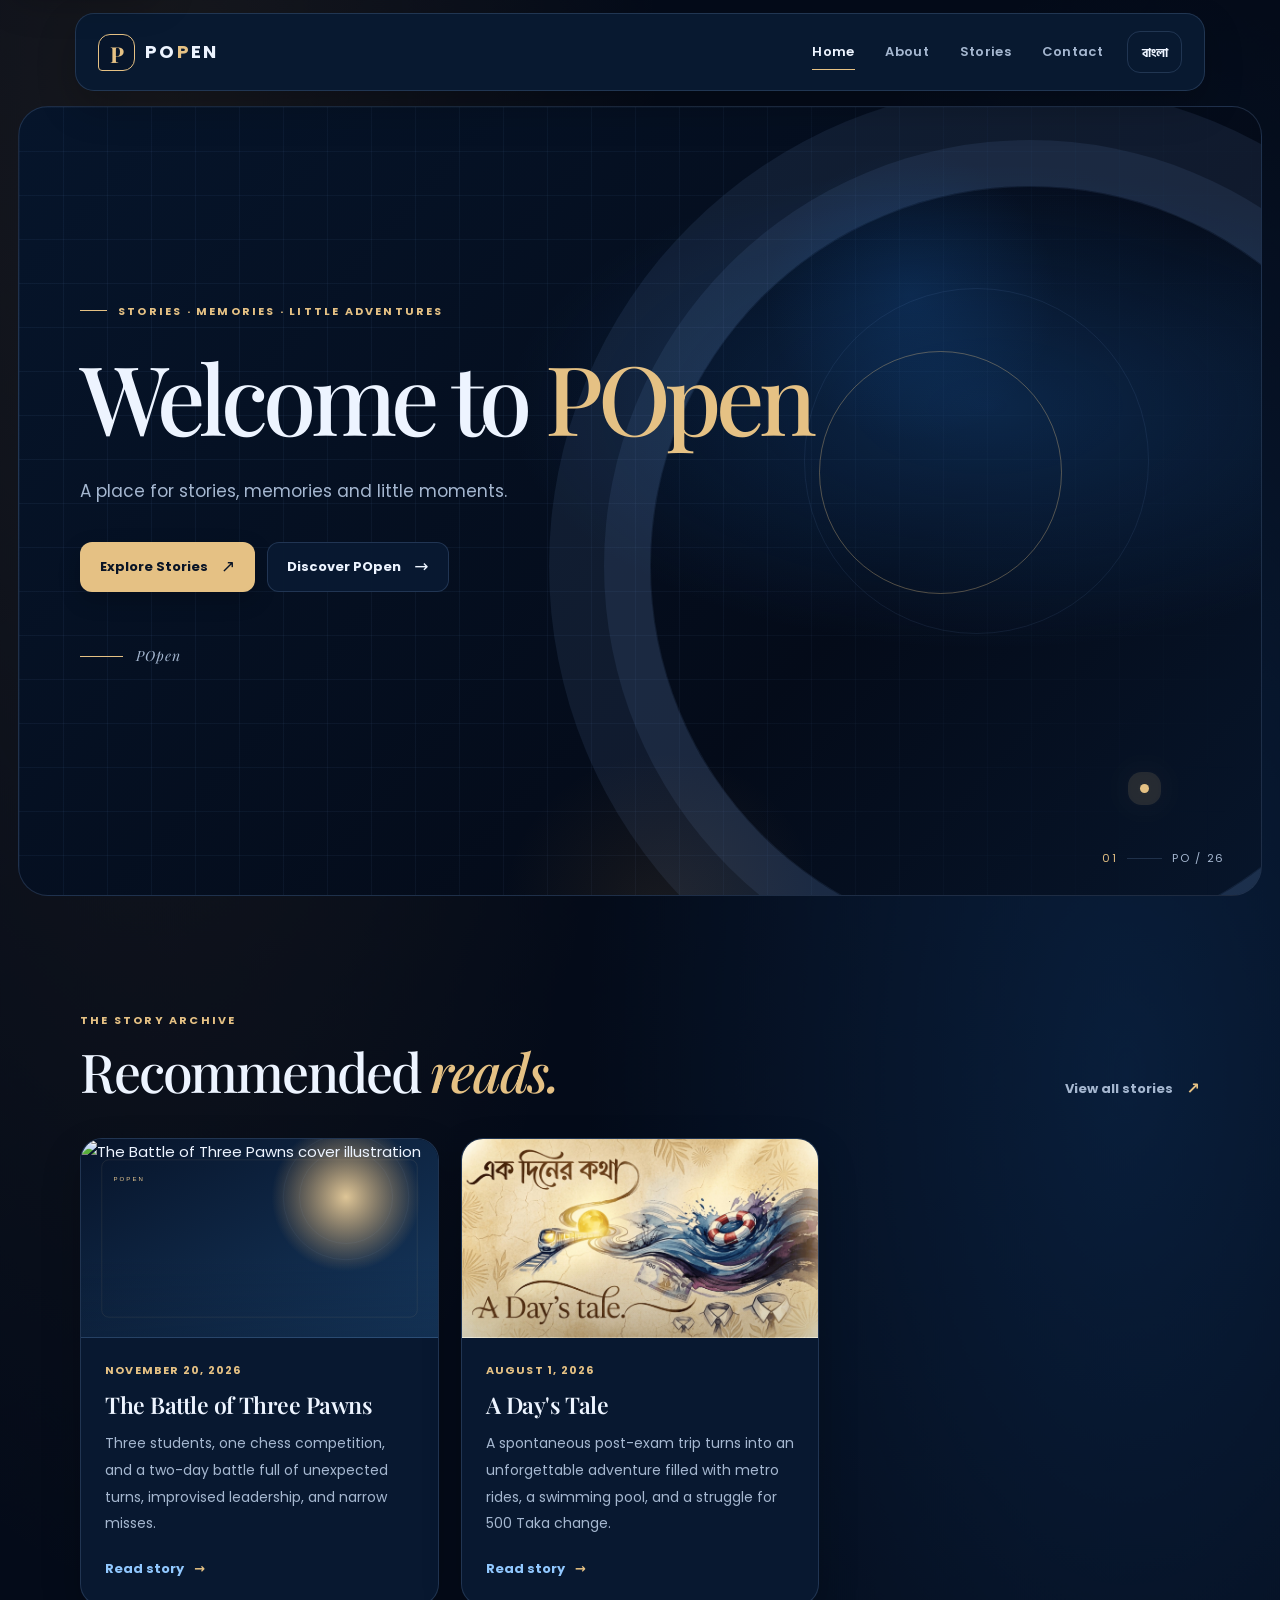
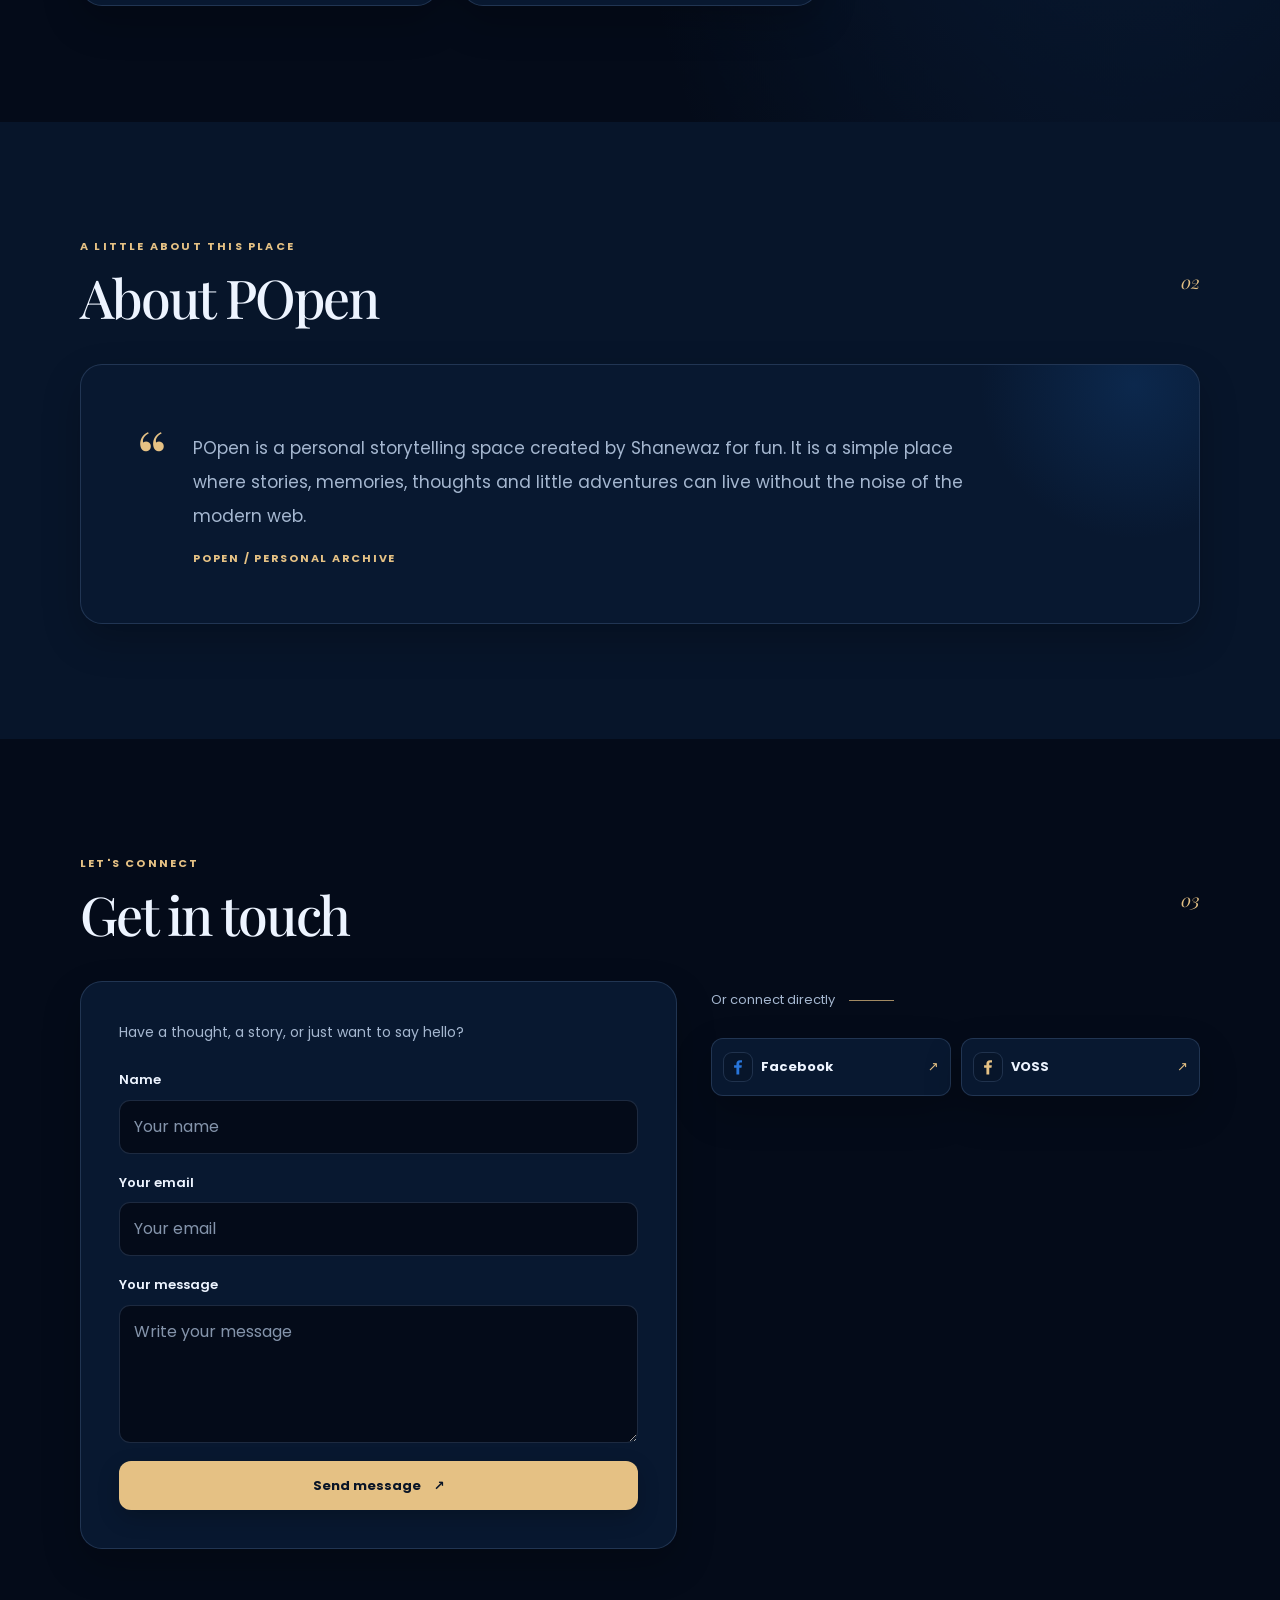
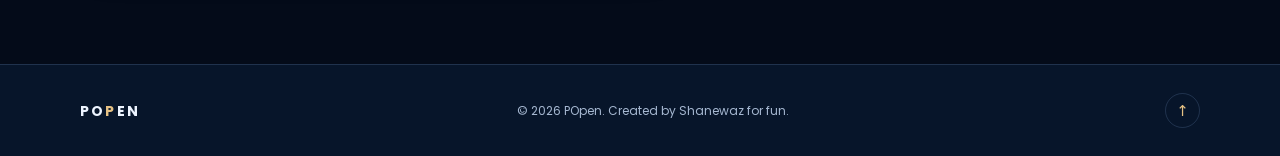
==== commit ee2cb8d2: "index.html" ====
--- a/index.html
+++ b/index.html
@@ -42,7 +42,7 @@
     })();
   </script>
   <script src="./script.js?v=3" defer></script>
-  <script src="./stories.js?v=3" defer></script>
+  <script src="./stories.js?v=4" defer></script>
 </head>
 <body>
   <!-- SECTION 02: ACCESSIBILITY -->
--- a/style.css
+++ b/style.css
@@ -232,6 +232,7 @@
 .story-header .story-date { margin-bottom: 0; }
 .story-content { min-width: 0; width: min(100%, 880px); margin: 0 auto; padding: clamp(24px, 5vw, 58px); border-radius: var(--radius); }
 .story-content p { margin: 0 0 1.25em; color: var(--text); font-size: 15px; line-height: 2.05; }
+.story-content .story-divider { margin: 1.8em 0; color: var(--gold); text-align: left; letter-spacing: .6em; }
 .story-content p:last-child { margin-bottom: 0; }
 html[lang="bn"] .story-content p { font-family: "Hind Siliguri", sans-serif; font-size: 16px; line-height: 2.1; }
 .empty-state { margin-top: 30px; padding: 28px; border: 1px dashed var(--border); border-radius: var(--radius); color: var(--muted); text-align: center; }
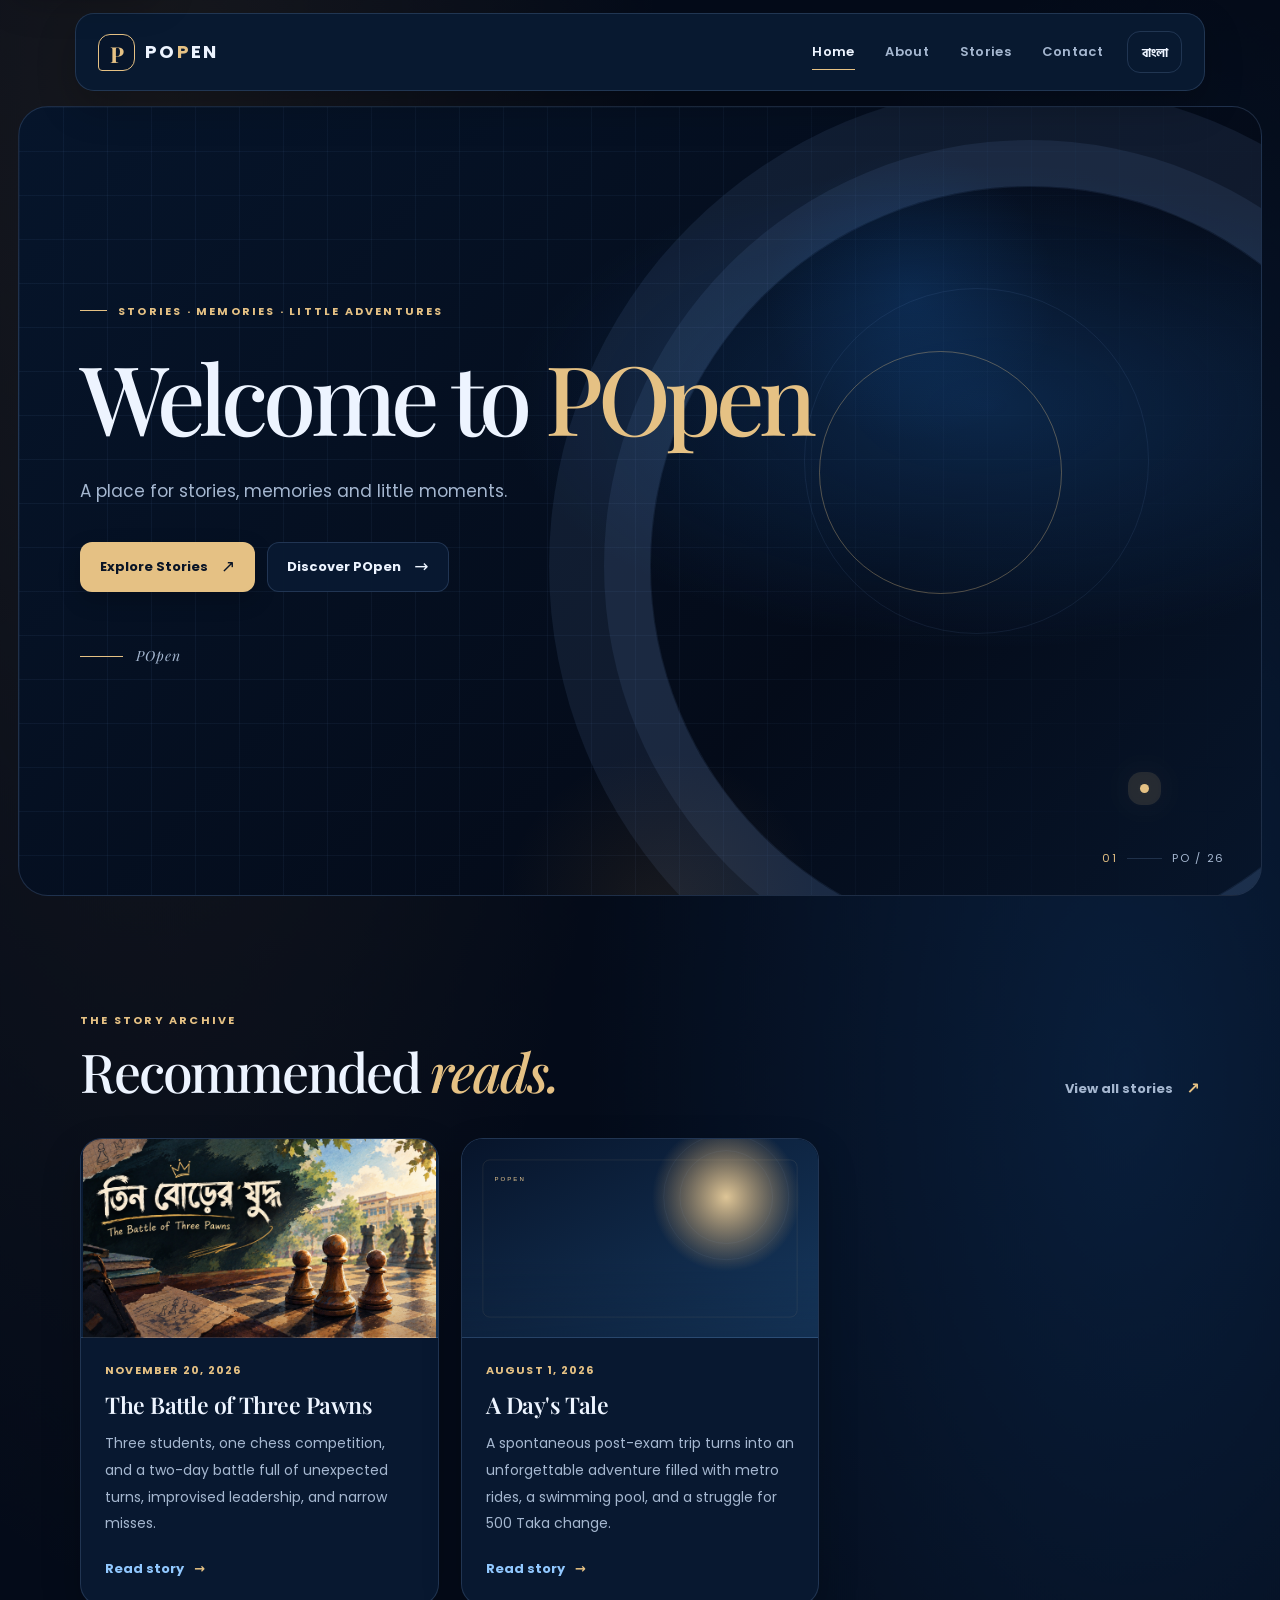
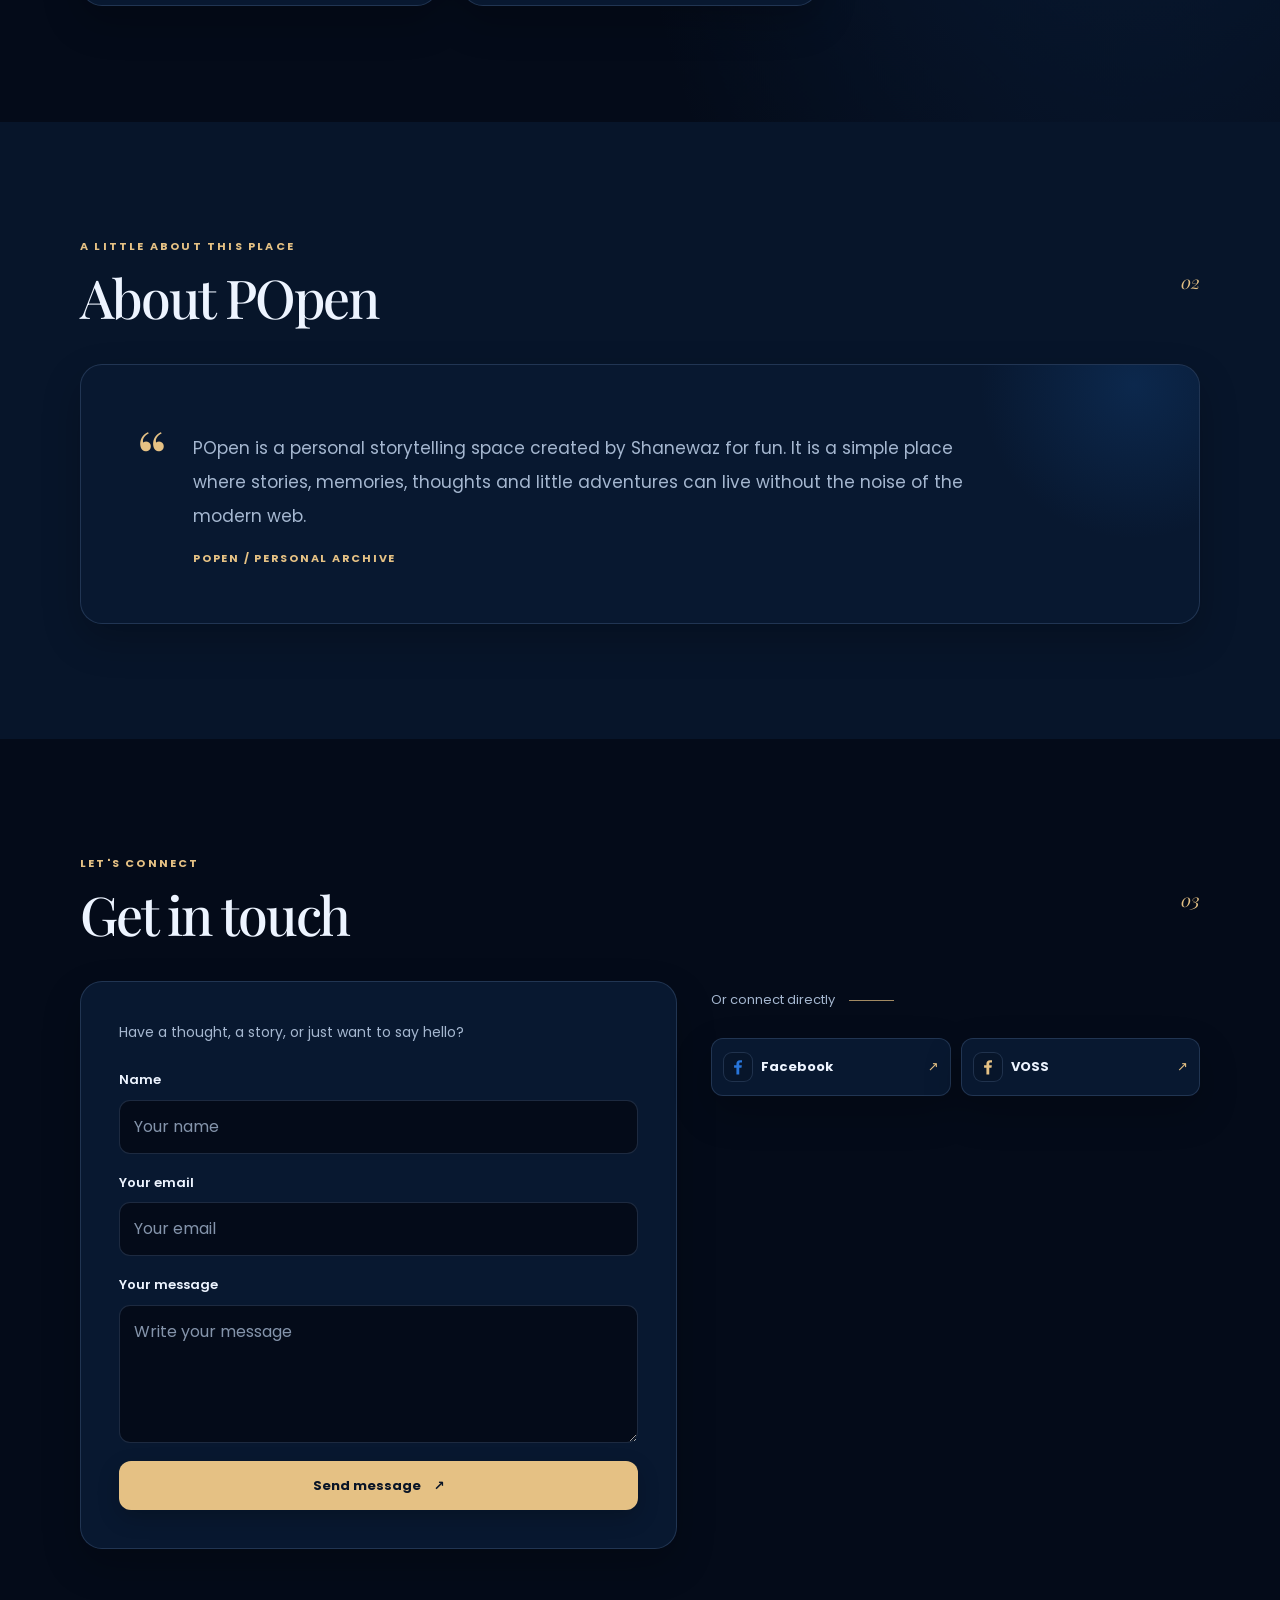
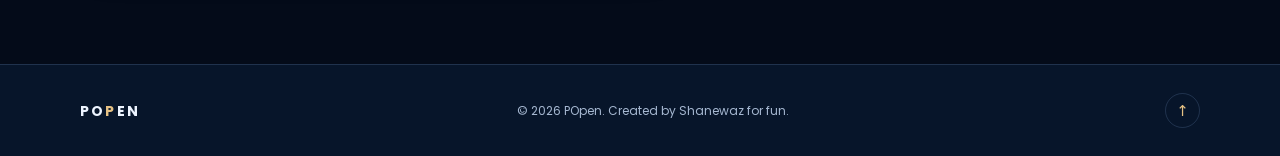
==== commit 13b6b81f: "index.html" ====
--- a/index.html
+++ b/index.html
@@ -27,7 +27,7 @@
   <link rel="preconnect" href="https://fonts.gstatic.com" crossorigin>
   <link href="https://fonts.googleapis.com/css2?family=Hind+Siliguri:wght@400;500;600;700&family=Noto+Serif+Bengali:wght@500;600;700&family=Playfair+Display:wght@500;600;700&family=Poppins:wght@400;500;600;700&display=swap" rel="preload" as="style" onload="this.onload=null;this.rel='stylesheet'">
   <noscript><link href="https://fonts.googleapis.com/css2?family=Hind+Siliguri:wght@400;500;600;700&family=Noto+Serif+Bengali:wght@500;600;700&family=Playfair+Display:wght@500;600;700&family=Poppins:wght@400;500;600;700&display=swap" rel="stylesheet"></noscript>
-  <link rel="stylesheet" href="./style.css?v=3">
+  <link rel="stylesheet" href="./style.css?v=4">
   <script>
     (() => {
       document.documentElement.classList.add('js');
